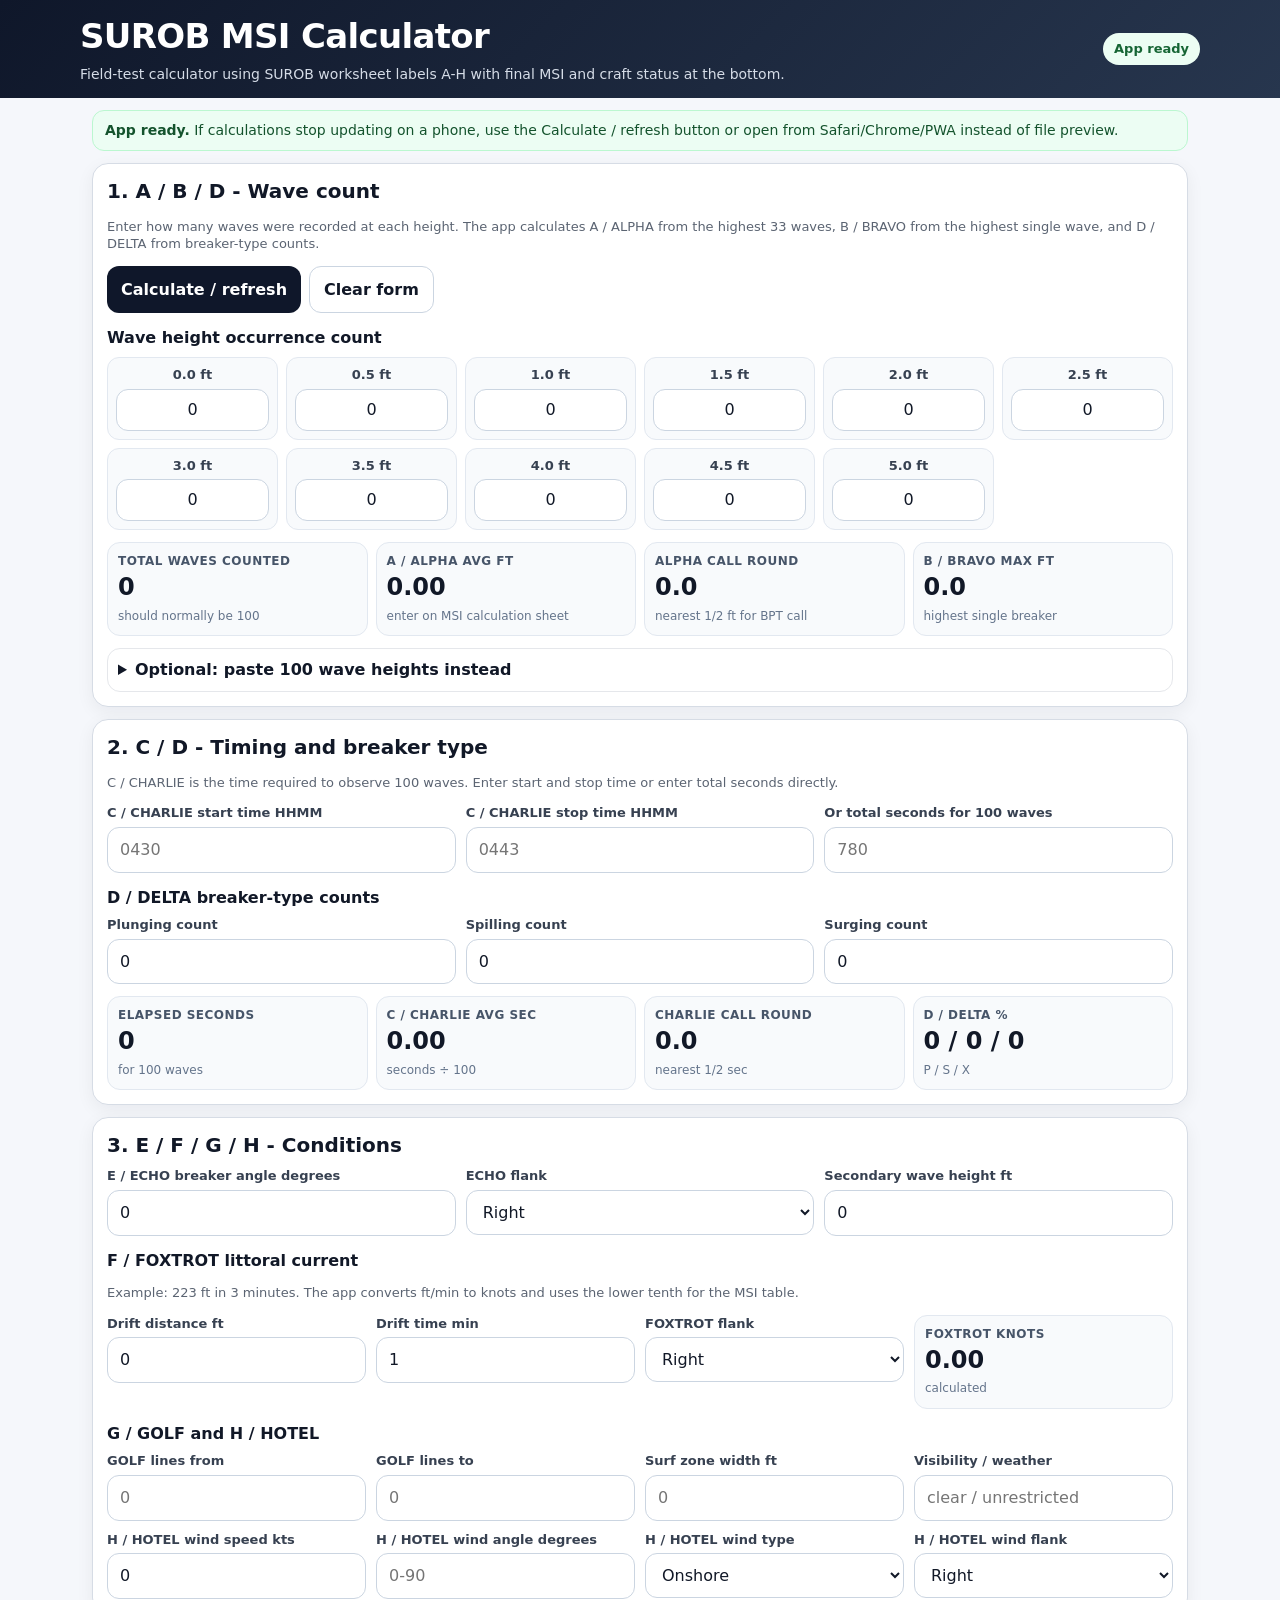
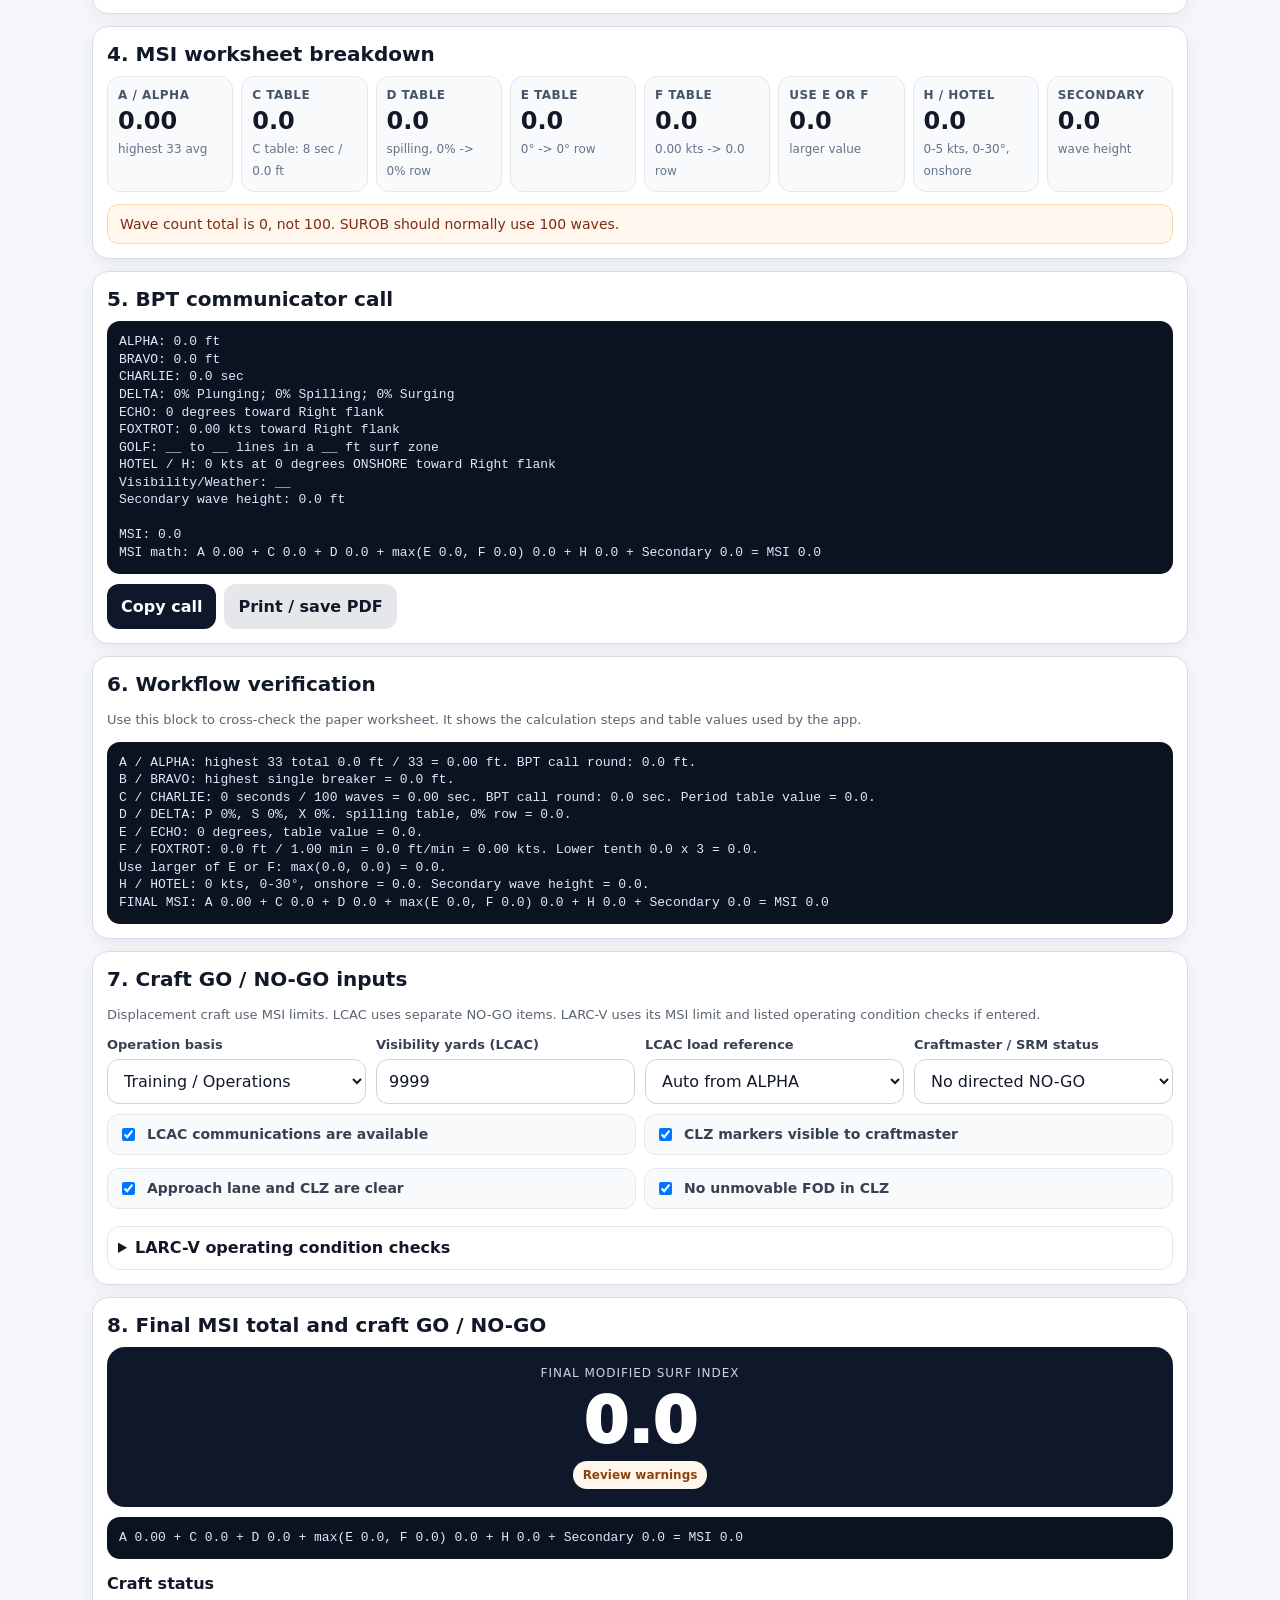
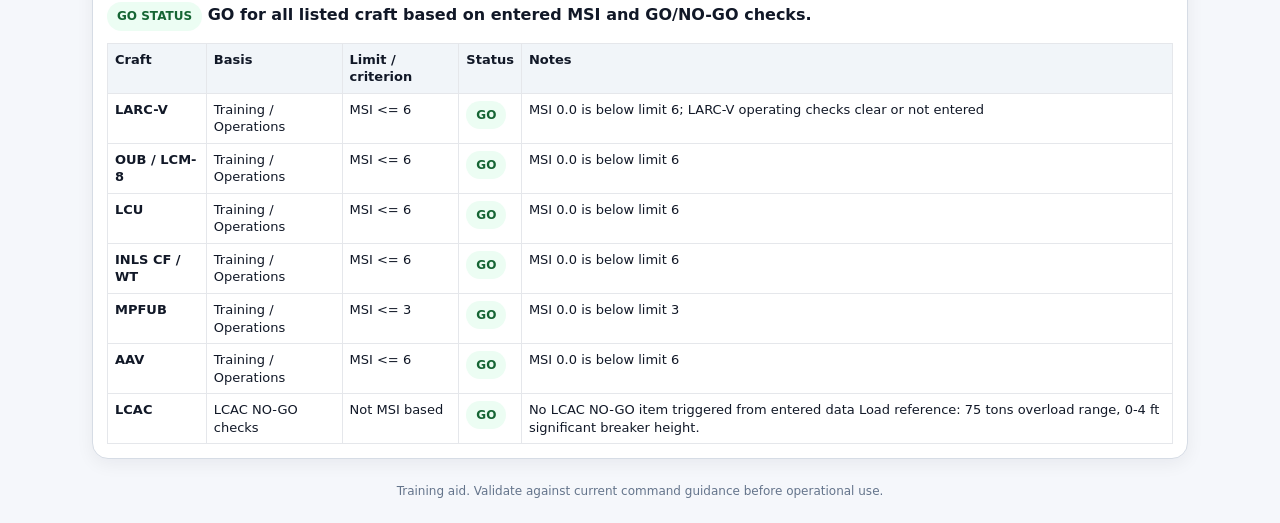
==== index.html @ 55f29d24 "Add SUROB MSI Calculator v8 (field) Co-Authored-By: Claude Opus 5.5 <noreply@anthropic.com> Claude-S" ====
<!doctype html>
<html lang="en">
<head>
<meta charset="utf-8" />
<meta name="viewport" content="width=device-width, initial-scale=1, viewport-fit=cover" />
<meta name="apple-mobile-web-app-capable" content="yes" />
<meta name="apple-mobile-web-app-title" content="SUROB MSI" />
<meta name="mobile-web-app-capable" content="yes" />
<meta name="theme-color" content="#0f172a" />
<title>SUROB MSI Calculator</title>
<style>
:root{--bg:#f5f7fb;--card:#fff;--ink:#111827;--muted:#5b6472;--line:#d6dce5;--navy:#0f172a;--blue:#1d4ed8;--ok:#166534;--okbg:#ecfdf3;--warn:#92400e;--warnbg:#fff7ed;--bad:#991b1b;--badbg:#fef2f2}
*{box-sizing:border-box}html{-webkit-text-size-adjust:100%;scroll-behavior:smooth}body{margin:0;font-family:system-ui,-apple-system,BlinkMacSystemFont,"Segoe UI",Roboto,Arial,sans-serif;background:var(--bg);color:var(--ink);line-height:1.35}header{background:linear-gradient(135deg,#0f172a,#27364e);color:#fff;padding:14px 12px;padding-top:calc(14px + env(safe-area-inset-top))}header .wrap,main{max-width:1120px;margin:0 auto}h1{margin:0;font-size:clamp(22px,5vw,34px);letter-spacing:-.02em}header p{margin:5px 0 0;color:#d5dce7;font-size:14px}.appbar{display:flex;gap:10px;align-items:center;justify-content:space-between;flex-wrap:wrap}.status{display:inline-flex;align-items:center;gap:8px;border-radius:999px;padding:7px 11px;font-size:13px;font-weight:800;background:#334155;color:#e2e8f0}.status.ok{background:var(--okbg);color:var(--ok)}.status.bad{background:var(--badbg);color:var(--bad)}main{padding:12px;display:grid;gap:12px}.card{background:var(--card);border:1px solid var(--line);border-radius:16px;padding:14px;box-shadow:0 5px 18px rgba(15,23,42,.06)}.card h2{margin:0 0 8px;font-size:20px}.card h3{margin:14px 0 8px;font-size:16px}.small{font-size:13px;color:var(--muted)}.note{border-radius:12px;padding:10px 12px;background:#eff6ff;border:1px solid #bfdbfe;color:#1e3a8a;font-size:14px}.note.warn{background:var(--warnbg);border-color:#fed7aa;color:#7c2d12}.note.bad{background:var(--badbg);border-color:#fecaca;color:#7f1d1d}.note.ok{background:var(--okbg);border-color:#bbf7d0;color:#14532d}.grid{display:grid;gap:10px}.two{grid-template-columns:repeat(2,minmax(0,1fr))}.three{grid-template-columns:repeat(3,minmax(0,1fr))}.four{grid-template-columns:repeat(4,minmax(0,1fr))}@media(max-width:780px){.two,.three,.four{grid-template-columns:1fr}main{padding:8px}.card{padding:12px;border-radius:14px}.card h2{font-size:18px}.small{font-size:12.8px}header p{display:none}}
label{font-size:13px;font-weight:800;color:#374151;display:block;margin-bottom:5px}input,select,textarea,button{font:inherit}input,select,textarea{width:100%;border:1px solid #cbd5e1;border-radius:12px;padding:11px 12px;background:#fff;color:#111827;font-size:16px;min-height:44px}textarea{min-height:92px;font-family:ui-monospace,SFMono-Regular,Menlo,Consolas,monospace;font-size:13px}input:focus,select:focus,textarea:focus{outline:3px solid #dbeafe;border-color:#60a5fa}button{border:0;border-radius:12px;padding:12px 14px;background:var(--navy);color:#fff;font-weight:900;min-height:44px;cursor:pointer}button.secondary{background:#e5e7eb;color:#111827}button.ghost{background:#fff;color:#111827;border:1px solid #cbd5e1}.btnrow{display:flex;gap:8px;flex-wrap:wrap}.btnrow button{flex:0 1 auto}@media(max-width:540px){.btnrow button{flex:1 1 100%}}
.wave-grid{display:grid;grid-template-columns:repeat(6,minmax(0,1fr));gap:8px}.wavebox{background:#f8fafc;border:1px solid #e2e8f0;border-radius:12px;padding:8px}.wavebox label{text-align:center}.wavebox input{text-align:center;padding:8px;min-height:42px}@media(max-width:900px){.wave-grid{grid-template-columns:repeat(4,minmax(0,1fr))}}@media(max-width:520px){.wave-grid{grid-template-columns:repeat(2,minmax(0,1fr))}.wavebox{padding:7px}.wavebox input{font-size:18px}}
.summary-grid{display:grid;grid-template-columns:repeat(4,minmax(0,1fr));gap:8px;margin-top:12px}@media(max-width:700px){.summary-grid{grid-template-columns:repeat(2,minmax(0,1fr))}}.sum{background:#f8fafc;border:1px solid #e2e8f0;border-radius:13px;padding:10px}.sum b{font-size:12px;color:#475569;text-transform:uppercase;letter-spacing:.04em;display:block}.sum strong{font-size:24px;display:block;margin-top:2px}.sum span{font-size:12px;color:#64748b}.breakdown{display:grid;grid-template-columns:repeat(8,minmax(0,1fr));gap:8px}@media(max-width:1060px){.breakdown{grid-template-columns:repeat(4,minmax(0,1fr))}}@media(max-width:620px){.breakdown{grid-template-columns:repeat(2,minmax(0,1fr))}}
.call{font-family:ui-monospace,SFMono-Regular,Menlo,Consolas,monospace;background:#0b1220;color:#dbeafe;border-radius:13px;padding:12px;white-space:pre-wrap;overflow:auto;font-size:13px}.result{background:#0f172a;color:#fff;border-radius:18px;padding:18px;text-align:center}.result .label{font-size:12px;text-transform:uppercase;letter-spacing:.08em;color:#cbd5e1}.result .num{font-size:64px;line-height:1;font-weight:950;margin:8px 0}.pill{display:inline-flex;gap:6px;align-items:center;border-radius:999px;padding:6px 10px;font-size:12px;font-weight:900;background:#e5e7eb;color:#111827}.pill.ok{background:var(--okbg);color:var(--ok)}.pill.warn{background:var(--warnbg);color:var(--warn)}.pill.bad{background:var(--badbg);color:var(--bad)}details{border:1px solid #e5e7eb;border-radius:13px;padding:10px;background:#fff}summary{font-weight:900;cursor:pointer}.checkgrid{display:grid;grid-template-columns:repeat(2,minmax(0,1fr));gap:8px}@media(max-width:700px){.checkgrid{grid-template-columns:1fr}}.check{display:flex;gap:9px;align-items:flex-start;background:#f8fafc;border:1px solid #e2e8f0;border-radius:12px;padding:10px;font-size:14px}.check input{width:auto;min-height:auto;margin-top:3px}table{width:100%;border-collapse:collapse;font-size:13px}th,td{border:1px solid #e5e7eb;padding:7px;text-align:left;vertical-align:top}th{background:#f1f5f9}.scroll{overflow:auto}.footer{font-size:12px;color:#64748b;text-align:center;padding:12px}.mobile-only{display:none}@media(max-width:560px){.mobile-only{display:block}.desktop-only{display:none}.result .num{font-size:52px}}@media print{header,.no-print,button,details .no-print{display:none!important}body{background:white}.card,.result{box-shadow:none;break-inside:avoid}.breakdown{grid-template-columns:repeat(8,1fr)}}
</style>
</head>
<body>
<header>
  <div class="wrap appbar">
    <div><h1>SUROB MSI Calculator</h1><p>Field-test calculator using SUROB worksheet labels A-H with final MSI and craft status at the bottom.</p></div>
    <div id="jsStatus" class="status bad">App logic not ready</div>
  </div>
</header>
<main>
  <noscript><div class="note bad"><b>JavaScript is off.</b> The calculator cannot run until JavaScript is enabled or opened in a browser that supports scripts.</div></noscript>
  <div id="blockedNotice" class="note warn"><b>Loading calculator.</b> If this message stays on screen, the phone preview is blocking the app logic. Open the file in Safari/Chrome or use the PWA/home-screen version.</div>
  <section class="card">
    <h2>1. A / B / D - Wave count</h2>
    <p class="small">Enter how many waves were recorded at each height. The app calculates A / ALPHA from the highest 33 waves, B / BRAVO from the highest single wave, and D / DELTA from breaker-type counts.</p>
    <div class="btnrow no-print"><button type="button" onclick="calculate()">Calculate / refresh</button><button type="button" class="ghost" id="clearAll">Clear form</button></div>
    <h3>Wave height occurrence count</h3>
    <div class="wave-grid" id="heightCounts">
      <div class="wavebox"><label>0.0 ft</label><input class="hcount" data-h="0" inputmode="numeric" pattern="[0-9]*" value="0"></div>
      <div class="wavebox"><label>0.5 ft</label><input class="hcount" data-h="0.5" inputmode="numeric" pattern="[0-9]*" value="0"></div>
      <div class="wavebox"><label>1.0 ft</label><input class="hcount" data-h="1" inputmode="numeric" pattern="[0-9]*" value="0"></div>
      <div class="wavebox"><label>1.5 ft</label><input class="hcount" data-h="1.5" inputmode="numeric" pattern="[0-9]*" value="0"></div>
      <div class="wavebox"><label>2.0 ft</label><input class="hcount" data-h="2" inputmode="numeric" pattern="[0-9]*" value="0"></div>
      <div class="wavebox"><label>2.5 ft</label><input class="hcount" data-h="2.5" inputmode="numeric" pattern="[0-9]*" value="0"></div>
      <div class="wavebox"><label>3.0 ft</label><input class="hcount" data-h="3" inputmode="numeric" pattern="[0-9]*" value="0"></div>
      <div class="wavebox"><label>3.5 ft</label><input class="hcount" data-h="3.5" inputmode="numeric" pattern="[0-9]*" value="0"></div>
      <div class="wavebox"><label>4.0 ft</label><input class="hcount" data-h="4" inputmode="numeric" pattern="[0-9]*" value="0"></div>
      <div class="wavebox"><label>4.5 ft</label><input class="hcount" data-h="4.5" inputmode="numeric" pattern="[0-9]*" value="0"></div>
      <div class="wavebox"><label>5.0 ft</label><input class="hcount" data-h="5" inputmode="numeric" pattern="[0-9]*" value="0"></div>
    </div>
    <div class="summary-grid" aria-label="Calculated wave count results">
      <div class="sum"><b>Total waves counted</b><strong id="totalWavesOut">0</strong><span>should normally be 100</span></div>
      <div class="sum"><b>A / ALPHA avg ft</b><strong id="alphaRawOut">0.00</strong><span>enter on MSI calculation sheet</span></div>
      <div class="sum"><b>ALPHA call round</b><strong id="alphaReportOut">0.0</strong><span>nearest 1/2 ft for BPT call</span></div>
      <div class="sum"><b>B / BRAVO max ft</b><strong id="bravoOut">0.0</strong><span>highest single breaker</span></div>
    </div>
    <details style="margin-top:12px"><summary>Optional: paste 100 wave heights instead</summary><p class="small">Paste heights separated by spaces or commas. Example: 1 1.5 2 0.5.</p><textarea id="pasteHeights" placeholder="Paste wave heights here"></textarea><div class="btnrow" style="margin-top:8px"><button type="button" class="secondary" id="applyPaste">Apply pasted heights</button></div></details>
  </section>

  <section class="card">
    <h2>2. C / D - Timing and breaker type</h2>
    <p class="small">C / CHARLIE is the time required to observe 100 waves. Enter start and stop time or enter total seconds directly.</p>
    <div class="grid three">
      <div><label>C / CHARLIE start time HHMM</label><input id="startTime" placeholder="0430" inputmode="numeric" pattern="[0-9]*"></div>
      <div><label>C / CHARLIE stop time HHMM</label><input id="stopTime" placeholder="0443" inputmode="numeric" pattern="[0-9]*"></div>
      <div><label>Or total seconds for 100 waves</label><input id="totalSeconds" placeholder="780" inputmode="decimal"></div>
    </div>
    <h3>D / DELTA breaker-type counts</h3>
    <div class="grid three">
      <div><label>Plunging count</label><input id="pCount" inputmode="numeric" pattern="[0-9]*" value="0"></div>
      <div><label>Spilling count</label><input id="sCount" inputmode="numeric" pattern="[0-9]*" value="0"></div>
      <div><label>Surging count</label><input id="xCount" inputmode="numeric" pattern="[0-9]*" value="0"></div>
    </div>
    <div class="summary-grid">
      <div class="sum"><b>Elapsed seconds</b><strong id="elapsedOut">0</strong><span>for 100 waves</span></div>
      <div class="sum"><b>C / CHARLIE avg sec</b><strong id="charlieRawOut">0.00</strong><span>seconds ÷ 100</span></div>
      <div class="sum"><b>CHARLIE call round</b><strong id="charlieReportOut">0.0</strong><span>nearest 1/2 sec</span></div>
      <div class="sum"><b>D / DELTA %</b><strong id="deltaPctOut">0 / 0 / 0</strong><span>P / S / X</span></div>
    </div>
  </section>

  <section class="card">
    <h2>3. E / F / G / H - Conditions</h2>
    <div class="grid three">
      <div><label>E / ECHO breaker angle degrees</label><input id="echoAngle" inputmode="decimal" value="0"></div>
      <div><label>ECHO flank</label><select id="echoFlank"><option>Right</option><option>Left</option><option>R/L</option></select></div>
      <div><label>Secondary wave height ft</label><input id="secondaryHeight" inputmode="decimal" value="0"></div>
    </div>
    <h3>F / FOXTROT littoral current</h3>
    <p class="small">Example: 223 ft in 3 minutes. The app converts ft/min to knots and uses the lower tenth for the MSI table.</p>
    <div class="grid four">
      <div><label>Drift distance ft</label><input id="driftFeet" inputmode="decimal" value="0"></div>
      <div><label>Drift time min</label><input id="driftMinutes" inputmode="decimal" value="1"></div>
      <div><label>FOXTROT flank</label><select id="foxtrotFlank"><option>Right</option><option>Left</option><option>R/L</option></select></div>
      <div class="sum"><b>FOXTROT knots</b><strong id="foxtrotKnotsOut">0.00</strong><span>calculated</span></div>
    </div>
    <h3>G / GOLF and H / HOTEL</h3>
    <div class="grid four">
      <div><label>GOLF lines from</label><input id="golfFrom" placeholder="0"></div>
      <div><label>GOLF lines to</label><input id="golfTo" placeholder="0"></div>
      <div><label>Surf zone width ft</label><input id="golfWidth" placeholder="0"></div>
      <div><label>Visibility / weather</label><input id="visibility" placeholder="clear / unrestricted"></div>
    </div>
    <div class="grid four" style="margin-top:10px">
      <div><label>H / HOTEL wind speed kts</label><input id="windSpeed" inputmode="decimal" value="0"></div>
      <div><label>H / HOTEL wind angle degrees</label><input id="windAngle" inputmode="decimal" placeholder="0-90"></div>
      <div><label>H / HOTEL wind type</label><select id="windType"><option value="onshore">Onshore</option><option value="offshore">Offshore</option></select></div>
      <div><label>H / HOTEL wind flank</label><select id="windFlank"><option>Right</option><option>Left</option><option>R/L</option></select></div>
    </div>
  </section>

  <section class="card">
    <h2>4. MSI worksheet breakdown</h2>
    <div class="breakdown">
      <div class="sum"><b>A / ALPHA</b><strong id="aVal">0.00</strong><span>highest 33 avg</span></div>
      <div class="sum"><b>C table</b><strong id="cVal">0.0</strong><span id="cNote">period table</span></div>
      <div class="sum"><b>D table</b><strong id="dVal">0.0</strong><span id="dNote">breaker type</span></div>
      <div class="sum"><b>E table</b><strong id="eVal">0.0</strong><span id="eNote">wave angle</span></div>
      <div class="sum"><b>F table</b><strong id="fVal">0.0</strong><span id="fNote">littoral</span></div>
      <div class="sum"><b>Use E or F</b><strong id="efVal">0.0</strong><span>larger value</span></div>
      <div class="sum"><b>H / HOTEL</b><strong id="hVal">0.0</strong><span id="hNote">wind table</span></div>
      <div class="sum"><b>Secondary</b><strong id="secVal">0.0</strong><span>wave height</span></div>
    </div>
    <div id="warnings" style="margin-top:12px;display:grid;gap:8px"></div>
  </section>

  <section class="card">
    <h2>5. BPT communicator call</h2>
    <div class="call" id="callOutput"></div>
    <div class="btnrow no-print" style="margin-top:10px"><button type="button" id="copyCall">Copy call</button><button type="button" class="secondary" onclick="window.print()">Print / save PDF</button></div>
  </section>

  <section class="card">
    <h2>6. Workflow verification</h2>
    <p class="small">Use this block to cross-check the paper worksheet. It shows the calculation steps and table values used by the app.</p>
    <div class="call" id="auditOutput"></div>
  </section>

  <section class="card">
    <h2>7. Craft GO / NO-GO inputs</h2>
    <p class="small">Displacement craft use MSI limits. LCAC uses separate NO-GO items. LARC-V uses its MSI limit and listed operating condition checks if entered.</p>
    <div class="grid four">
      <div><label>Operation basis</label><select id="operationMode"><option value="training">Training / Operations</option><option value="wartime">Wartime</option></select></div>
      <div><label>Visibility yards (LCAC)</label><input id="visibilityYards" inputmode="numeric" value="9999"></div>
      <div><label>LCAC load reference</label><select id="lcacLoad"><option value="auto">Auto from ALPHA</option><option value="75">75 tons overload</option><option value="60">60 tons normal</option><option value="45">45 tons reduced</option></select></div>
      <div><label>Craftmaster / SRM status</label><select id="lcacCraftmaster"><option value="go">No directed NO-GO</option><option value="nogo">Directed NO-GO</option></select></div>
    </div>
    <div class="checkgrid" style="margin-top:10px">
      <label class="check"><input id="lcacCommsOk" type="checkbox" checked><span>LCAC communications are available</span></label>
      <label class="check"><input id="lcacMarkersVisible" type="checkbox" checked><span>CLZ markers visible to craftmaster</span></label>
      <label class="check"><input id="lcacLaneClear" type="checkbox" checked><span>Approach lane and CLZ are clear</span></label>
      <label class="check"><input id="lcacNoUnmovableFod" type="checkbox" checked><span>No unmovable FOD in CLZ</span></label>
    </div>
    <details style="margin-top:12px"><summary>LARC-V operating condition checks</summary><p class="small">Leave blank if not observed. If entered, limits are applied in addition to the MSI limit.</p><div class="grid four" style="margin-top:10px"><div><label>Ocean current kts</label><input id="larcOceanCurrent" inputmode="decimal"></div><div><label>Swell height ft</label><input id="larcSwell" inputmode="decimal"></div><div><label>Chop height ft</label><input id="larcChop" inputmode="decimal"></div></div></details>
  </section>

  <section class="card" id="final">
    <h2>8. Final MSI total and craft GO / NO-GO</h2>
    <div class="result"><div class="label">Final Modified Surf Index</div><div class="num" id="msiBig">0.0</div><div id="statusPill" class="pill ok">Ready</div></div>
    <div class="call" id="msiMathOutput" style="margin-top:10px"></div>
    <h3>Craft status</h3>
    <div id="craftOverall" style="font-weight:900;margin:8px 0 12px">Waiting for inputs</div>
    <div class="scroll"><table><thead><tr><th>Craft</th><th>Basis</th><th>Limit / criterion</th><th>Status</th><th>Notes</th></tr></thead><tbody id="craftStatusBody"></tbody></table></div>
  </section>
  <div class="footer">Training aid. Validate against current command guidance before operational use.</div>
</main>
<script>
const alphaCols=[0,0.5,1,1.5,2,2.5,3,3.5,4,4.5,5];
const heightOptions=[0,0.5,1,1.5,2,2.5,3,3.5,4,4.5,5];
const breakerPeriod={17:[0,0,0,-0.1,-0.2,-0.3,-0.4,-0.5,-0.6,-0.8,-1.0],16:[0,0,0,-0.1,-0.1,-0.2,-0.3,-0.3,-0.4,-0.5,-0.7],15:[0,0,0,0,-0.1,-0.1,-0.2,-0.2,-0.2,-0.3,-0.3],14:[0,0,0,0,0,0,0,0,0,0,0],13:[0,0,0,0,0.1,0.1,0.1,0.2,0.2,0.3,0.3],12:[0,0,0,0.1,0.1,0.2,0.2,0.3,0.4,0.5,0.7],11:[0,0,0,0.1,0.2,0.3,0.4,0.5,0.6,0.8,1.0],10:[0,0,0.1,0.1,0.2,0.3,0.5,0.7,0.9,1.1,1.3],9:[0,0,0.1,0.1,0.3,0.3,0.6,0.8,1.1,1.3,1.7],8:[0,0,0.1,0.2,0.3,0.5,0.7,1.0,1.3,1.5,2.0]};
const spilling={100:[0,-0.1,-0.2,-0.5,-0.8,-1.3,-1.8,-2.5,-3.2,-4.1,-5.0],90:[0,0,-0.2,-0.4,-0.7,-1.1,-1.6,-2.2,-2.9,-3.6,-4.5],80:[0,0,-0.2,-0.4,-0.6,-1.0,-1.4,-2.0,-2.6,-3.2,-4.0],70:[0,0,-0.1,-0.3,-0.6,-0.9,-1.3,-1.7,-2.2,-2.8,-3.5],60:[0,0,-0.1,-0.3,-0.5,-0.8,-1.1,-1.5,-1.9,-2.4,-3.0],50:[0,0,-0.1,-0.2,-0.4,-0.7,-0.9,-1.2,-1.6,-2.0,-2.5],40:[0,0,-0.1,-0.2,-0.3,-0.6,-0.7,-1.0,-1.3,-1.6,-2.0],30:[0,0,-0.1,-0.1,-0.2,-0.4,-0.5,-0.7,-1.0,-1.2,-1.5],20:[0,0,0,-0.1,-0.2,-0.3,-0.4,-0.5,-0.6,-0.8,-1.0],10:[0,0,0,0,-0.1,-0.1,-0.2,-0.2,-0.3,-0.4,-0.5],0:[0,0,0,0,0,0,0,0,0,0,0]};
const surging={100:[0,0.1,0.2,0.5,0.8,1.3,1.8,2.5,3.2,4.1,5.0],90:[0,0,0.2,0.4,0.8,1.2,1.7,2.3,3.0,3.8,4.7],80:[0,0,0.2,0.4,0.7,1.1,1.6,2.2,2.9,3.6,4.5],70:[0,0,0.2,0.4,0.6,1.0,1.5,2.0,2.7,3.4,4.2],60:[0,0,0.2,0.3,0.6,1.0,1.4,1.9,2.5,3.1,3.9],50:[0,0,0.1,0.3,0.6,0.9,1.3,1.7,2.3,2.9,3.5],40:[0,0,0.1,0.3,0.5,0.8,1.1,1.5,2.0,2.6,3.2],30:[0,0,0.1,0.2,0.4,0.7,1.0,1.3,1.8,2.2,2.7],20:[0,0,0.1,0.2,0.4,0.6,0.8,1.1,1.4,1.8,2.2],10:[0,0,0.1,0.1,0.3,0.4,0.6,0.7,1.0,1.3,1.6],0:[0,0,0,0,0,0,0,0,0,0,0]};
const waveAngle={40:[0,0.1,0.3,0.7,1.3,2.0,2.9,3.9,5.1,6.5,8.0],35:[0,0.1,0.3,0.6,1.1,1.8,2.5,3.4,4.5,5.7,7.0],30:[0,0.1,0.2,0.5,1.0,1.5,2.2,2.9,3.8,4.9,6.0],25:[0,0.1,0.2,0.5,0.8,1.3,1.8,2.5,3.2,4.1,5.0],20:[0,0,0.2,0.4,0.6,1.0,1.4,2.0,2.6,3.2,4.0],15:[0,0,0.1,0.3,0.5,0.8,1.1,1.5,1.9,2.4,3.0],10:[0,0,0.1,0.2,0.3,0.5,0.7,1.0,1.3,1.6,2.0],5:[0,0,0,0.1,0.2,0.3,0.4,0.5,0.6,0.8,1.0],0:[0,0,0,0,0,0,0,0,0,0,0]};
const windRows=[{label:'36-40',min:36,max:40,onshore:[2,3,4],offshore:[1.5,2,4]},{label:'31-35',min:31,max:35,onshore:[1.5,2,3],offshore:[1,1.5,3]},{label:'26-30',min:26,max:30,onshore:[1,1.5,2],offshore:[0.5,1,2]},{label:'21-25',min:21,max:25,onshore:[0.5,1,1.5],offshore:[0,0.5,1.5]},{label:'16-20',min:16,max:20,onshore:[0,0.5,1],offshore:[0,0.5,1]},{label:'11-15',min:11,max:15,onshore:[0,0.5,1],offshore:[0,0.5,1]},{label:'5-10',min:5,max:10,onshore:[0,0,0.5],offshore:[0,0,0.5]},{label:'0-5',min:0,max:5,onshore:[0,0,0],offshore:[0,0,0]}];
const craftLimits=[{name:'LARC-V',training:6,wartime:9,notes:'MSI limit and operating condition checks'},{name:'OUB / LCM-8',training:6,wartime:9,notes:'MSI limit table'},{name:'LCU',training:6,wartime:12,notes:'MSI limit table'},{name:'INLS CF / WT',training:6,wartime:8,notes:'MSI limit table'},{name:'MPFUB',training:3,wartime:3,notes:'MSI limit table'},{name:'AAV',training:6,wartime:6,notes:'MSI limit table'}];
const $=id=>document.getElementById(id);const num=v=>{const n=parseFloat(String(v??'').replace(/[^0-9.\-]/g,''));return Number.isFinite(n)?n:0};const fmt=(n,d=1)=>Number.isFinite(n)?Number(n).toFixed(d):(0).toFixed(d);function setText(id,v){const el=$(id);if(el)el.textContent=v}function roundHalf(n){return Math.round(num(n)*2)/2}function ceilWhole(n){return Math.ceil(num(n))}function floorTenth(n){return Math.floor((num(n)+1e-9)*10)/10}function roundUpPct(n){n=num(n);if(n<=0)return 0;return Math.min(100,Math.ceil(n/10)*10)}function nearestAngleRow(n){n=Math.max(0,Math.min(40,num(n)));return Math.round(n/5)*5}function colIndex(alpha){let a=Math.max(0,Math.min(5,roundHalf(alpha)));return alphaCols.indexOf(a)}function lookup(table,row,alpha){const ci=colIndex(alpha);return table[row]&&table[row][ci]!=null?table[row][ci]:0}function timeToMinutes(t){t=String(t||'').replace(/\D/g,'');if(t.length<3)return null;t=t.padStart(4,'0');const h=+t.slice(0,2),m=+t.slice(2);if(h>23||m>59)return null;return h*60+m}function calcElapsedSeconds(start,stop){const a=timeToMinutes(start),b=timeToMinutes(stop);if(a==null||b==null)return null;let mins=b-a;if(mins<0)mins+=1440;return mins*60}function windLookup(speed,angle,type){let s=num(speed);let row=windRows.find(r=>s>=r.min&&s<=r.max)||windRows[windRows.length-1];if(s===0)row=windRows[7];let a=Math.abs(num(angle));let idx=a<=30?0:a<=60?1:2;return{value:row[type][idx],row:row.label,angleBand:idx===0?'0-30°':idx===1?'30-60°':'60-90°'}}
function getHeightList(){let list=[];document.querySelectorAll('.hcount').forEach(inp=>{const h=num(inp.dataset.h),c=Math.max(0,Math.floor(num(inp.value)));inp.value=c;for(let i=0;i<c;i++)list.push(h)});return list}function setCountsFromList(list){const counts={};heightOptions.forEach(h=>counts[h]=0);list.forEach(v=>{let h=roundHalf(v);h=Math.max(0,Math.min(5,h));counts[h]=(counts[h]||0)+1});document.querySelectorAll('.hcount').forEach(inp=>{inp.value=counts[num(inp.dataset.h)]||0})}function addWarning(arr,type,text){arr.push({type,text})}
function craftStateFromLimit(msi,limit){if(msi>limit+1e-9)return{state:'NO-GO',cls:'bad',note:`MSI ${fmt(msi,1)} exceeds limit ${limit}`};if(Math.abs(msi-limit)<0.05)return{state:'AT LIMIT',cls:'warn',note:`MSI equals listed limit ${limit}`};return{state:'GO',cls:'ok',note:`MSI ${fmt(msi,1)} is below limit ${limit}`}}function lcacLoadNote(alpha){if(alpha<=4)return'Load reference: 75 tons overload range, 0-4 ft significant breaker height.';if(alpha<=8)return'Load reference: 60 tons normal range, 4-8 ft significant breaker height.';if(alpha<=12)return'Load reference: 45 tons reduced range, 8-12 ft significant breaker height.';return'Load reference: significant breaker height exceeds 12 ft table range.'}function addCraftRow(rows,name,basis,limit,status,cls,notes){rows.push(`<tr><td><b>${name}</b></td><td>${basis}</td><td>${limit}</td><td><span class="pill ${cls}">${status}</span></td><td>${notes}</td></tr>`)}function larcReasons(windSpeed){const reasons=[];const oc=num($('larcOceanCurrent')?.value),swell=num($('larcSwell')?.value),chop=num($('larcChop')?.value);if(windSpeed>25)reasons.push('wind speed over 25 kts');if(oc>4)reasons.push('ocean current over 4 kts');if(swell>6)reasons.push('swell over 6 ft');if(chop>4)reasons.push('chop over 4 ft');return reasons}
function renderCraft(msi,alphaRaw,bravo){const rows=[],mode=$('operationMode').value,modeLabel=mode==='wartime'?'Wartime':'Training / Operations',noGo=[],atLimit=[];const windSpeed=num($('windSpeed').value);const lr=larcReasons(windSpeed);craftLimits.forEach(c=>{const limit=c[mode],res=craftStateFromLimit(msi,limit);let state=res.state,cls=res.cls,note=res.note;if(c.name==='LARC-V'){if(lr.length){state='NO-GO';cls='bad';note += '; LARC-V operating check: '+lr.join('; ')}else note += '; LARC-V operating checks clear or not entered'}addCraftRow(rows,c.name,modeLabel,`MSI <= ${limit}`,state,cls,note);if(state==='NO-GO')noGo.push(c.name);else if(state==='AT LIMIT')atLimit.push(c.name)});const lcacReasons=[];const vis=num($('visibilityYards').value);if(!$('lcacCommsOk').checked)lcacReasons.push('loss of LCAC communications');if(vis<2000)lcacReasons.push('visibility less than 2000 yd');if(!$('lcacMarkersVisible').checked)lcacReasons.push('CLZ markers not visible');if(!$('lcacLaneClear').checked)lcacReasons.push('fouled approach lane or CLZ');if(windSpeed>30)lcacReasons.push('winds greater than 30 kts');if(!$('lcacNoUnmovableFod').checked)lcacReasons.push('unmovable FOD');if(alphaRaw>6.9)lcacReasons.push('significant breaker height greater than 6.9 ft');if(bravo>8)lcacReasons.push('maximum breaker height greater than 8 ft');const load=$('lcacLoad').value;if(load==='75'&&alphaRaw>4)lcacReasons.push('selected 75-ton LCAC load exceeds 0-4 ft reference range');if(load==='60'&&alphaRaw>8)lcacReasons.push('selected 60-ton LCAC load exceeds 4-8 ft reference range');if(load==='45'&&alphaRaw>12)lcacReasons.push('selected 45-ton LCAC load exceeds 8-12 ft reference range');if($('lcacCraftmaster').value==='nogo')lcacReasons.push('craftmaster/SRM directed NO-GO');const lcacStatus=lcacReasons.length?'NO-GO':'GO';addCraftRow(rows,'LCAC','LCAC NO-GO checks','Not MSI based',lcacStatus,lcacReasons.length?'bad':'ok',(lcacReasons.length?lcacReasons.join('; '):'No LCAC NO-GO item triggered from entered data')+' '+lcacLoadNote(alphaRaw));if(lcacReasons.length)noGo.push('LCAC');$('craftStatusBody').innerHTML=rows.join('');let overall,cls;if(noGo.length===0&&atLimit.length===0){overall='GO for all listed craft based on entered MSI and GO/NO-GO checks.';cls='ok'}else if(noGo.length===0){overall=`GO, but at listed limit for: ${atLimit.join(', ')}.`;cls='warn'}else{overall=`NO-GO for: ${noGo.join(', ')}. Other listed craft may still be GO.`;cls='bad'}$('craftOverall').innerHTML=`<span class="pill ${cls}">${cls==='bad'?'NO-GO ITEMS':'GO STATUS'}</span> ${overall}`}
function calculate(){const warnings=[];const heights=getHeightList().sort((a,b)=>b-a);const total=heights.length;const top33=heights.slice(0,33);const top33Sum=top33.reduce((a,b)=>a+b,0);const alphaRaw=top33.length?top33Sum/33:0;const alphaReport=roundHalf(alphaRaw);const tableAlpha=Math.max(0,Math.min(5,alphaReport));const bravo=heights[0]||0;if(total!==100)addWarning(warnings,'warn',`Wave count total is ${total}, not 100. SUROB should normally use 100 waves.`);if(total>0&&total<33)addWarning(warnings,'bad','Fewer than 33 waves entered. ALPHA cannot be fully built.');if(alphaReport>5)addWarning(warnings,'warn','ALPHA table value exceeds 5 ft; table lookups are capped at 5 ft.');let elapsed=calcElapsedSeconds($('startTime').value,$('stopTime').value);const manualSec=num($('totalSeconds').value);if(manualSec>0)elapsed=manualSec;const charlieRaw=elapsed?elapsed/100:0;const charlieReport=roundHalf(charlieRaw);let cRow=Math.max(8,Math.min(17,ceilWhole(charlieRaw)));if(charlieRaw>0&&charlieRaw<8)addWarning(warnings,'warn','CHARLIE is below table minimum. Using row 8 for period table.');if(charlieRaw>17)addWarning(warnings,'warn','CHARLIE is above table maximum. Using row 17 for period table.');const cVal=lookup(breakerPeriod,cRow,tableAlpha);const p=num($('pCount').value),s=num($('sCount').value),x=num($('xCount').value);const typeTotal=p+s+x||100;const pPct=p/typeTotal*100,sPct=s/typeTotal*100,xPct=x/typeTotal*100;let dType='spilling',dPct=sPct;if(xPct>sPct){dType='surging';dPct=xPct}if(pPct>sPct&&pPct>xPct)addWarning(warnings,'warn','Plunging is dominant, but the worksheet has no plunging table. Review D / DELTA manually.');const dPctRow=roundUpPct(dPct);const dVal=lookup(dType==='spilling'?spilling:surging,dPctRow,tableAlpha);const echoAngle=num($('echoAngle').value);const eRow=nearestAngleRow(echoAngle);if(echoAngle>40)addWarning(warnings,'warn','ECHO is above 40°. Table lookup uses 40° row.');const eVal=lookup(waveAngle,eRow,tableAlpha);const driftFeet=num($('driftFeet').value),driftMinutes=Math.max(0.01,num($('driftMinutes').value)||1);const fKnots=(driftFeet/driftMinutes)/100;let fRow=Math.max(0,Math.min(3,floorTenth(fKnots)));if(fKnots>3)addWarning(warnings,'warn','FOXTROT exceeds 3.0 kts. Littoral table is capped at 3.0 kts.');const fVal=+(fRow*3).toFixed(1);const efVal=Math.max(eVal,fVal);const wind=windLookup($('windSpeed').value,$('windAngle').value,$('windType').value);if(num($('windSpeed').value)>0&&String($('windAngle').value||'').trim()==='')addWarning(warnings,'warn','H / HOTEL wind speed is entered, but wind angle is blank. Blank angle is treated as 0°.');const sec=roundHalf(num($('secondaryHeight').value));const msi=alphaRaw+cVal+dVal+efVal+wind.value+sec;setText('totalWavesOut',String(total));setText('alphaRawOut',fmt(alphaRaw,2));setText('alphaReportOut',fmt(alphaReport,1));setText('bravoOut',fmt(bravo,1));setText('elapsedOut',elapsed?fmt(elapsed,0):'0');setText('charlieRawOut',fmt(charlieRaw,2));setText('charlieReportOut',fmt(charlieReport,1));setText('deltaPctOut',`${fmt(pPct,0)} / ${fmt(sPct,0)} / ${fmt(xPct,0)}`);setText('foxtrotKnotsOut',fmt(fKnots,2));setText('aVal',fmt(alphaRaw,2));setText('cVal',fmt(cVal,1));setText('dVal',fmt(dVal,1));setText('eVal',fmt(eVal,1));setText('fVal',fmt(fVal,1));setText('efVal',fmt(efVal,1));setText('hVal',fmt(wind.value,1));setText('secVal',fmt(sec,1));setText('msiBig',fmt(msi,1));setText('cNote',`C table: ${cRow} sec / ${fmt(tableAlpha,1)} ft`);setText('dNote',`${dType}, ${fmt(dPct,0)}% -> ${dPctRow}% row`);setText('eNote',`${echoAngle}° -> ${eRow}° row`);setText('fNote',`${fmt(fKnots,2)} kts -> ${fmt(fRow,1)} row`);setText('hNote',`${wind.row} kts, ${wind.angleBand}, ${$('windType').value}`);const warnBox=$('warnings');warnBox.innerHTML='';if(warnings.length===0){const d=document.createElement('div');d.className='note ok';d.textContent='No input warnings.';warnBox.appendChild(d)}warnings.forEach(w=>{const d=document.createElement('div');d.className='note '+(w.type==='bad'?'bad':'warn');d.textContent=w.text;warnBox.appendChild(d)});const pill=$('statusPill');pill.className='pill '+(warnings.some(w=>w.type==='bad')?'bad':warnings.length?'warn':'ok');pill.textContent=warnings.some(w=>w.type==='bad')?'Check inputs':warnings.length?'Review warnings':'Looks clean';const formula=`A ${fmt(alphaRaw,2)} + C ${fmt(cVal,1)} + D ${fmt(dVal,1)} + max(E ${fmt(eVal,1)}, F ${fmt(fVal,1)}) ${fmt(efVal,1)} + H ${fmt(wind.value,1)} + Secondary ${fmt(sec,1)} = MSI ${fmt(msi,1)}`;setText('msiMathOutput',formula);const audit=`A / ALPHA: highest 33 total ${fmt(top33Sum,1)} ft / 33 = ${fmt(alphaRaw,2)} ft. BPT call round: ${fmt(alphaReport,1)} ft.
B / BRAVO: highest single breaker = ${fmt(bravo,1)} ft.
C / CHARLIE: ${elapsed?fmt(elapsed,0):'0'} seconds / 100 waves = ${fmt(charlieRaw,2)} sec. BPT call round: ${fmt(charlieReport,1)} sec. Period table value = ${fmt(cVal,1)}.
D / DELTA: P ${fmt(pPct,0)}%, S ${fmt(sPct,0)}%, X ${fmt(xPct,0)}%. ${dType} table, ${dPctRow}% row = ${fmt(dVal,1)}.
E / ECHO: ${echoAngle} degrees, table value = ${fmt(eVal,1)}.
F / FOXTROT: ${fmt(driftFeet,1)} ft / ${fmt(driftMinutes,2)} min = ${fmt(driftFeet/driftMinutes,1)} ft/min = ${fmt(fKnots,2)} kts. Lower tenth ${fmt(fRow,1)} x 3 = ${fmt(fVal,1)}.
Use larger of E or F: max(${fmt(eVal,1)}, ${fmt(fVal,1)}) = ${fmt(efVal,1)}.
H / HOTEL: ${$('windSpeed').value || 0} kts, ${wind.angleBand}, ${$('windType').value} = ${fmt(wind.value,1)}. Secondary wave height = ${fmt(sec,1)}.
FINAL MSI: ${formula}`;setText('auditOutput',audit);const call=`ALPHA: ${fmt(alphaReport,1)} ft
BRAVO: ${fmt(bravo,1)} ft
CHARLIE: ${fmt(charlieReport,1)} sec
DELTA: ${fmt(pPct,0)}% Plunging; ${fmt(sPct,0)}% Spilling; ${fmt(xPct,0)}% Surging
ECHO: ${echoAngle} degrees toward ${$('echoFlank').value} flank
FOXTROT: ${fmt(fKnots,2)} kts toward ${$('foxtrotFlank').value} flank
GOLF: ${$('golfFrom').value || '__'} to ${$('golfTo').value || '__'} lines in a ${$('golfWidth').value || '__'} ft surf zone
HOTEL / H: ${$('windSpeed').value || 0} kts at ${$('windAngle').value || 0} degrees ${$('windType').value.toUpperCase()} toward ${$('windFlank').value} flank
Visibility/Weather: ${$('visibility').value || '__'}
Secondary wave height: ${fmt(sec,1)} ft

MSI: ${fmt(msi,1)}
MSI math: ${formula}`;setText('callOutput',call);renderCraft(msi,alphaRaw,bravo)}
function clearForm(){document.querySelectorAll('.hcount').forEach(i=>i.value='0');document.querySelectorAll('input').forEach(i=>{if(!i.classList.contains('hcount')&&!['checkbox'].includes(i.type))i.value=''});$('driftMinutes').value='1';$('pCount').value='0';$('sCount').value='0';$('xCount').value='0';$('echoAngle').value='0';$('secondaryHeight').value='0';$('windSpeed').value='0';$('visibilityYards').value='9999';$('windType').value='onshore';$('operationMode').value='training';$('lcacLoad').value='auto';$('lcacCraftmaster').value='go';['lcacCommsOk','lcacMarkersVisible','lcacLaneClear','lcacNoUnmovableFod'].forEach(id=>$(id).checked=true);calculate()}
function init(){try{document.querySelectorAll('input,select,textarea').forEach(el=>{el.addEventListener('input',calculate);el.addEventListener('change',calculate)});$('applyPaste').addEventListener('click',()=>{const vals=$('pasteHeights').value.split(/[\s,]+/).map(Number).filter(Number.isFinite);setCountsFromList(vals);calculate()});$('clearAll').addEventListener('click',clearForm);$('copyCall').addEventListener('click',async()=>{try{await navigator.clipboard.writeText($('callOutput').textContent);$('copyCall').textContent='Copied';setTimeout(()=>$('copyCall').textContent='Copy call',1000)}catch(e){alert('Copy failed. Select and copy the call text manually.')}});$('jsStatus').className='status ok';$('jsStatus').textContent='App ready';$('blockedNotice').className='note ok';$('blockedNotice').innerHTML='<b>App ready.</b> If calculations stop updating on a phone, use the Calculate / refresh button or open from Safari/Chrome/PWA instead of file preview.';calculate()}catch(err){$('jsStatus').className='status bad';$('jsStatus').textContent='App error';$('blockedNotice').className='note bad';$('blockedNotice').innerHTML='<b>App error.</b> '+err.message}}
if(document.readyState==='loading')document.addEventListener('DOMContentLoaded',init);else init();
</script>
</body>
</html>
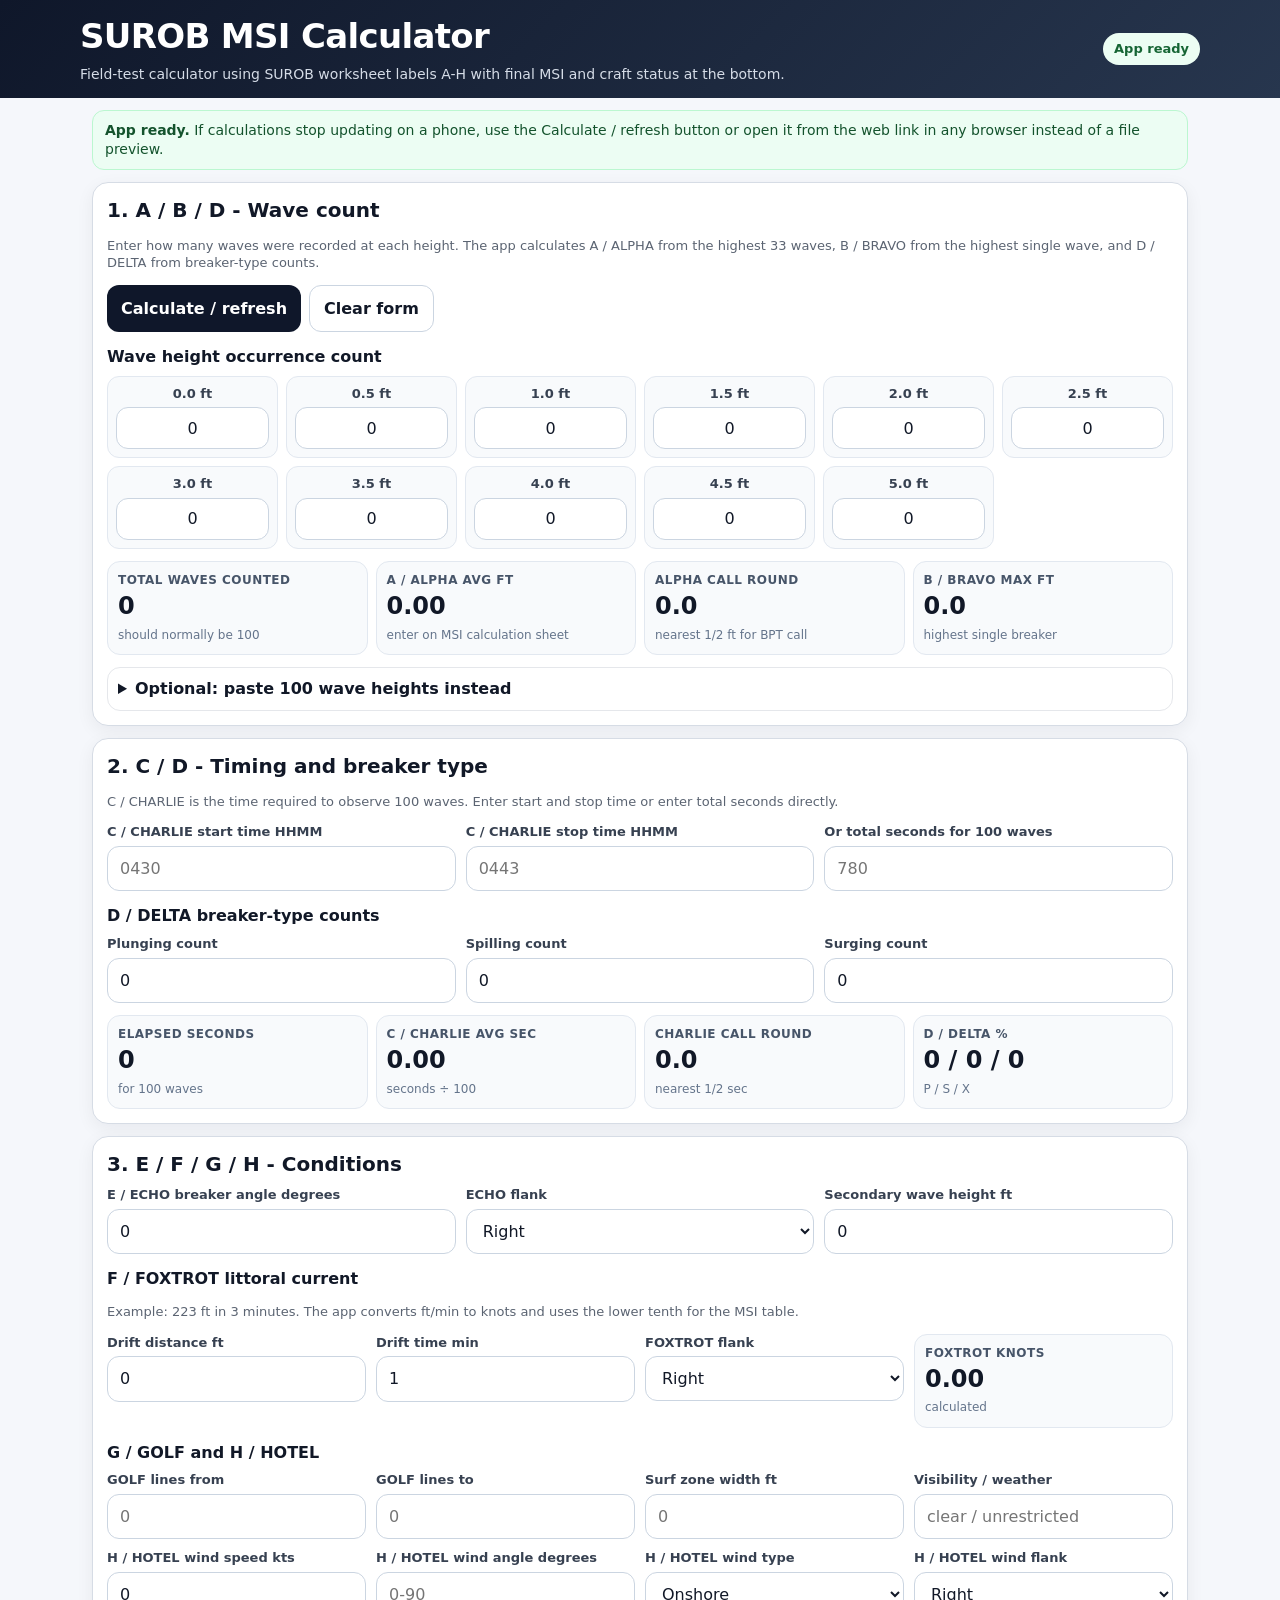
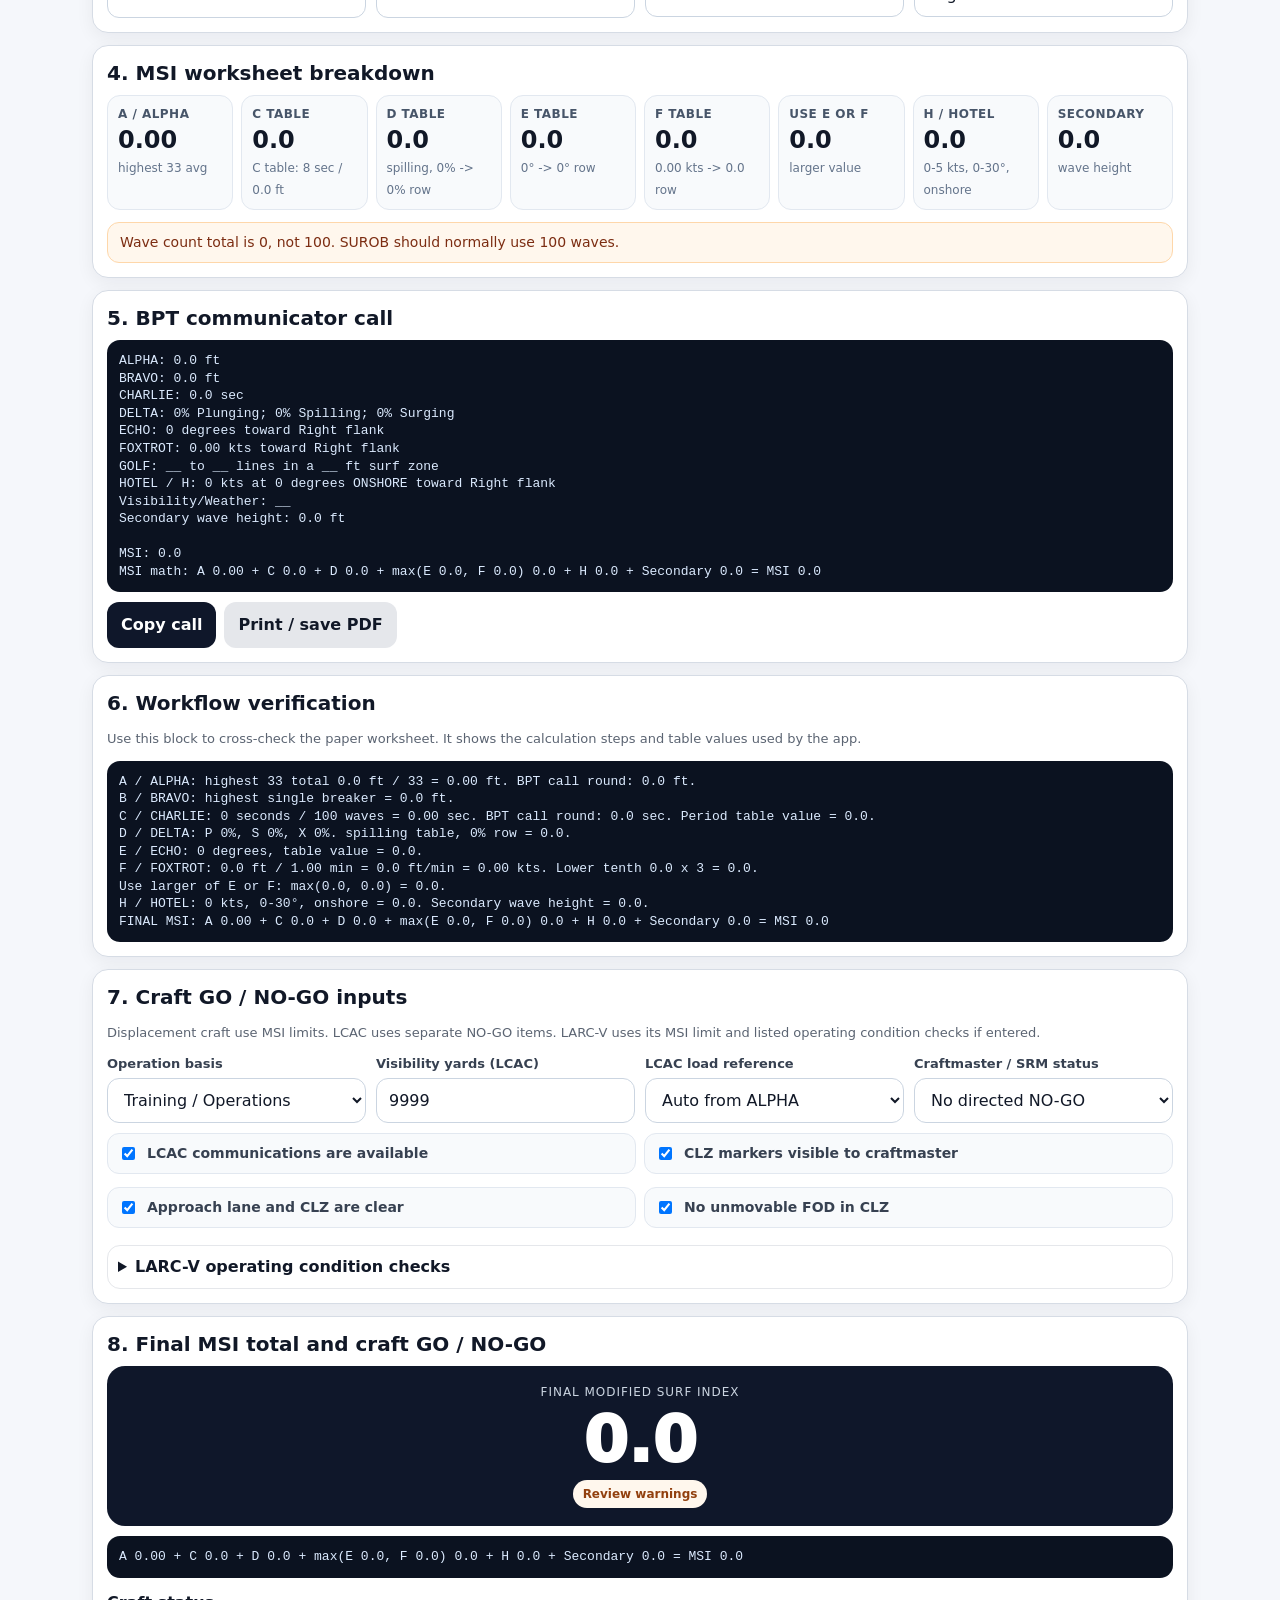
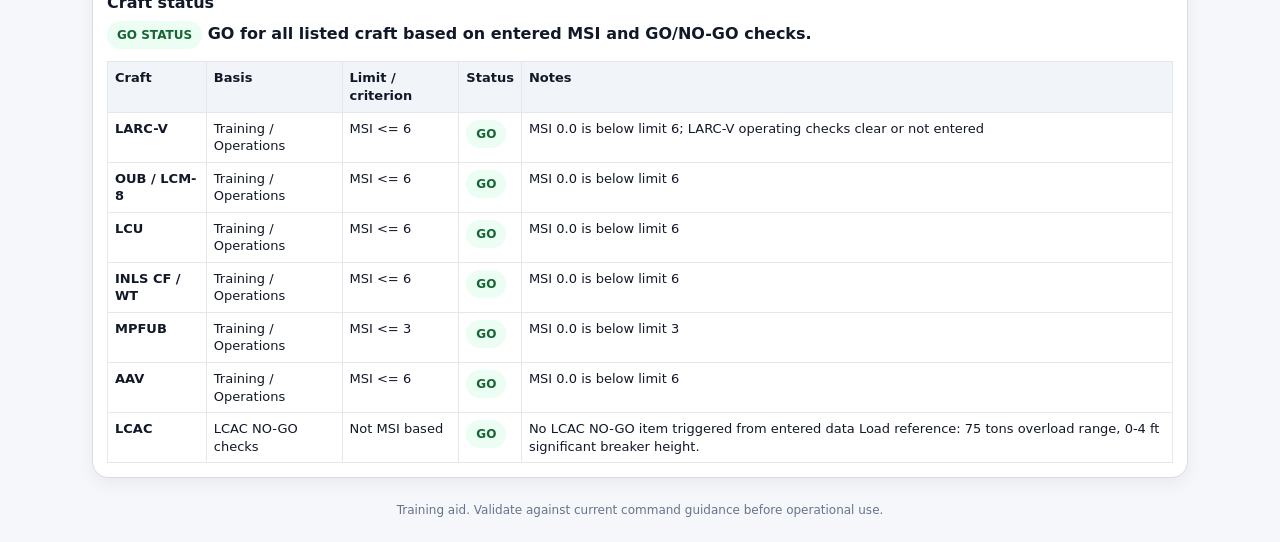
==== commit af49742d: "Make calculator installable on all browsers Add web app manifest and icons so Chrome, Edge, Android " ====
--- a/index.html
+++ b/index.html
@@ -7,6 +7,9 @@
 <meta name="apple-mobile-web-app-title" content="SUROB MSI" />
 <meta name="mobile-web-app-capable" content="yes" />
 <meta name="theme-color" content="#0f172a" />
+<link rel="manifest" href="manifest.webmanifest" />
+<link rel="icon" type="image/svg+xml" href="icon.svg" />
+<link rel="apple-touch-icon" href="icon-192.png" />
 <title>SUROB MSI Calculator</title>
 <style>
 :root{--bg:#f5f7fb;--card:#fff;--ink:#111827;--muted:#5b6472;--line:#d6dce5;--navy:#0f172a;--blue:#1d4ed8;--ok:#166534;--okbg:#ecfdf3;--warn:#92400e;--warnbg:#fff7ed;--bad:#991b1b;--badbg:#fef2f2}
@@ -26,7 +29,7 @@
 </header>
 <main>
   <noscript><div class="note bad"><b>JavaScript is off.</b> The calculator cannot run until JavaScript is enabled or opened in a browser that supports scripts.</div></noscript>
-  <div id="blockedNotice" class="note warn"><b>Loading calculator.</b> If this message stays on screen, the phone preview is blocking the app logic. Open the file in Safari/Chrome or use the PWA/home-screen version.</div>
+  <div id="blockedNotice" class="note warn"><b>Loading calculator.</b> If this message stays on screen, the phone preview is blocking the app logic. Open it in any current browser (Chrome, Edge, Firefox, Safari, Samsung Internet) from the web link, not a file preview.</div>
   <section class="card">
     <h2>1. A / B / D - Wave count</h2>
     <p class="small">Enter how many waves were recorded at each height. The app calculates A / ALPHA from the highest 33 waves, B / BRAVO from the highest single wave, and D / DELTA from breaker-type counts.</p>
@@ -196,7 +199,7 @@
 MSI: ${fmt(msi,1)}
 MSI math: ${formula}`;setText('callOutput',call);renderCraft(msi,alphaRaw,bravo)}
 function clearForm(){document.querySelectorAll('.hcount').forEach(i=>i.value='0');document.querySelectorAll('input').forEach(i=>{if(!i.classList.contains('hcount')&&!['checkbox'].includes(i.type))i.value=''});$('driftMinutes').value='1';$('pCount').value='0';$('sCount').value='0';$('xCount').value='0';$('echoAngle').value='0';$('secondaryHeight').value='0';$('windSpeed').value='0';$('visibilityYards').value='9999';$('windType').value='onshore';$('operationMode').value='training';$('lcacLoad').value='auto';$('lcacCraftmaster').value='go';['lcacCommsOk','lcacMarkersVisible','lcacLaneClear','lcacNoUnmovableFod'].forEach(id=>$(id).checked=true);calculate()}
-function init(){try{document.querySelectorAll('input,select,textarea').forEach(el=>{el.addEventListener('input',calculate);el.addEventListener('change',calculate)});$('applyPaste').addEventListener('click',()=>{const vals=$('pasteHeights').value.split(/[\s,]+/).map(Number).filter(Number.isFinite);setCountsFromList(vals);calculate()});$('clearAll').addEventListener('click',clearForm);$('copyCall').addEventListener('click',async()=>{try{await navigator.clipboard.writeText($('callOutput').textContent);$('copyCall').textContent='Copied';setTimeout(()=>$('copyCall').textContent='Copy call',1000)}catch(e){alert('Copy failed. Select and copy the call text manually.')}});$('jsStatus').className='status ok';$('jsStatus').textContent='App ready';$('blockedNotice').className='note ok';$('blockedNotice').innerHTML='<b>App ready.</b> If calculations stop updating on a phone, use the Calculate / refresh button or open from Safari/Chrome/PWA instead of file preview.';calculate()}catch(err){$('jsStatus').className='status bad';$('jsStatus').textContent='App error';$('blockedNotice').className='note bad';$('blockedNotice').innerHTML='<b>App error.</b> '+err.message}}
+function init(){try{document.querySelectorAll('input,select,textarea').forEach(el=>{el.addEventListener('input',calculate);el.addEventListener('change',calculate)});$('applyPaste').addEventListener('click',()=>{const vals=$('pasteHeights').value.split(/[\s,]+/).map(Number).filter(Number.isFinite);setCountsFromList(vals);calculate()});$('clearAll').addEventListener('click',clearForm);$('copyCall').addEventListener('click',async()=>{try{await navigator.clipboard.writeText($('callOutput').textContent);$('copyCall').textContent='Copied';setTimeout(()=>$('copyCall').textContent='Copy call',1000)}catch(e){alert('Copy failed. Select and copy the call text manually.')}});$('jsStatus').className='status ok';$('jsStatus').textContent='App ready';$('blockedNotice').className='note ok';$('blockedNotice').innerHTML='<b>App ready.</b> If calculations stop updating on a phone, use the Calculate / refresh button or open it from the web link in any browser instead of a file preview.';calculate()}catch(err){$('jsStatus').className='status bad';$('jsStatus').textContent='App error';$('blockedNotice').className='note bad';$('blockedNotice').innerHTML='<b>App error.</b> '+err.message}}
 if(document.readyState==='loading')document.addEventListener('DOMContentLoaded',init);else init();
 </script>
 </body>
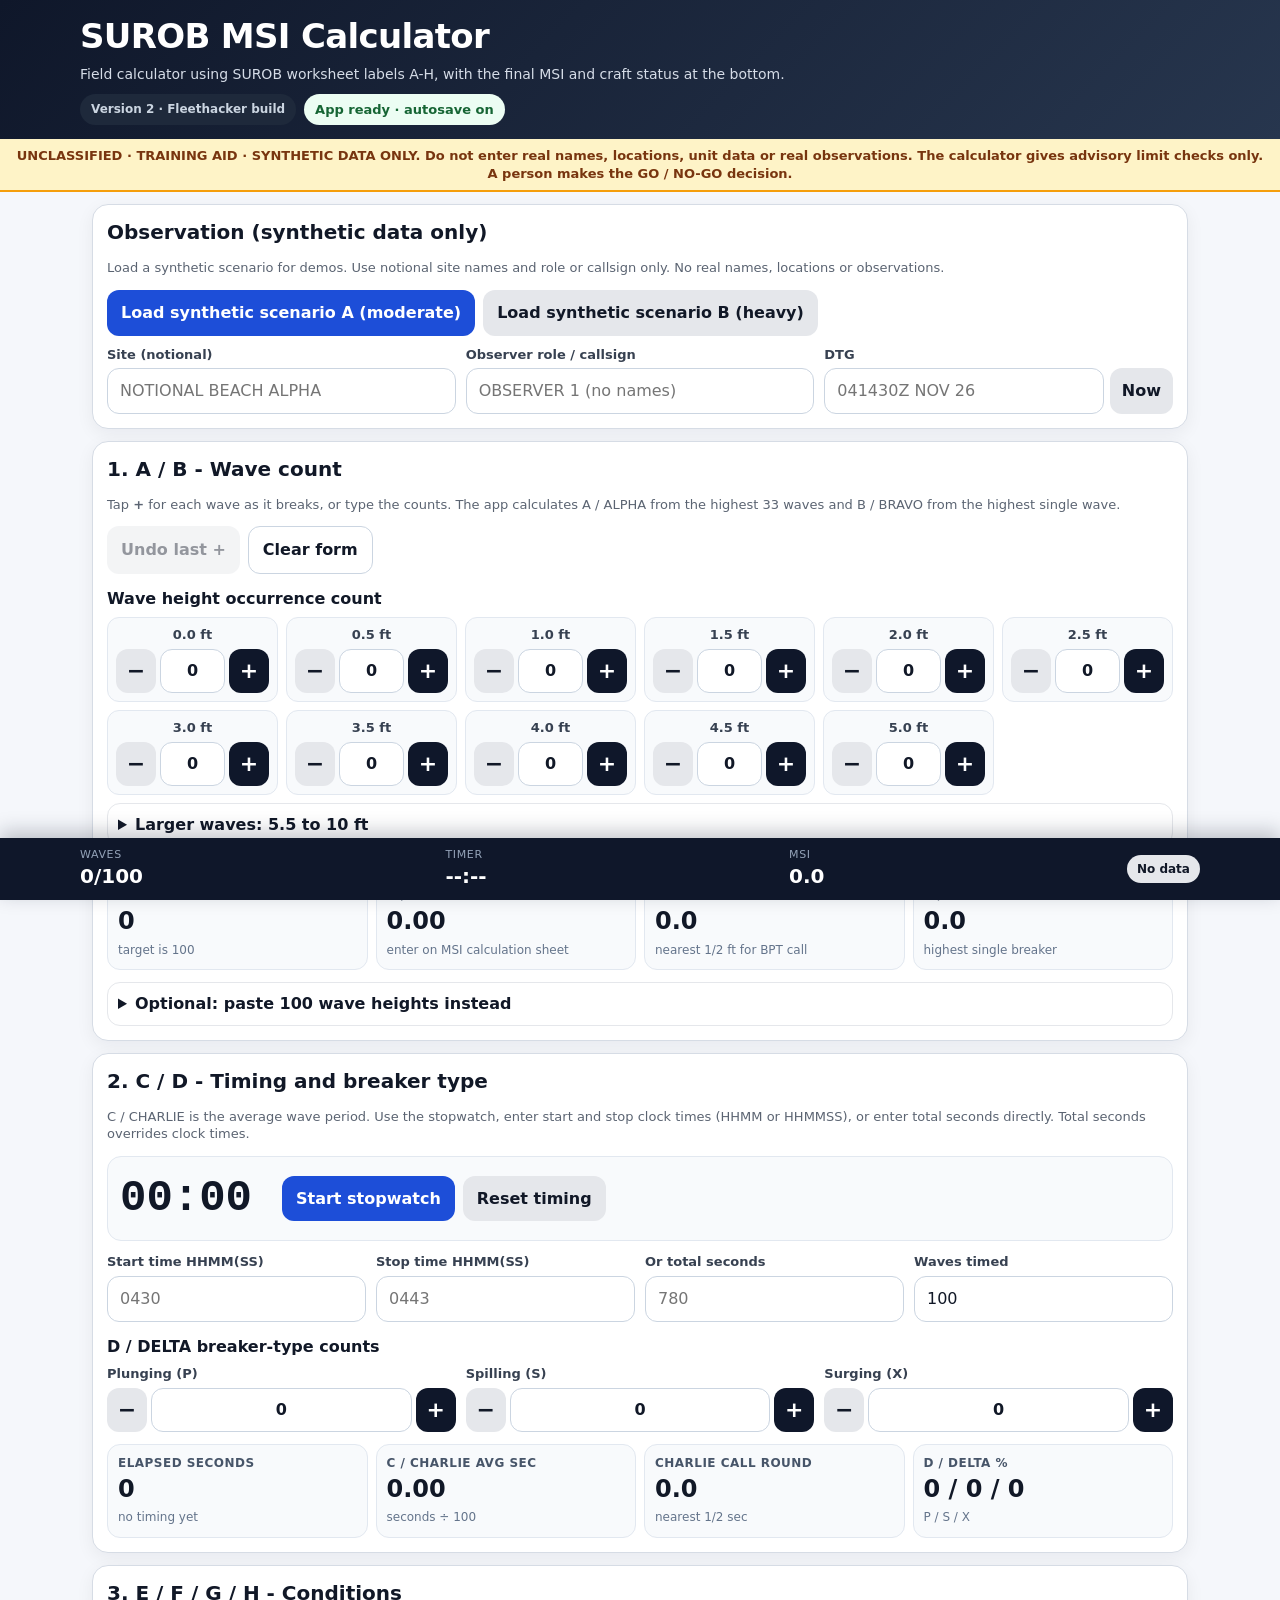
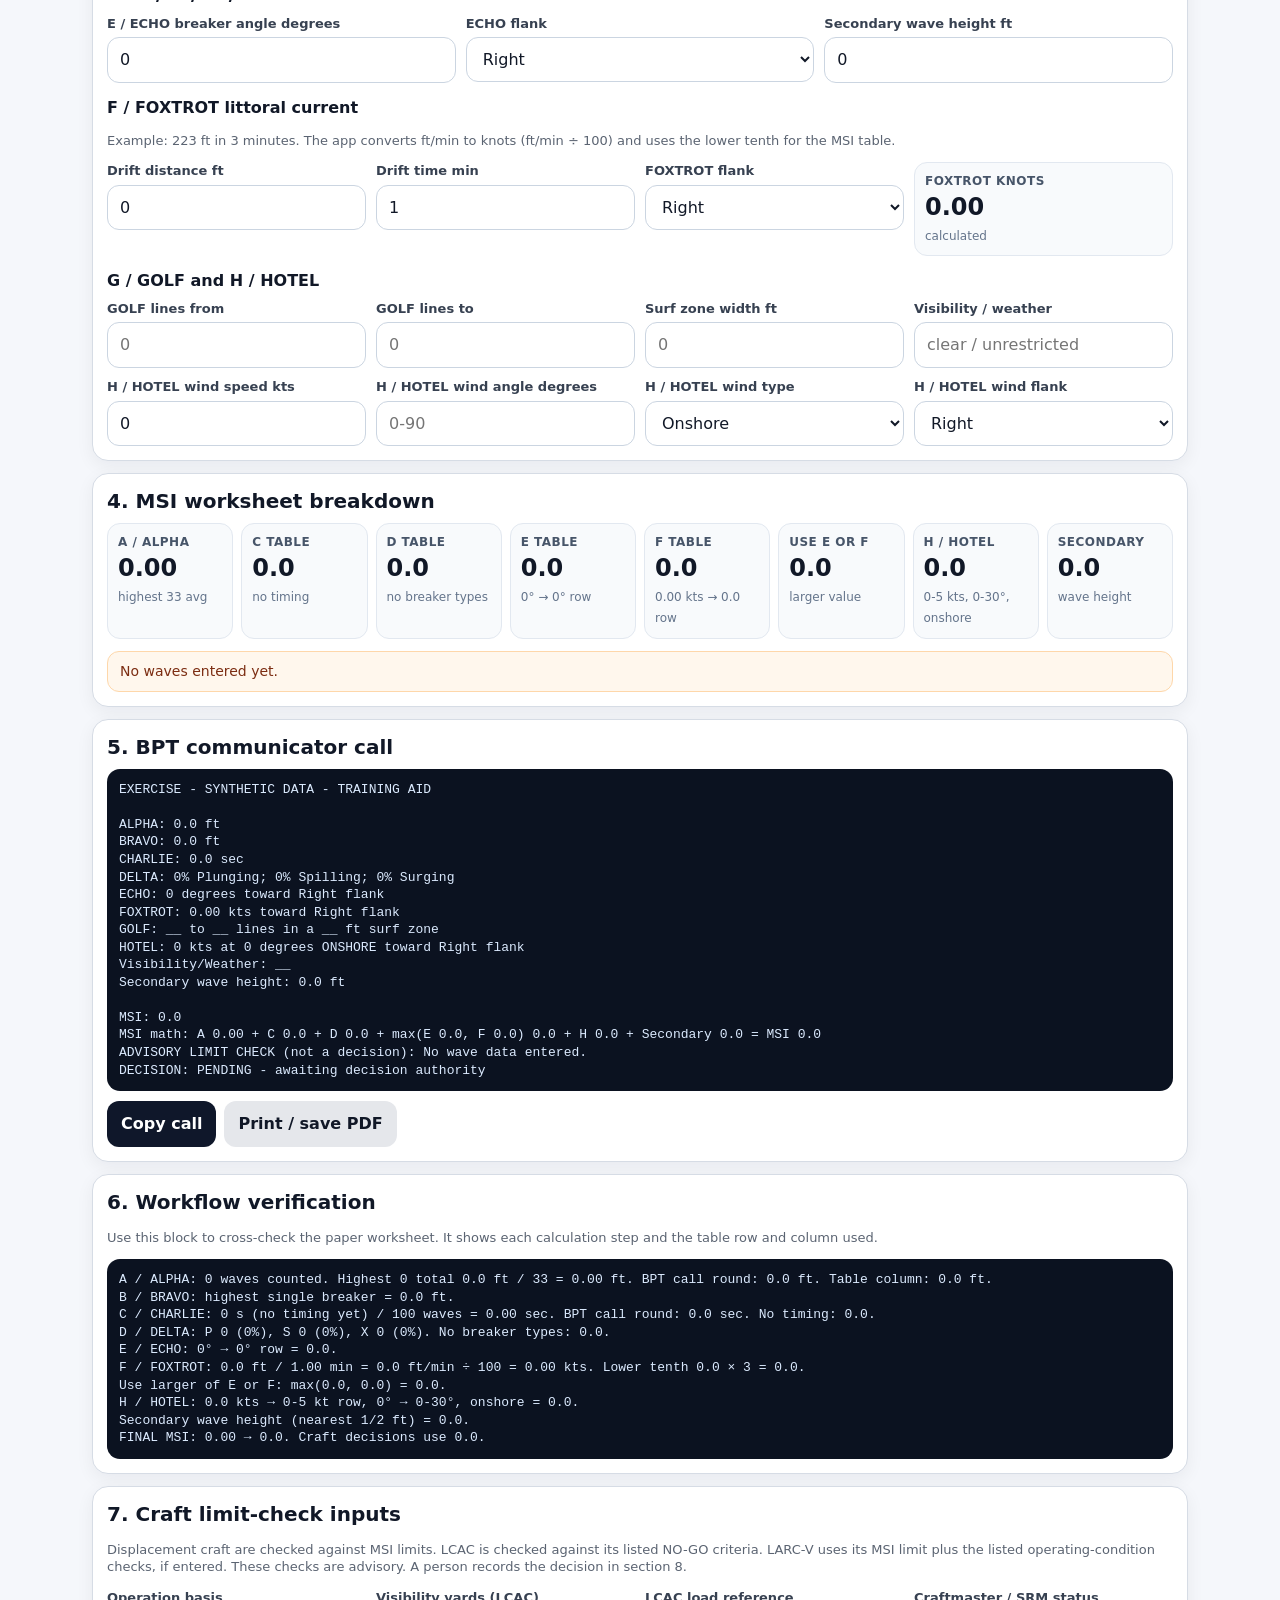
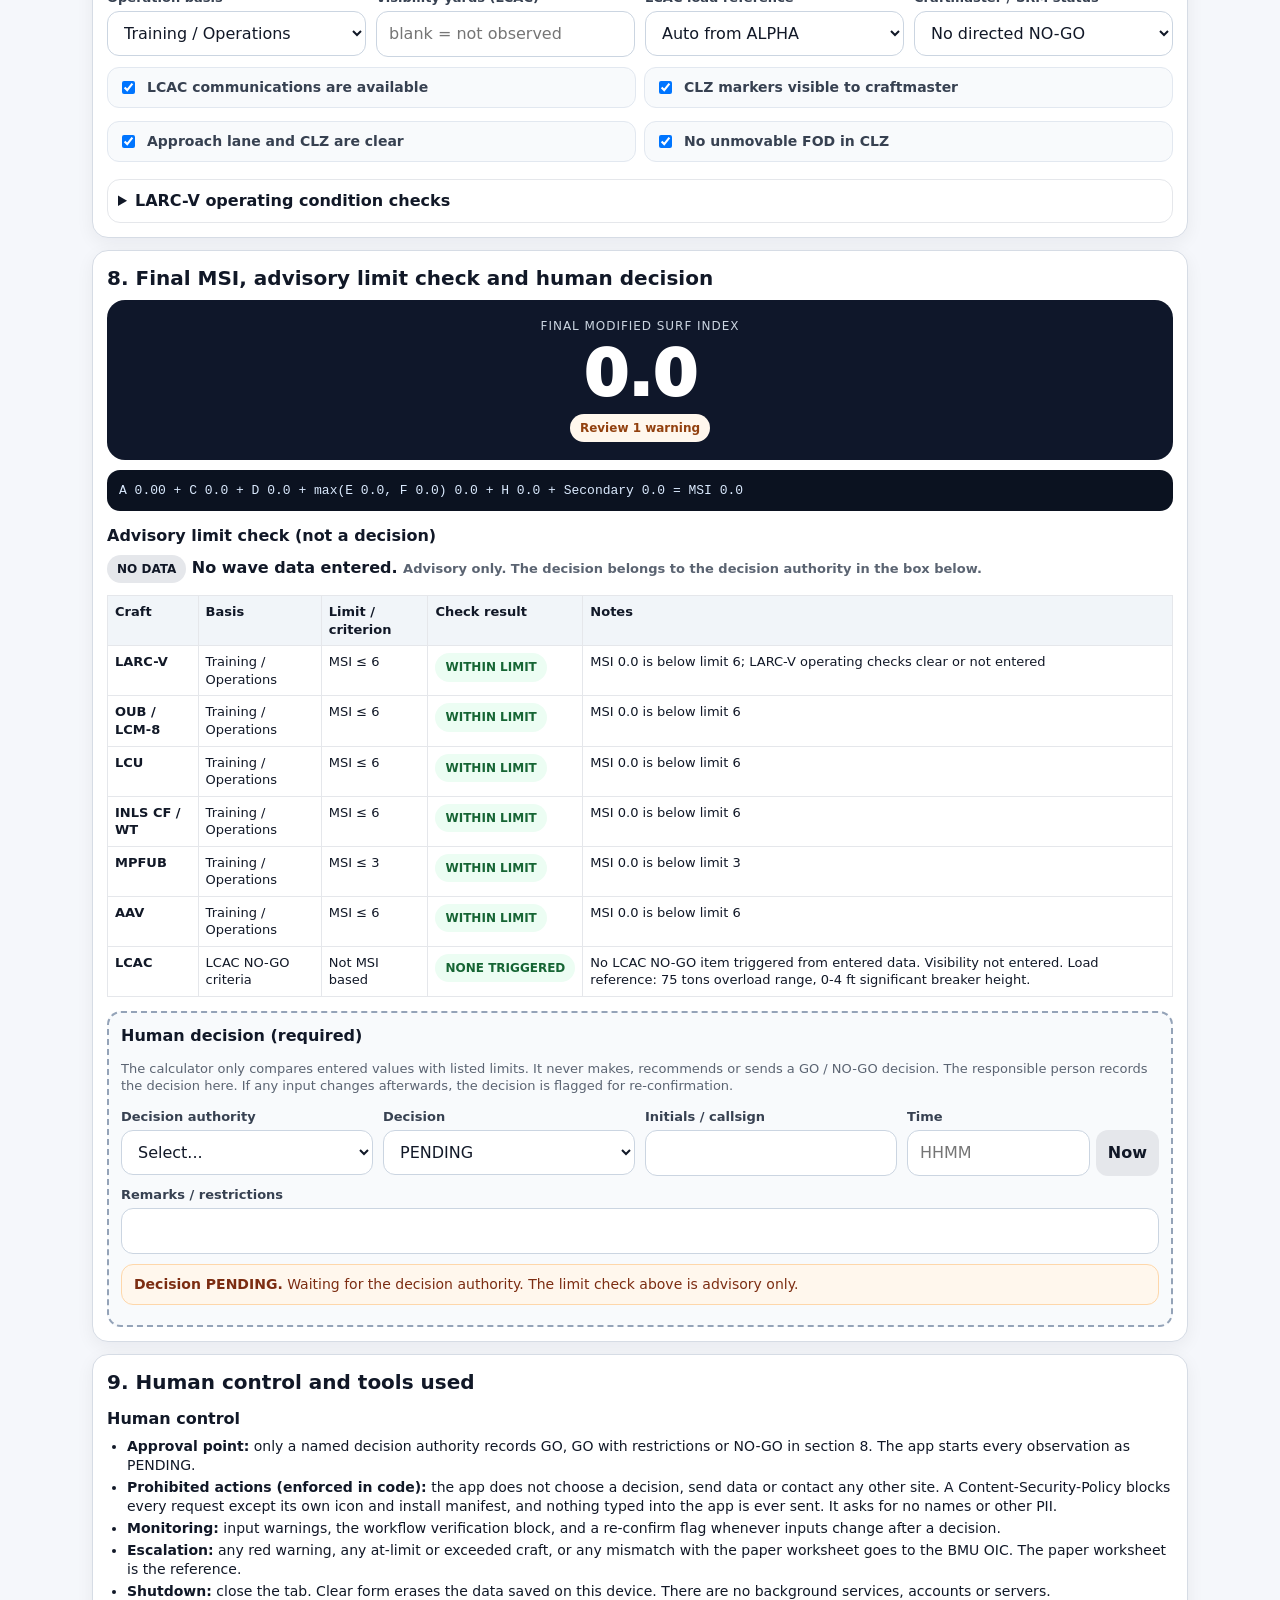
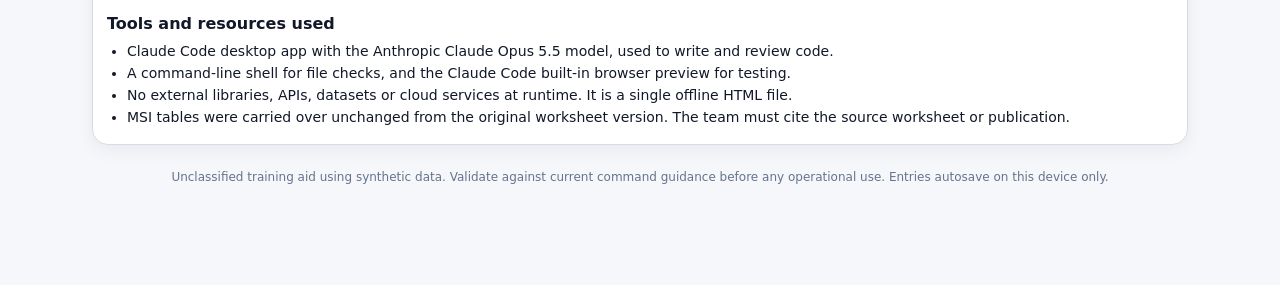
==== commit 5b84922d: "Version 2: synthetic-data banner, advisory limit check, human decision record" ====
--- a/index.html
+++ b/index.html
@@ -7,73 +7,157 @@
 <meta name="apple-mobile-web-app-title" content="SUROB MSI" />
 <meta name="mobile-web-app-capable" content="yes" />
 <meta name="theme-color" content="#0f172a" />
+<meta http-equiv="Content-Security-Policy" content="default-src 'none'; script-src 'unsafe-inline'; style-src 'unsafe-inline'; img-src 'self' data:; manifest-src 'self'; base-uri 'none'; form-action 'none'" />
 <link rel="manifest" href="manifest.webmanifest" />
 <link rel="icon" type="image/svg+xml" href="icon.svg" />
 <link rel="apple-touch-icon" href="icon-192.png" />
-<title>SUROB MSI Calculator</title>
+<title>SUROB MSI Calculator v2</title>
 <style>
 :root{--bg:#f5f7fb;--card:#fff;--ink:#111827;--muted:#5b6472;--line:#d6dce5;--navy:#0f172a;--blue:#1d4ed8;--ok:#166534;--okbg:#ecfdf3;--warn:#92400e;--warnbg:#fff7ed;--bad:#991b1b;--badbg:#fef2f2}
-*{box-sizing:border-box}html{-webkit-text-size-adjust:100%;scroll-behavior:smooth}body{margin:0;font-family:system-ui,-apple-system,BlinkMacSystemFont,"Segoe UI",Roboto,Arial,sans-serif;background:var(--bg);color:var(--ink);line-height:1.35}header{background:linear-gradient(135deg,#0f172a,#27364e);color:#fff;padding:14px 12px;padding-top:calc(14px + env(safe-area-inset-top))}header .wrap,main{max-width:1120px;margin:0 auto}h1{margin:0;font-size:clamp(22px,5vw,34px);letter-spacing:-.02em}header p{margin:5px 0 0;color:#d5dce7;font-size:14px}.appbar{display:flex;gap:10px;align-items:center;justify-content:space-between;flex-wrap:wrap}.status{display:inline-flex;align-items:center;gap:8px;border-radius:999px;padding:7px 11px;font-size:13px;font-weight:800;background:#334155;color:#e2e8f0}.status.ok{background:var(--okbg);color:var(--ok)}.status.bad{background:var(--badbg);color:var(--bad)}main{padding:12px;display:grid;gap:12px}.card{background:var(--card);border:1px solid var(--line);border-radius:16px;padding:14px;box-shadow:0 5px 18px rgba(15,23,42,.06)}.card h2{margin:0 0 8px;font-size:20px}.card h3{margin:14px 0 8px;font-size:16px}.small{font-size:13px;color:var(--muted)}.note{border-radius:12px;padding:10px 12px;background:#eff6ff;border:1px solid #bfdbfe;color:#1e3a8a;font-size:14px}.note.warn{background:var(--warnbg);border-color:#fed7aa;color:#7c2d12}.note.bad{background:var(--badbg);border-color:#fecaca;color:#7f1d1d}.note.ok{background:var(--okbg);border-color:#bbf7d0;color:#14532d}.grid{display:grid;gap:10px}.two{grid-template-columns:repeat(2,minmax(0,1fr))}.three{grid-template-columns:repeat(3,minmax(0,1fr))}.four{grid-template-columns:repeat(4,minmax(0,1fr))}@media(max-width:780px){.two,.three,.four{grid-template-columns:1fr}main{padding:8px}.card{padding:12px;border-radius:14px}.card h2{font-size:18px}.small{font-size:12.8px}header p{display:none}}
-label{font-size:13px;font-weight:800;color:#374151;display:block;margin-bottom:5px}input,select,textarea,button{font:inherit}input,select,textarea{width:100%;border:1px solid #cbd5e1;border-radius:12px;padding:11px 12px;background:#fff;color:#111827;font-size:16px;min-height:44px}textarea{min-height:92px;font-family:ui-monospace,SFMono-Regular,Menlo,Consolas,monospace;font-size:13px}input:focus,select:focus,textarea:focus{outline:3px solid #dbeafe;border-color:#60a5fa}button{border:0;border-radius:12px;padding:12px 14px;background:var(--navy);color:#fff;font-weight:900;min-height:44px;cursor:pointer}button.secondary{background:#e5e7eb;color:#111827}button.ghost{background:#fff;color:#111827;border:1px solid #cbd5e1}.btnrow{display:flex;gap:8px;flex-wrap:wrap}.btnrow button{flex:0 1 auto}@media(max-width:540px){.btnrow button{flex:1 1 100%}}
-.wave-grid{display:grid;grid-template-columns:repeat(6,minmax(0,1fr));gap:8px}.wavebox{background:#f8fafc;border:1px solid #e2e8f0;border-radius:12px;padding:8px}.wavebox label{text-align:center}.wavebox input{text-align:center;padding:8px;min-height:42px}@media(max-width:900px){.wave-grid{grid-template-columns:repeat(4,minmax(0,1fr))}}@media(max-width:520px){.wave-grid{grid-template-columns:repeat(2,minmax(0,1fr))}.wavebox{padding:7px}.wavebox input{font-size:18px}}
-.summary-grid{display:grid;grid-template-columns:repeat(4,minmax(0,1fr));gap:8px;margin-top:12px}@media(max-width:700px){.summary-grid{grid-template-columns:repeat(2,minmax(0,1fr))}}.sum{background:#f8fafc;border:1px solid #e2e8f0;border-radius:13px;padding:10px}.sum b{font-size:12px;color:#475569;text-transform:uppercase;letter-spacing:.04em;display:block}.sum strong{font-size:24px;display:block;margin-top:2px}.sum span{font-size:12px;color:#64748b}.breakdown{display:grid;grid-template-columns:repeat(8,minmax(0,1fr));gap:8px}@media(max-width:1060px){.breakdown{grid-template-columns:repeat(4,minmax(0,1fr))}}@media(max-width:620px){.breakdown{grid-template-columns:repeat(2,minmax(0,1fr))}}
-.call{font-family:ui-monospace,SFMono-Regular,Menlo,Consolas,monospace;background:#0b1220;color:#dbeafe;border-radius:13px;padding:12px;white-space:pre-wrap;overflow:auto;font-size:13px}.result{background:#0f172a;color:#fff;border-radius:18px;padding:18px;text-align:center}.result .label{font-size:12px;text-transform:uppercase;letter-spacing:.08em;color:#cbd5e1}.result .num{font-size:64px;line-height:1;font-weight:950;margin:8px 0}.pill{display:inline-flex;gap:6px;align-items:center;border-radius:999px;padding:6px 10px;font-size:12px;font-weight:900;background:#e5e7eb;color:#111827}.pill.ok{background:var(--okbg);color:var(--ok)}.pill.warn{background:var(--warnbg);color:var(--warn)}.pill.bad{background:var(--badbg);color:var(--bad)}details{border:1px solid #e5e7eb;border-radius:13px;padding:10px;background:#fff}summary{font-weight:900;cursor:pointer}.checkgrid{display:grid;grid-template-columns:repeat(2,minmax(0,1fr));gap:8px}@media(max-width:700px){.checkgrid{grid-template-columns:1fr}}.check{display:flex;gap:9px;align-items:flex-start;background:#f8fafc;border:1px solid #e2e8f0;border-radius:12px;padding:10px;font-size:14px}.check input{width:auto;min-height:auto;margin-top:3px}table{width:100%;border-collapse:collapse;font-size:13px}th,td{border:1px solid #e5e7eb;padding:7px;text-align:left;vertical-align:top}th{background:#f1f5f9}.scroll{overflow:auto}.footer{font-size:12px;color:#64748b;text-align:center;padding:12px}.mobile-only{display:none}@media(max-width:560px){.mobile-only{display:block}.desktop-only{display:none}.result .num{font-size:52px}}@media print{header,.no-print,button,details .no-print{display:none!important}body{background:white}.card,.result{box-shadow:none;break-inside:avoid}.breakdown{grid-template-columns:repeat(8,1fr)}}
+*{box-sizing:border-box}
+html{-webkit-text-size-adjust:100%;scroll-behavior:smooth}
+body{margin:0;font-family:system-ui,-apple-system,BlinkMacSystemFont,"Segoe UI",Roboto,Arial,sans-serif;background:var(--bg);color:var(--ink);line-height:1.35;padding-bottom:calc(76px + env(safe-area-inset-bottom))}
+header{background:linear-gradient(135deg,#0f172a,#27364e);color:#fff;padding:14px 12px;padding-top:calc(14px + env(safe-area-inset-top))}
+header .wrap,main{max-width:1120px;margin:0 auto}
+h1{margin:0;font-size:clamp(22px,5vw,34px);letter-spacing:-.02em}
+header p{margin:5px 0 0;color:#d5dce7;font-size:14px}
+.appbar{display:flex;gap:10px;align-items:center;justify-content:space-between;flex-wrap:wrap}
+.status{display:inline-flex;align-items:center;gap:8px;border-radius:999px;padding:7px 11px;font-size:13px;font-weight:800;background:#334155;color:#e2e8f0}
+.status.ok{background:var(--okbg);color:var(--ok)}.status.bad{background:var(--badbg);color:var(--bad)}
+main{padding:12px;display:grid;gap:12px}
+.card{background:var(--card);border:1px solid var(--line);border-radius:16px;padding:14px;box-shadow:0 5px 18px rgba(15,23,42,.06);scroll-margin-top:10px}
+.card h2{margin:0 0 8px;font-size:20px}.card h3{margin:14px 0 8px;font-size:16px}
+.small{font-size:13px;color:var(--muted)}
+.note{border-radius:12px;padding:10px 12px;background:#eff6ff;border:1px solid #bfdbfe;color:#1e3a8a;font-size:14px}
+.note.warn{background:var(--warnbg);border-color:#fed7aa;color:#7c2d12}.note.bad{background:var(--badbg);border-color:#fecaca;color:#7f1d1d}.note.ok{background:var(--okbg);border-color:#bbf7d0;color:#14532d}
+.grid{display:grid;gap:10px}.two{grid-template-columns:repeat(2,minmax(0,1fr))}.three{grid-template-columns:repeat(3,minmax(0,1fr))}.four{grid-template-columns:repeat(4,minmax(0,1fr))}
+@media(max-width:780px){.two,.three,.four{grid-template-columns:1fr}main{padding:8px}.card{padding:12px;border-radius:14px}.card h2{font-size:18px}.small{font-size:12.8px}header p{display:none}}
+label{font-size:13px;font-weight:800;color:#374151;display:block;margin-bottom:5px}
+input,select,textarea,button{font:inherit}
+input,select,textarea{width:100%;border:1px solid #cbd5e1;border-radius:12px;padding:11px 12px;background:#fff;color:#111827;font-size:16px;min-height:44px}
+textarea{min-height:92px;font-family:ui-monospace,SFMono-Regular,Menlo,Consolas,monospace;font-size:13px}
+input:focus,select:focus,textarea:focus{outline:3px solid #dbeafe;border-color:#60a5fa}
+button{border:0;border-radius:12px;padding:12px 14px;background:var(--navy);color:#fff;font-weight:900;min-height:44px;cursor:pointer;touch-action:manipulation;-webkit-tap-highlight-color:transparent}
+button:active{transform:scale(.97)}
+button.secondary{background:#e5e7eb;color:#111827}button.ghost{background:#fff;color:#111827;border:1px solid #cbd5e1}button.blue{background:var(--blue)}button.danger{background:#b91c1c}
+button:disabled{opacity:.45;cursor:not-allowed}
+.btnrow{display:flex;gap:8px;flex-wrap:wrap}.btnrow button{flex:0 1 auto}
+@media(max-width:540px){.btnrow button{flex:1 1 calc(50% - 8px)}}
+.stepper{display:grid;grid-template-columns:40px minmax(0,1fr) 40px;gap:4px}
+.stepper button{padding:0;min-height:44px;font-size:22px;line-height:1}
+.stepper input{text-align:center;padding:6px 2px;font-weight:800}
+.wave-grid{display:grid;grid-template-columns:repeat(6,minmax(0,1fr));gap:8px}
+.wavebox{background:#f8fafc;border:1px solid #e2e8f0;border-radius:12px;padding:8px}
+.wavebox.has{background:#eff6ff;border-color:#93c5fd}
+.wavebox label{text-align:center}
+@media(max-width:1000px){.wave-grid{grid-template-columns:repeat(4,minmax(0,1fr))}}
+@media(max-width:600px){.wave-grid{grid-template-columns:repeat(2,minmax(0,1fr))}}
+.progress{height:8px;border-radius:999px;background:#e2e8f0;overflow:hidden;margin-top:10px}.progress div{height:100%;width:0;background:var(--blue);transition:width .2s}.progress.full div{background:#16a34a}.progress.over div{background:#d97706}
+.summary-grid{display:grid;grid-template-columns:repeat(4,minmax(0,1fr));gap:8px;margin-top:12px}
+@media(max-width:700px){.summary-grid{grid-template-columns:repeat(2,minmax(0,1fr))}}
+.sum{background:#f8fafc;border:1px solid #e2e8f0;border-radius:13px;padding:10px;min-width:0}
+.sum b{font-size:12px;color:#475569;text-transform:uppercase;letter-spacing:.04em;display:block}
+.sum strong{font-size:24px;display:block;margin-top:2px}.sum span{font-size:12px;color:#64748b;overflow-wrap:anywhere}
+.breakdown{display:grid;grid-template-columns:repeat(8,minmax(0,1fr));gap:8px}
+@media(max-width:1060px){.breakdown{grid-template-columns:repeat(4,minmax(0,1fr))}}
+@media(max-width:620px){.breakdown{grid-template-columns:repeat(2,minmax(0,1fr))}}
+.timerbox{display:flex;gap:12px;align-items:center;flex-wrap:wrap;background:#f8fafc;border:1px solid #e2e8f0;border-radius:14px;padding:12px;margin-bottom:12px}
+.timer{font-family:ui-monospace,SFMono-Regular,Menlo,Consolas,monospace;font-size:44px;font-weight:900;min-width:150px;font-variant-numeric:tabular-nums}
+.timer.running{color:var(--blue)}
+.timerbox .btnrow{flex:1 1 240px}
+.call{font-family:ui-monospace,SFMono-Regular,Menlo,Consolas,monospace;background:#0b1220;color:#dbeafe;border-radius:13px;padding:12px;white-space:pre-wrap;overflow:auto;font-size:13px}
+.result{background:#0f172a;color:#fff;border-radius:18px;padding:18px;text-align:center}
+.result .label{font-size:12px;text-transform:uppercase;letter-spacing:.08em;color:#cbd5e1}
+.result .num{font-size:64px;line-height:1;font-weight:950;margin:8px 0}
+.pill{display:inline-flex;gap:6px;align-items:center;border-radius:999px;padding:6px 10px;font-size:12px;font-weight:900;background:#e5e7eb;color:#111827;text-decoration:none;white-space:nowrap}
+.pill.ok{background:var(--okbg);color:var(--ok)}.pill.warn{background:var(--warnbg);color:var(--warn)}.pill.bad{background:var(--badbg);color:var(--bad)}
+details{border:1px solid #e5e7eb;border-radius:13px;padding:10px;background:#fff}summary{font-weight:900;cursor:pointer}
+.checkgrid{display:grid;grid-template-columns:repeat(2,minmax(0,1fr));gap:8px}
+@media(max-width:700px){.checkgrid{grid-template-columns:1fr}}
+.check{display:flex;gap:9px;align-items:flex-start;background:#f8fafc;border:1px solid #e2e8f0;border-radius:12px;padding:10px;font-size:14px}
+.check input{width:auto;min-height:auto;margin-top:3px}
+.inline{display:flex;gap:6px}.inline input{flex:1}.inline button{flex:0 0 auto;padding:0 12px}
+table{width:100%;border-collapse:collapse;font-size:13px}th,td{border:1px solid #e5e7eb;padding:7px;text-align:left;vertical-align:top}th{background:#f1f5f9}
+.scroll{overflow:auto}
+.footer{font-size:12px;color:#64748b;text-align:center;padding:12px}
+.livebar{position:fixed;left:0;right:0;bottom:0;z-index:20;background:#0f172a;color:#fff;display:flex;align-items:center;justify-content:space-between;gap:10px;padding:10px 14px;padding-bottom:calc(10px + env(safe-area-inset-bottom));box-shadow:0 -6px 20px rgba(15,23,42,.25)}
+.livebar .k{font-size:11px;text-transform:uppercase;letter-spacing:.06em;color:#94a3b8;display:block}
+.livebar b{font-size:20px;font-variant-numeric:tabular-nums}
+.livebar .lbinner{max-width:1120px;margin:0 auto;width:100%;display:flex;align-items:center;justify-content:space-between;gap:10px}
+@media(max-width:560px){.result .num{font-size:52px}.timer{font-size:38px}}
+.banner{background:#fef3c7;border-bottom:2px solid #f59e0b;color:#78350f;font-size:13px;font-weight:800;text-align:center;padding:8px 12px}
+.ver{font-size:12px;font-weight:800;background:#1e293b;color:#cbd5e1;border-radius:999px;padding:7px 11px}
+.decision{border:2px dashed #94a3b8;border-radius:14px;padding:12px;margin-top:14px;background:#f8fafc}
+.disclose h3{margin-top:12px}.disclose ul{margin:4px 0 0;padding-left:20px;font-size:14px}.disclose li{margin:3px 0}.disclose code{font-size:12px;overflow-wrap:anywhere}
+/* Zero page margin stops the browser printing its header/footer (file path, URL, date) on PDFs. */
+@page{margin:0}
+@media print{header,.no-print,button,.livebar{display:none!important}body{background:white;padding:12mm}.card,.result{box-shadow:none;break-inside:avoid}.breakdown{grid-template-columns:repeat(8,1fr)}details{display:block}details>*{display:block}}
 </style>
 </head>
 <body>
 <header>
   <div class="wrap appbar">
-    <div><h1>SUROB MSI Calculator</h1><p>Field-test calculator using SUROB worksheet labels A-H with final MSI and craft status at the bottom.</p></div>
-    <div id="jsStatus" class="status bad">App logic not ready</div>
+    <div><h1>SUROB MSI Calculator</h1><p>Field calculator using SUROB worksheet labels A-H, with the final MSI and craft status at the bottom.</p></div>
+    <div style="display:flex;gap:8px;flex-wrap:wrap;align-items:center"><span class="ver">Version 2 · Fleethacker build</span><div id="jsStatus" class="status bad">App logic not ready</div></div>
   </div>
 </header>
+<div class="banner">UNCLASSIFIED · TRAINING AID · SYNTHETIC DATA ONLY. Do not enter real names, locations, unit data or real observations. The calculator gives advisory limit checks only. A person makes the GO / NO-GO decision.</div>
 <main>
-  <noscript><div class="note bad"><b>JavaScript is off.</b> The calculator cannot run until JavaScript is enabled or opened in a browser that supports scripts.</div></noscript>
-  <div id="blockedNotice" class="note warn"><b>Loading calculator.</b> If this message stays on screen, the phone preview is blocking the app logic. Open it in any current browser (Chrome, Edge, Firefox, Safari, Samsung Internet) from the web link, not a file preview.</div>
+  <noscript><div class="note bad"><b>JavaScript is off.</b> The calculator cannot run until JavaScript is enabled or the file is opened in a browser that supports scripts.</div></noscript>
+  <div id="blockedNotice" class="note warn"><b>Loading calculator.</b> If this message stays on screen, the phone preview is blocking the app logic. Open the file in Safari/Chrome or use the home-screen version.</div>
+  <div id="restoreNotice" class="note" style="display:none"></div>
+
   <section class="card">
-    <h2>1. A / B / D - Wave count</h2>
-    <p class="small">Enter how many waves were recorded at each height. The app calculates A / ALPHA from the highest 33 waves, B / BRAVO from the highest single wave, and D / DELTA from breaker-type counts.</p>
-    <div class="btnrow no-print"><button type="button" onclick="calculate()">Calculate / refresh</button><button type="button" class="ghost" id="clearAll">Clear form</button></div>
+    <h2>Observation (synthetic data only)</h2>
+    <p class="small">Load a synthetic scenario for demos. Use notional site names and role or callsign only. No real names, locations or observations.</p>
+    <div class="btnrow no-print" style="margin-bottom:10px"><button type="button" class="blue" data-scenario="A">Load synthetic scenario A (moderate)</button><button type="button" class="secondary" data-scenario="B">Load synthetic scenario B (heavy)</button></div>
+    <input type="hidden" id="scenarioId">
+    <div class="grid three">
+      <div><label for="siteName">Site (notional)</label><input id="siteName" placeholder="NOTIONAL BEACH ALPHA" autocomplete="off"></div>
+      <div><label for="observer">Observer role / callsign</label><input id="observer" placeholder="OBSERVER 1 (no names)" autocomplete="off"></div>
+      <div><label for="dtg">DTG</label><div class="inline"><input id="dtg" placeholder="041430Z NOV 26" autocomplete="off"><button type="button" class="secondary" id="dtgNow">Now</button></div></div>
+    </div>
+  </section>
+
+  <section class="card">
+    <h2>1. A / B - Wave count</h2>
+    <p class="small">Tap <b>+</b> for each wave as it breaks, or type the counts. The app calculates A / ALPHA from the highest 33 waves and B / BRAVO from the highest single wave.</p>
+    <div class="btnrow no-print"><button type="button" class="secondary" id="undoTap" disabled>Undo last +</button><button type="button" class="ghost" id="clearAll">Clear form</button></div>
     <h3>Wave height occurrence count</h3>
-    <div class="wave-grid" id="heightCounts">
-      <div class="wavebox"><label>0.0 ft</label><input class="hcount" data-h="0" inputmode="numeric" pattern="[0-9]*" value="0"></div>
-      <div class="wavebox"><label>0.5 ft</label><input class="hcount" data-h="0.5" inputmode="numeric" pattern="[0-9]*" value="0"></div>
-      <div class="wavebox"><label>1.0 ft</label><input class="hcount" data-h="1" inputmode="numeric" pattern="[0-9]*" value="0"></div>
-      <div class="wavebox"><label>1.5 ft</label><input class="hcount" data-h="1.5" inputmode="numeric" pattern="[0-9]*" value="0"></div>
-      <div class="wavebox"><label>2.0 ft</label><input class="hcount" data-h="2" inputmode="numeric" pattern="[0-9]*" value="0"></div>
-      <div class="wavebox"><label>2.5 ft</label><input class="hcount" data-h="2.5" inputmode="numeric" pattern="[0-9]*" value="0"></div>
-      <div class="wavebox"><label>3.0 ft</label><input class="hcount" data-h="3" inputmode="numeric" pattern="[0-9]*" value="0"></div>
-      <div class="wavebox"><label>3.5 ft</label><input class="hcount" data-h="3.5" inputmode="numeric" pattern="[0-9]*" value="0"></div>
-      <div class="wavebox"><label>4.0 ft</label><input class="hcount" data-h="4" inputmode="numeric" pattern="[0-9]*" value="0"></div>
-      <div class="wavebox"><label>4.5 ft</label><input class="hcount" data-h="4.5" inputmode="numeric" pattern="[0-9]*" value="0"></div>
-      <div class="wavebox"><label>5.0 ft</label><input class="hcount" data-h="5" inputmode="numeric" pattern="[0-9]*" value="0"></div>
-    </div>
+    <div class="wave-grid" id="heightCounts"></div>
+    <details id="bigWaves" style="margin-top:8px"><summary>Larger waves: 5.5 to 10 ft</summary><div class="wave-grid" id="heightCountsBig" style="margin-top:10px"></div></details>
+    <div class="progress" id="waveProgress"><div></div></div>
     <div class="summary-grid" aria-label="Calculated wave count results">
-      <div class="sum"><b>Total waves counted</b><strong id="totalWavesOut">0</strong><span>should normally be 100</span></div>
+      <div class="sum"><b>Total waves counted</b><strong id="totalWavesOut">0</strong><span>target is 100</span></div>
       <div class="sum"><b>A / ALPHA avg ft</b><strong id="alphaRawOut">0.00</strong><span>enter on MSI calculation sheet</span></div>
       <div class="sum"><b>ALPHA call round</b><strong id="alphaReportOut">0.0</strong><span>nearest 1/2 ft for BPT call</span></div>
       <div class="sum"><b>B / BRAVO max ft</b><strong id="bravoOut">0.0</strong><span>highest single breaker</span></div>
     </div>
-    <details style="margin-top:12px"><summary>Optional: paste 100 wave heights instead</summary><p class="small">Paste heights separated by spaces or commas. Example: 1 1.5 2 0.5.</p><textarea id="pasteHeights" placeholder="Paste wave heights here"></textarea><div class="btnrow" style="margin-top:8px"><button type="button" class="secondary" id="applyPaste">Apply pasted heights</button></div></details>
+    <details style="margin-top:12px"><summary>Optional: paste 100 wave heights instead</summary><p class="small">Paste heights separated by spaces, commas or new lines. Example: 1 1.5 2 0.5. Values are rounded to the nearest 1/2 ft. This replaces the current counts.</p><textarea id="pasteHeights" placeholder="Paste wave heights here"></textarea><div class="btnrow" style="margin-top:8px"><button type="button" class="secondary" id="applyPaste">Apply pasted heights</button></div><div id="pasteMsg" class="small" style="margin-top:6px"></div></details>
   </section>
 
   <section class="card">
     <h2>2. C / D - Timing and breaker type</h2>
-    <p class="small">C / CHARLIE is the time required to observe 100 waves. Enter start and stop time or enter total seconds directly.</p>
-    <div class="grid three">
-      <div><label>C / CHARLIE start time HHMM</label><input id="startTime" placeholder="0430" inputmode="numeric" pattern="[0-9]*"></div>
-      <div><label>C / CHARLIE stop time HHMM</label><input id="stopTime" placeholder="0443" inputmode="numeric" pattern="[0-9]*"></div>
-      <div><label>Or total seconds for 100 waves</label><input id="totalSeconds" placeholder="780" inputmode="decimal"></div>
+    <p class="small">C / CHARLIE is the average wave period. Use the stopwatch, enter start and stop clock times (HHMM or HHMMSS), or enter total seconds directly. Total seconds overrides clock times.</p>
+    <div class="timerbox no-print">
+      <div class="timer" id="timerDisplay">00:00</div>
+      <div class="btnrow"><button type="button" class="blue" id="timerToggle">Start stopwatch</button><button type="button" class="secondary" id="timerReset">Reset timing</button></div>
+    </div>
+    <div class="grid four">
+      <div><label for="startTime">Start time HHMM(SS)</label><input id="startTime" placeholder="0430" inputmode="numeric" autocomplete="off"></div>
+      <div><label for="stopTime">Stop time HHMM(SS)</label><input id="stopTime" placeholder="0443" inputmode="numeric" autocomplete="off"></div>
+      <div><label for="totalSeconds">Or total seconds</label><input id="totalSeconds" placeholder="780" inputmode="decimal" autocomplete="off"></div>
+      <div><label for="wavesTimed">Waves timed</label><input id="wavesTimed" class="count" inputmode="numeric" pattern="[0-9]*" value="100" autocomplete="off"></div>
     </div>
     <h3>D / DELTA breaker-type counts</h3>
     <div class="grid three">
-      <div><label>Plunging count</label><input id="pCount" inputmode="numeric" pattern="[0-9]*" value="0"></div>
-      <div><label>Spilling count</label><input id="sCount" inputmode="numeric" pattern="[0-9]*" value="0"></div>
-      <div><label>Surging count</label><input id="xCount" inputmode="numeric" pattern="[0-9]*" value="0"></div>
+      <div><label for="pCount">Plunging (P)</label><div class="stepper"><button type="button" class="secondary" data-step="pCount" data-d="-1" aria-label="Remove one plunging">−</button><input id="pCount" class="count" inputmode="numeric" pattern="[0-9]*" value="0" autocomplete="off"><button type="button" data-step="pCount" data-d="1" aria-label="Add one plunging">+</button></div></div>
+      <div><label for="sCount">Spilling (S)</label><div class="stepper"><button type="button" class="secondary" data-step="sCount" data-d="-1" aria-label="Remove one spilling">−</button><input id="sCount" class="count" inputmode="numeric" pattern="[0-9]*" value="0" autocomplete="off"><button type="button" data-step="sCount" data-d="1" aria-label="Add one spilling">+</button></div></div>
+      <div><label for="xCount">Surging (X)</label><div class="stepper"><button type="button" class="secondary" data-step="xCount" data-d="-1" aria-label="Remove one surging">−</button><input id="xCount" class="count" inputmode="numeric" pattern="[0-9]*" value="0" autocomplete="off"><button type="button" data-step="xCount" data-d="1" aria-label="Add one surging">+</button></div></div>
     </div>
     <div class="summary-grid">
-      <div class="sum"><b>Elapsed seconds</b><strong id="elapsedOut">0</strong><span>for 100 waves</span></div>
-      <div class="sum"><b>C / CHARLIE avg sec</b><strong id="charlieRawOut">0.00</strong><span>seconds ÷ 100</span></div>
+      <div class="sum"><b>Elapsed seconds</b><strong id="elapsedOut">0</strong><span id="elapsedSrc">no timing yet</span></div>
+      <div class="sum"><b>C / CHARLIE avg sec</b><strong id="charlieRawOut">0.00</strong><span id="charlieDiv">seconds ÷ 100</span></div>
       <div class="sum"><b>CHARLIE call round</b><strong id="charlieReportOut">0.0</strong><span>nearest 1/2 sec</span></div>
       <div class="sum"><b>D / DELTA %</b><strong id="deltaPctOut">0 / 0 / 0</strong><span>P / S / X</span></div>
     </div>
@@ -82,30 +166,30 @@
   <section class="card">
     <h2>3. E / F / G / H - Conditions</h2>
     <div class="grid three">
-      <div><label>E / ECHO breaker angle degrees</label><input id="echoAngle" inputmode="decimal" value="0"></div>
-      <div><label>ECHO flank</label><select id="echoFlank"><option>Right</option><option>Left</option><option>R/L</option></select></div>
-      <div><label>Secondary wave height ft</label><input id="secondaryHeight" inputmode="decimal" value="0"></div>
+      <div><label for="echoAngle">E / ECHO breaker angle degrees</label><input id="echoAngle" inputmode="decimal" value="0" autocomplete="off"></div>
+      <div><label for="echoFlank">ECHO flank</label><select id="echoFlank"><option>Right</option><option>Left</option><option>R/L</option></select></div>
+      <div><label for="secondaryHeight">Secondary wave height ft</label><input id="secondaryHeight" inputmode="decimal" value="0" autocomplete="off"></div>
     </div>
     <h3>F / FOXTROT littoral current</h3>
-    <p class="small">Example: 223 ft in 3 minutes. The app converts ft/min to knots and uses the lower tenth for the MSI table.</p>
+    <p class="small">Example: 223 ft in 3 minutes. The app converts ft/min to knots (ft/min ÷ 100) and uses the lower tenth for the MSI table.</p>
     <div class="grid four">
-      <div><label>Drift distance ft</label><input id="driftFeet" inputmode="decimal" value="0"></div>
-      <div><label>Drift time min</label><input id="driftMinutes" inputmode="decimal" value="1"></div>
-      <div><label>FOXTROT flank</label><select id="foxtrotFlank"><option>Right</option><option>Left</option><option>R/L</option></select></div>
+      <div><label for="driftFeet">Drift distance ft</label><input id="driftFeet" inputmode="decimal" value="0" autocomplete="off"></div>
+      <div><label for="driftMinutes">Drift time min</label><input id="driftMinutes" inputmode="decimal" value="1" autocomplete="off"></div>
+      <div><label for="foxtrotFlank">FOXTROT flank</label><select id="foxtrotFlank"><option>Right</option><option>Left</option><option>R/L</option></select></div>
       <div class="sum"><b>FOXTROT knots</b><strong id="foxtrotKnotsOut">0.00</strong><span>calculated</span></div>
     </div>
     <h3>G / GOLF and H / HOTEL</h3>
     <div class="grid four">
-      <div><label>GOLF lines from</label><input id="golfFrom" placeholder="0"></div>
-      <div><label>GOLF lines to</label><input id="golfTo" placeholder="0"></div>
-      <div><label>Surf zone width ft</label><input id="golfWidth" placeholder="0"></div>
-      <div><label>Visibility / weather</label><input id="visibility" placeholder="clear / unrestricted"></div>
+      <div><label for="golfFrom">GOLF lines from</label><input id="golfFrom" placeholder="0" inputmode="numeric" autocomplete="off"></div>
+      <div><label for="golfTo">GOLF lines to</label><input id="golfTo" placeholder="0" inputmode="numeric" autocomplete="off"></div>
+      <div><label for="golfWidth">Surf zone width ft</label><input id="golfWidth" placeholder="0" inputmode="decimal" autocomplete="off"></div>
+      <div><label for="visibility">Visibility / weather</label><input id="visibility" placeholder="clear / unrestricted" autocomplete="off"></div>
     </div>
     <div class="grid four" style="margin-top:10px">
-      <div><label>H / HOTEL wind speed kts</label><input id="windSpeed" inputmode="decimal" value="0"></div>
-      <div><label>H / HOTEL wind angle degrees</label><input id="windAngle" inputmode="decimal" placeholder="0-90"></div>
-      <div><label>H / HOTEL wind type</label><select id="windType"><option value="onshore">Onshore</option><option value="offshore">Offshore</option></select></div>
-      <div><label>H / HOTEL wind flank</label><select id="windFlank"><option>Right</option><option>Left</option><option>R/L</option></select></div>
+      <div><label for="windSpeed">H / HOTEL wind speed kts</label><input id="windSpeed" inputmode="decimal" value="0" autocomplete="off"></div>
+      <div><label for="windAngle">H / HOTEL wind angle degrees</label><input id="windAngle" inputmode="decimal" placeholder="0-90" autocomplete="off"></div>
+      <div><label for="windType">H / HOTEL wind type</label><select id="windType"><option value="onshore">Onshore</option><option value="offshore">Offshore</option></select></div>
+      <div><label for="windFlank">H / HOTEL wind flank</label><select id="windFlank"><option>Right</option><option>Left</option><option>R/L</option></select></div>
     </div>
   </section>
 
@@ -127,23 +211,23 @@
   <section class="card">
     <h2>5. BPT communicator call</h2>
     <div class="call" id="callOutput"></div>
-    <div class="btnrow no-print" style="margin-top:10px"><button type="button" id="copyCall">Copy call</button><button type="button" class="secondary" onclick="window.print()">Print / save PDF</button></div>
+    <div class="btnrow no-print" style="margin-top:10px"><button type="button" id="copyCall">Copy call</button><button type="button" class="secondary" id="shareCall" style="display:none">Share</button><button type="button" class="secondary" onclick="window.print()">Print / save PDF</button></div>
   </section>
 
   <section class="card">
     <h2>6. Workflow verification</h2>
-    <p class="small">Use this block to cross-check the paper worksheet. It shows the calculation steps and table values used by the app.</p>
+    <p class="small">Use this block to cross-check the paper worksheet. It shows each calculation step and the table row and column used.</p>
     <div class="call" id="auditOutput"></div>
   </section>
 
   <section class="card">
-    <h2>7. Craft GO / NO-GO inputs</h2>
-    <p class="small">Displacement craft use MSI limits. LCAC uses separate NO-GO items. LARC-V uses its MSI limit and listed operating condition checks if entered.</p>
+    <h2>7. Craft limit-check inputs</h2>
+    <p class="small">Displacement craft are checked against MSI limits. LCAC is checked against its listed NO-GO criteria. LARC-V uses its MSI limit plus the listed operating-condition checks, if entered. These checks are advisory. A person records the decision in section 8.</p>
     <div class="grid four">
-      <div><label>Operation basis</label><select id="operationMode"><option value="training">Training / Operations</option><option value="wartime">Wartime</option></select></div>
-      <div><label>Visibility yards (LCAC)</label><input id="visibilityYards" inputmode="numeric" value="9999"></div>
-      <div><label>LCAC load reference</label><select id="lcacLoad"><option value="auto">Auto from ALPHA</option><option value="75">75 tons overload</option><option value="60">60 tons normal</option><option value="45">45 tons reduced</option></select></div>
-      <div><label>Craftmaster / SRM status</label><select id="lcacCraftmaster"><option value="go">No directed NO-GO</option><option value="nogo">Directed NO-GO</option></select></div>
+      <div><label for="operationMode">Operation basis</label><select id="operationMode"><option value="training">Training / Operations</option><option value="wartime">Wartime</option></select></div>
+      <div><label for="visibilityYards">Visibility yards (LCAC)</label><input id="visibilityYards" inputmode="numeric" placeholder="blank = not observed" autocomplete="off"></div>
+      <div><label for="lcacLoad">LCAC load reference</label><select id="lcacLoad"><option value="auto">Auto from ALPHA</option><option value="75">75 tons overload</option><option value="60">60 tons normal</option><option value="45">45 tons reduced</option></select></div>
+      <div><label for="lcacCraftmaster">Craftmaster / SRM status</label><select id="lcacCraftmaster"><option value="go">No directed NO-GO</option><option value="nogo">Directed NO-GO</option></select></div>
     </div>
     <div class="checkgrid" style="margin-top:10px">
       <label class="check"><input id="lcacCommsOk" type="checkbox" checked><span>LCAC communications are available</span></label>
@@ -151,55 +235,482 @@
       <label class="check"><input id="lcacLaneClear" type="checkbox" checked><span>Approach lane and CLZ are clear</span></label>
       <label class="check"><input id="lcacNoUnmovableFod" type="checkbox" checked><span>No unmovable FOD in CLZ</span></label>
     </div>
-    <details style="margin-top:12px"><summary>LARC-V operating condition checks</summary><p class="small">Leave blank if not observed. If entered, limits are applied in addition to the MSI limit.</p><div class="grid four" style="margin-top:10px"><div><label>Ocean current kts</label><input id="larcOceanCurrent" inputmode="decimal"></div><div><label>Swell height ft</label><input id="larcSwell" inputmode="decimal"></div><div><label>Chop height ft</label><input id="larcChop" inputmode="decimal"></div></div></details>
+    <details style="margin-top:12px"><summary>LARC-V operating condition checks</summary><p class="small">Leave blank if not observed. If entered, these limits are applied in addition to the MSI limit.</p><div class="grid three" style="margin-top:10px"><div><label for="larcOceanCurrent">Ocean current kts</label><input id="larcOceanCurrent" inputmode="decimal" autocomplete="off"></div><div><label for="larcSwell">Swell height ft</label><input id="larcSwell" inputmode="decimal" autocomplete="off"></div><div><label for="larcChop">Chop height ft</label><input id="larcChop" inputmode="decimal" autocomplete="off"></div></div></details>
   </section>
 
   <section class="card" id="final">
-    <h2>8. Final MSI total and craft GO / NO-GO</h2>
-    <div class="result"><div class="label">Final Modified Surf Index</div><div class="num" id="msiBig">0.0</div><div id="statusPill" class="pill ok">Ready</div></div>
+    <h2>8. Final MSI, advisory limit check and human decision</h2>
+    <div class="result"><div class="label">Final Modified Surf Index</div><div class="num" id="msiBig">0.0</div><div id="statusPill" class="pill">Ready</div></div>
     <div class="call" id="msiMathOutput" style="margin-top:10px"></div>
-    <h3>Craft status</h3>
+    <h3>Advisory limit check (not a decision)</h3>
     <div id="craftOverall" style="font-weight:900;margin:8px 0 12px">Waiting for inputs</div>
-    <div class="scroll"><table><thead><tr><th>Craft</th><th>Basis</th><th>Limit / criterion</th><th>Status</th><th>Notes</th></tr></thead><tbody id="craftStatusBody"></tbody></table></div>
-  </section>
-  <div class="footer">Training aid. Validate against current command guidance before operational use.</div>
+    <div class="scroll"><table><thead><tr><th>Craft</th><th>Basis</th><th>Limit / criterion</th><th>Check result</th><th>Notes</th></tr></thead><tbody id="craftStatusBody"></tbody></table></div>
+    <div class="decision" id="decisionBox">
+      <h3 style="margin-top:0">Human decision (required)</h3>
+      <p class="small">The calculator only compares entered values with listed limits. It never makes, recommends or sends a GO / NO-GO decision. The responsible person records the decision here. If any input changes afterwards, the decision is flagged for re-confirmation.</p>
+      <div class="grid four">
+        <div><label for="decRole">Decision authority</label><select id="decRole"><option value="">Select...</option><option>Craftmaster</option><option>Surf zone / SRM</option><option>BMU OIC</option><option>Other designated authority</option></select></div>
+        <div><label for="decValue">Decision</label><select id="decValue"><option value="">PENDING</option><option>GO</option><option>GO with restrictions</option><option>NO-GO</option></select></div>
+        <div><label for="decInitials">Initials / callsign</label><input id="decInitials" maxlength="10" autocomplete="off"></div>
+        <div><label for="decTime">Time</label><div class="inline"><input id="decTime" inputmode="numeric" autocomplete="off" placeholder="HHMM"><button type="button" class="secondary" id="decNow">Now</button></div></div>
+      </div>
+      <div style="margin-top:10px"><label for="decRemarks">Remarks / restrictions</label><input id="decRemarks" autocomplete="off"></div>
+      <input type="hidden" id="decMsi">
+      <div id="decStatus" class="note" style="margin-top:10px"></div>
+      <div class="btnrow no-print" style="margin-top:8px"><button type="button" class="secondary" id="decConfirm">Re-confirm decision for current inputs</button></div>
+    </div>
+  </section>
+
+  <section class="card disclose" id="about">
+    <h2>9. Human control and tools used</h2>
+    <h3>Human control</h3>
+    <ul>
+      <li><b>Approval point:</b> only a named decision authority records GO, GO with restrictions or NO-GO in section 8. The app starts every observation as PENDING.</li>
+      <li><b>Prohibited actions (enforced in code):</b> the app does not choose a decision, send data or contact any other site. A Content-Security-Policy blocks every request except its own icon and install manifest, and nothing typed into the app is ever sent. It asks for no names or other PII.</li>
+      <li><b>Monitoring:</b> input warnings, the workflow verification block, and a re-confirm flag whenever inputs change after a decision.</li>
+      <li><b>Escalation:</b> any red warning, any at-limit or exceeded craft, or any mismatch with the paper worksheet goes to the BMU OIC. The paper worksheet is the reference.</li>
+      <li><b>Shutdown:</b> close the tab. Clear form erases the data saved on this device. There are no background services, accounts or servers.</li>
+    </ul>
+    <h3>Tools and resources used</h3>
+    <ul>
+      <li>Claude Code desktop app with the Anthropic Claude Opus 5.5 model, used to write and review code.</li>
+      <li>A command-line shell for file checks, and the Claude Code built-in browser preview for testing.</li>
+      <li>No external libraries, APIs, datasets or cloud services at runtime. It is a single offline HTML file.</li>
+      <li>MSI tables were carried over unchanged from the original worksheet version. The team must cite the source worksheet or publication.</li>
+    </ul>
+  </section>
+  <div class="footer">Unclassified training aid using synthetic data. Validate against current command guidance before any operational use. Entries autosave on this device only.</div>
 </main>
+
+<div class="livebar no-print"><div class="lbinner">
+  <div><span class="k">Waves</span><b id="lbWaves">0/100</b></div>
+  <div><span class="k">Timer</span><b id="lbTimer">--:--</b></div>
+  <div><span class="k">MSI</span><b id="lbMsi">0.0</b></div>
+  <a href="#final" id="lbStatus" class="pill">No data</a>
+</div></div>
+
 <script>
-const alphaCols=[0,0.5,1,1.5,2,2.5,3,3.5,4,4.5,5];
-const heightOptions=[0,0.5,1,1.5,2,2.5,3,3.5,4,4.5,5];
+'use strict';
+/* ---------- Worksheet tables (unchanged from original worksheet) ---------- */
+const TABLE_COLS=[0,0.5,1,1.5,2,2.5,3,3.5,4,4.5,5];
+const MAX_TABLE_ALPHA=5;
+const MAX_HEIGHT=10;
+const HEIGHTS=[];for(let i=0;i<=MAX_HEIGHT*2;i++)HEIGHTS.push(i/2);
 const breakerPeriod={17:[0,0,0,-0.1,-0.2,-0.3,-0.4,-0.5,-0.6,-0.8,-1.0],16:[0,0,0,-0.1,-0.1,-0.2,-0.3,-0.3,-0.4,-0.5,-0.7],15:[0,0,0,0,-0.1,-0.1,-0.2,-0.2,-0.2,-0.3,-0.3],14:[0,0,0,0,0,0,0,0,0,0,0],13:[0,0,0,0,0.1,0.1,0.1,0.2,0.2,0.3,0.3],12:[0,0,0,0.1,0.1,0.2,0.2,0.3,0.4,0.5,0.7],11:[0,0,0,0.1,0.2,0.3,0.4,0.5,0.6,0.8,1.0],10:[0,0,0.1,0.1,0.2,0.3,0.5,0.7,0.9,1.1,1.3],9:[0,0,0.1,0.1,0.3,0.3,0.6,0.8,1.1,1.3,1.7],8:[0,0,0.1,0.2,0.3,0.5,0.7,1.0,1.3,1.5,2.0]};
 const spilling={100:[0,-0.1,-0.2,-0.5,-0.8,-1.3,-1.8,-2.5,-3.2,-4.1,-5.0],90:[0,0,-0.2,-0.4,-0.7,-1.1,-1.6,-2.2,-2.9,-3.6,-4.5],80:[0,0,-0.2,-0.4,-0.6,-1.0,-1.4,-2.0,-2.6,-3.2,-4.0],70:[0,0,-0.1,-0.3,-0.6,-0.9,-1.3,-1.7,-2.2,-2.8,-3.5],60:[0,0,-0.1,-0.3,-0.5,-0.8,-1.1,-1.5,-1.9,-2.4,-3.0],50:[0,0,-0.1,-0.2,-0.4,-0.7,-0.9,-1.2,-1.6,-2.0,-2.5],40:[0,0,-0.1,-0.2,-0.3,-0.6,-0.7,-1.0,-1.3,-1.6,-2.0],30:[0,0,-0.1,-0.1,-0.2,-0.4,-0.5,-0.7,-1.0,-1.2,-1.5],20:[0,0,0,-0.1,-0.2,-0.3,-0.4,-0.5,-0.6,-0.8,-1.0],10:[0,0,0,0,-0.1,-0.1,-0.2,-0.2,-0.3,-0.4,-0.5],0:[0,0,0,0,0,0,0,0,0,0,0]};
 const surging={100:[0,0.1,0.2,0.5,0.8,1.3,1.8,2.5,3.2,4.1,5.0],90:[0,0,0.2,0.4,0.8,1.2,1.7,2.3,3.0,3.8,4.7],80:[0,0,0.2,0.4,0.7,1.1,1.6,2.2,2.9,3.6,4.5],70:[0,0,0.2,0.4,0.6,1.0,1.5,2.0,2.7,3.4,4.2],60:[0,0,0.2,0.3,0.6,1.0,1.4,1.9,2.5,3.1,3.9],50:[0,0,0.1,0.3,0.6,0.9,1.3,1.7,2.3,2.9,3.5],40:[0,0,0.1,0.3,0.5,0.8,1.1,1.5,2.0,2.6,3.2],30:[0,0,0.1,0.2,0.4,0.7,1.0,1.3,1.8,2.2,2.7],20:[0,0,0.1,0.2,0.4,0.6,0.8,1.1,1.4,1.8,2.2],10:[0,0,0.1,0.1,0.3,0.4,0.6,0.7,1.0,1.3,1.6],0:[0,0,0,0,0,0,0,0,0,0,0]};
 const waveAngle={40:[0,0.1,0.3,0.7,1.3,2.0,2.9,3.9,5.1,6.5,8.0],35:[0,0.1,0.3,0.6,1.1,1.8,2.5,3.4,4.5,5.7,7.0],30:[0,0.1,0.2,0.5,1.0,1.5,2.2,2.9,3.8,4.9,6.0],25:[0,0.1,0.2,0.5,0.8,1.3,1.8,2.5,3.2,4.1,5.0],20:[0,0,0.2,0.4,0.6,1.0,1.4,2.0,2.6,3.2,4.0],15:[0,0,0.1,0.3,0.5,0.8,1.1,1.5,1.9,2.4,3.0],10:[0,0,0.1,0.2,0.3,0.5,0.7,1.0,1.3,1.6,2.0],5:[0,0,0,0.1,0.2,0.3,0.4,0.5,0.6,0.8,1.0],0:[0,0,0,0,0,0,0,0,0,0,0]};
 const windRows=[{label:'36-40',min:36,max:40,onshore:[2,3,4],offshore:[1.5,2,4]},{label:'31-35',min:31,max:35,onshore:[1.5,2,3],offshore:[1,1.5,3]},{label:'26-30',min:26,max:30,onshore:[1,1.5,2],offshore:[0.5,1,2]},{label:'21-25',min:21,max:25,onshore:[0.5,1,1.5],offshore:[0,0.5,1.5]},{label:'16-20',min:16,max:20,onshore:[0,0.5,1],offshore:[0,0.5,1]},{label:'11-15',min:11,max:15,onshore:[0,0.5,1],offshore:[0,0.5,1]},{label:'5-10',min:5,max:10,onshore:[0,0,0.5],offshore:[0,0,0.5]},{label:'0-5',min:0,max:5,onshore:[0,0,0],offshore:[0,0,0]}];
-const craftLimits=[{name:'LARC-V',training:6,wartime:9,notes:'MSI limit and operating condition checks'},{name:'OUB / LCM-8',training:6,wartime:9,notes:'MSI limit table'},{name:'LCU',training:6,wartime:12,notes:'MSI limit table'},{name:'INLS CF / WT',training:6,wartime:8,notes:'MSI limit table'},{name:'MPFUB',training:3,wartime:3,notes:'MSI limit table'},{name:'AAV',training:6,wartime:6,notes:'MSI limit table'}];
-const $=id=>document.getElementById(id);const num=v=>{const n=parseFloat(String(v??'').replace(/[^0-9.\-]/g,''));return Number.isFinite(n)?n:0};const fmt=(n,d=1)=>Number.isFinite(n)?Number(n).toFixed(d):(0).toFixed(d);function setText(id,v){const el=$(id);if(el)el.textContent=v}function roundHalf(n){return Math.round(num(n)*2)/2}function ceilWhole(n){return Math.ceil(num(n))}function floorTenth(n){return Math.floor((num(n)+1e-9)*10)/10}function roundUpPct(n){n=num(n);if(n<=0)return 0;return Math.min(100,Math.ceil(n/10)*10)}function nearestAngleRow(n){n=Math.max(0,Math.min(40,num(n)));return Math.round(n/5)*5}function colIndex(alpha){let a=Math.max(0,Math.min(5,roundHalf(alpha)));return alphaCols.indexOf(a)}function lookup(table,row,alpha){const ci=colIndex(alpha);return table[row]&&table[row][ci]!=null?table[row][ci]:0}function timeToMinutes(t){t=String(t||'').replace(/\D/g,'');if(t.length<3)return null;t=t.padStart(4,'0');const h=+t.slice(0,2),m=+t.slice(2);if(h>23||m>59)return null;return h*60+m}function calcElapsedSeconds(start,stop){const a=timeToMinutes(start),b=timeToMinutes(stop);if(a==null||b==null)return null;let mins=b-a;if(mins<0)mins+=1440;return mins*60}function windLookup(speed,angle,type){let s=num(speed);let row=windRows.find(r=>s>=r.min&&s<=r.max)||windRows[windRows.length-1];if(s===0)row=windRows[7];let a=Math.abs(num(angle));let idx=a<=30?0:a<=60?1:2;return{value:row[type][idx],row:row.label,angleBand:idx===0?'0-30°':idx===1?'30-60°':'60-90°'}}
-function getHeightList(){let list=[];document.querySelectorAll('.hcount').forEach(inp=>{const h=num(inp.dataset.h),c=Math.max(0,Math.floor(num(inp.value)));inp.value=c;for(let i=0;i<c;i++)list.push(h)});return list}function setCountsFromList(list){const counts={};heightOptions.forEach(h=>counts[h]=0);list.forEach(v=>{let h=roundHalf(v);h=Math.max(0,Math.min(5,h));counts[h]=(counts[h]||0)+1});document.querySelectorAll('.hcount').forEach(inp=>{inp.value=counts[num(inp.dataset.h)]||0})}function addWarning(arr,type,text){arr.push({type,text})}
-function craftStateFromLimit(msi,limit){if(msi>limit+1e-9)return{state:'NO-GO',cls:'bad',note:`MSI ${fmt(msi,1)} exceeds limit ${limit}`};if(Math.abs(msi-limit)<0.05)return{state:'AT LIMIT',cls:'warn',note:`MSI equals listed limit ${limit}`};return{state:'GO',cls:'ok',note:`MSI ${fmt(msi,1)} is below limit ${limit}`}}function lcacLoadNote(alpha){if(alpha<=4)return'Load reference: 75 tons overload range, 0-4 ft significant breaker height.';if(alpha<=8)return'Load reference: 60 tons normal range, 4-8 ft significant breaker height.';if(alpha<=12)return'Load reference: 45 tons reduced range, 8-12 ft significant breaker height.';return'Load reference: significant breaker height exceeds 12 ft table range.'}function addCraftRow(rows,name,basis,limit,status,cls,notes){rows.push(`<tr><td><b>${name}</b></td><td>${basis}</td><td>${limit}</td><td><span class="pill ${cls}">${status}</span></td><td>${notes}</td></tr>`)}function larcReasons(windSpeed){const reasons=[];const oc=num($('larcOceanCurrent')?.value),swell=num($('larcSwell')?.value),chop=num($('larcChop')?.value);if(windSpeed>25)reasons.push('wind speed over 25 kts');if(oc>4)reasons.push('ocean current over 4 kts');if(swell>6)reasons.push('swell over 6 ft');if(chop>4)reasons.push('chop over 4 ft');return reasons}
-function renderCraft(msi,alphaRaw,bravo){const rows=[],mode=$('operationMode').value,modeLabel=mode==='wartime'?'Wartime':'Training / Operations',noGo=[],atLimit=[];const windSpeed=num($('windSpeed').value);const lr=larcReasons(windSpeed);craftLimits.forEach(c=>{const limit=c[mode],res=craftStateFromLimit(msi,limit);let state=res.state,cls=res.cls,note=res.note;if(c.name==='LARC-V'){if(lr.length){state='NO-GO';cls='bad';note += '; LARC-V operating check: '+lr.join('; ')}else note += '; LARC-V operating checks clear or not entered'}addCraftRow(rows,c.name,modeLabel,`MSI <= ${limit}`,state,cls,note);if(state==='NO-GO')noGo.push(c.name);else if(state==='AT LIMIT')atLimit.push(c.name)});const lcacReasons=[];const vis=num($('visibilityYards').value);if(!$('lcacCommsOk').checked)lcacReasons.push('loss of LCAC communications');if(vis<2000)lcacReasons.push('visibility less than 2000 yd');if(!$('lcacMarkersVisible').checked)lcacReasons.push('CLZ markers not visible');if(!$('lcacLaneClear').checked)lcacReasons.push('fouled approach lane or CLZ');if(windSpeed>30)lcacReasons.push('winds greater than 30 kts');if(!$('lcacNoUnmovableFod').checked)lcacReasons.push('unmovable FOD');if(alphaRaw>6.9)lcacReasons.push('significant breaker height greater than 6.9 ft');if(bravo>8)lcacReasons.push('maximum breaker height greater than 8 ft');const load=$('lcacLoad').value;if(load==='75'&&alphaRaw>4)lcacReasons.push('selected 75-ton LCAC load exceeds 0-4 ft reference range');if(load==='60'&&alphaRaw>8)lcacReasons.push('selected 60-ton LCAC load exceeds 4-8 ft reference range');if(load==='45'&&alphaRaw>12)lcacReasons.push('selected 45-ton LCAC load exceeds 8-12 ft reference range');if($('lcacCraftmaster').value==='nogo')lcacReasons.push('craftmaster/SRM directed NO-GO');const lcacStatus=lcacReasons.length?'NO-GO':'GO';addCraftRow(rows,'LCAC','LCAC NO-GO checks','Not MSI based',lcacStatus,lcacReasons.length?'bad':'ok',(lcacReasons.length?lcacReasons.join('; '):'No LCAC NO-GO item triggered from entered data')+' '+lcacLoadNote(alphaRaw));if(lcacReasons.length)noGo.push('LCAC');$('craftStatusBody').innerHTML=rows.join('');let overall,cls;if(noGo.length===0&&atLimit.length===0){overall='GO for all listed craft based on entered MSI and GO/NO-GO checks.';cls='ok'}else if(noGo.length===0){overall=`GO, but at listed limit for: ${atLimit.join(', ')}.`;cls='warn'}else{overall=`NO-GO for: ${noGo.join(', ')}. Other listed craft may still be GO.`;cls='bad'}$('craftOverall').innerHTML=`<span class="pill ${cls}">${cls==='bad'?'NO-GO ITEMS':'GO STATUS'}</span> ${overall}`}
-function calculate(){const warnings=[];const heights=getHeightList().sort((a,b)=>b-a);const total=heights.length;const top33=heights.slice(0,33);const top33Sum=top33.reduce((a,b)=>a+b,0);const alphaRaw=top33.length?top33Sum/33:0;const alphaReport=roundHalf(alphaRaw);const tableAlpha=Math.max(0,Math.min(5,alphaReport));const bravo=heights[0]||0;if(total!==100)addWarning(warnings,'warn',`Wave count total is ${total}, not 100. SUROB should normally use 100 waves.`);if(total>0&&total<33)addWarning(warnings,'bad','Fewer than 33 waves entered. ALPHA cannot be fully built.');if(alphaReport>5)addWarning(warnings,'warn','ALPHA table value exceeds 5 ft; table lookups are capped at 5 ft.');let elapsed=calcElapsedSeconds($('startTime').value,$('stopTime').value);const manualSec=num($('totalSeconds').value);if(manualSec>0)elapsed=manualSec;const charlieRaw=elapsed?elapsed/100:0;const charlieReport=roundHalf(charlieRaw);let cRow=Math.max(8,Math.min(17,ceilWhole(charlieRaw)));if(charlieRaw>0&&charlieRaw<8)addWarning(warnings,'warn','CHARLIE is below table minimum. Using row 8 for period table.');if(charlieRaw>17)addWarning(warnings,'warn','CHARLIE is above table maximum. Using row 17 for period table.');const cVal=lookup(breakerPeriod,cRow,tableAlpha);const p=num($('pCount').value),s=num($('sCount').value),x=num($('xCount').value);const typeTotal=p+s+x||100;const pPct=p/typeTotal*100,sPct=s/typeTotal*100,xPct=x/typeTotal*100;let dType='spilling',dPct=sPct;if(xPct>sPct){dType='surging';dPct=xPct}if(pPct>sPct&&pPct>xPct)addWarning(warnings,'warn','Plunging is dominant, but the worksheet has no plunging table. Review D / DELTA manually.');const dPctRow=roundUpPct(dPct);const dVal=lookup(dType==='spilling'?spilling:surging,dPctRow,tableAlpha);const echoAngle=num($('echoAngle').value);const eRow=nearestAngleRow(echoAngle);if(echoAngle>40)addWarning(warnings,'warn','ECHO is above 40°. Table lookup uses 40° row.');const eVal=lookup(waveAngle,eRow,tableAlpha);const driftFeet=num($('driftFeet').value),driftMinutes=Math.max(0.01,num($('driftMinutes').value)||1);const fKnots=(driftFeet/driftMinutes)/100;let fRow=Math.max(0,Math.min(3,floorTenth(fKnots)));if(fKnots>3)addWarning(warnings,'warn','FOXTROT exceeds 3.0 kts. Littoral table is capped at 3.0 kts.');const fVal=+(fRow*3).toFixed(1);const efVal=Math.max(eVal,fVal);const wind=windLookup($('windSpeed').value,$('windAngle').value,$('windType').value);if(num($('windSpeed').value)>0&&String($('windAngle').value||'').trim()==='')addWarning(warnings,'warn','H / HOTEL wind speed is entered, but wind angle is blank. Blank angle is treated as 0°.');const sec=roundHalf(num($('secondaryHeight').value));const msi=alphaRaw+cVal+dVal+efVal+wind.value+sec;setText('totalWavesOut',String(total));setText('alphaRawOut',fmt(alphaRaw,2));setText('alphaReportOut',fmt(alphaReport,1));setText('bravoOut',fmt(bravo,1));setText('elapsedOut',elapsed?fmt(elapsed,0):'0');setText('charlieRawOut',fmt(charlieRaw,2));setText('charlieReportOut',fmt(charlieReport,1));setText('deltaPctOut',`${fmt(pPct,0)} / ${fmt(sPct,0)} / ${fmt(xPct,0)}`);setText('foxtrotKnotsOut',fmt(fKnots,2));setText('aVal',fmt(alphaRaw,2));setText('cVal',fmt(cVal,1));setText('dVal',fmt(dVal,1));setText('eVal',fmt(eVal,1));setText('fVal',fmt(fVal,1));setText('efVal',fmt(efVal,1));setText('hVal',fmt(wind.value,1));setText('secVal',fmt(sec,1));setText('msiBig',fmt(msi,1));setText('cNote',`C table: ${cRow} sec / ${fmt(tableAlpha,1)} ft`);setText('dNote',`${dType}, ${fmt(dPct,0)}% -> ${dPctRow}% row`);setText('eNote',`${echoAngle}° -> ${eRow}° row`);setText('fNote',`${fmt(fKnots,2)} kts -> ${fmt(fRow,1)} row`);setText('hNote',`${wind.row} kts, ${wind.angleBand}, ${$('windType').value}`);const warnBox=$('warnings');warnBox.innerHTML='';if(warnings.length===0){const d=document.createElement('div');d.className='note ok';d.textContent='No input warnings.';warnBox.appendChild(d)}warnings.forEach(w=>{const d=document.createElement('div');d.className='note '+(w.type==='bad'?'bad':'warn');d.textContent=w.text;warnBox.appendChild(d)});const pill=$('statusPill');pill.className='pill '+(warnings.some(w=>w.type==='bad')?'bad':warnings.length?'warn':'ok');pill.textContent=warnings.some(w=>w.type==='bad')?'Check inputs':warnings.length?'Review warnings':'Looks clean';const formula=`A ${fmt(alphaRaw,2)} + C ${fmt(cVal,1)} + D ${fmt(dVal,1)} + max(E ${fmt(eVal,1)}, F ${fmt(fVal,1)}) ${fmt(efVal,1)} + H ${fmt(wind.value,1)} + Secondary ${fmt(sec,1)} = MSI ${fmt(msi,1)}`;setText('msiMathOutput',formula);const audit=`A / ALPHA: highest 33 total ${fmt(top33Sum,1)} ft / 33 = ${fmt(alphaRaw,2)} ft. BPT call round: ${fmt(alphaReport,1)} ft.
-B / BRAVO: highest single breaker = ${fmt(bravo,1)} ft.
-C / CHARLIE: ${elapsed?fmt(elapsed,0):'0'} seconds / 100 waves = ${fmt(charlieRaw,2)} sec. BPT call round: ${fmt(charlieReport,1)} sec. Period table value = ${fmt(cVal,1)}.
-D / DELTA: P ${fmt(pPct,0)}%, S ${fmt(sPct,0)}%, X ${fmt(xPct,0)}%. ${dType} table, ${dPctRow}% row = ${fmt(dVal,1)}.
-E / ECHO: ${echoAngle} degrees, table value = ${fmt(eVal,1)}.
-F / FOXTROT: ${fmt(driftFeet,1)} ft / ${fmt(driftMinutes,2)} min = ${fmt(driftFeet/driftMinutes,1)} ft/min = ${fmt(fKnots,2)} kts. Lower tenth ${fmt(fRow,1)} x 3 = ${fmt(fVal,1)}.
-Use larger of E or F: max(${fmt(eVal,1)}, ${fmt(fVal,1)}) = ${fmt(efVal,1)}.
-H / HOTEL: ${$('windSpeed').value || 0} kts, ${wind.angleBand}, ${$('windType').value} = ${fmt(wind.value,1)}. Secondary wave height = ${fmt(sec,1)}.
-FINAL MSI: ${formula}`;setText('auditOutput',audit);const call=`ALPHA: ${fmt(alphaReport,1)} ft
-BRAVO: ${fmt(bravo,1)} ft
-CHARLIE: ${fmt(charlieReport,1)} sec
-DELTA: ${fmt(pPct,0)}% Plunging; ${fmt(sPct,0)}% Spilling; ${fmt(xPct,0)}% Surging
-ECHO: ${echoAngle} degrees toward ${$('echoFlank').value} flank
-FOXTROT: ${fmt(fKnots,2)} kts toward ${$('foxtrotFlank').value} flank
-GOLF: ${$('golfFrom').value || '__'} to ${$('golfTo').value || '__'} lines in a ${$('golfWidth').value || '__'} ft surf zone
-HOTEL / H: ${$('windSpeed').value || 0} kts at ${$('windAngle').value || 0} degrees ${$('windType').value.toUpperCase()} toward ${$('windFlank').value} flank
-Visibility/Weather: ${$('visibility').value || '__'}
-Secondary wave height: ${fmt(sec,1)} ft
-
-MSI: ${fmt(msi,1)}
-MSI math: ${formula}`;setText('callOutput',call);renderCraft(msi,alphaRaw,bravo)}
-function clearForm(){document.querySelectorAll('.hcount').forEach(i=>i.value='0');document.querySelectorAll('input').forEach(i=>{if(!i.classList.contains('hcount')&&!['checkbox'].includes(i.type))i.value=''});$('driftMinutes').value='1';$('pCount').value='0';$('sCount').value='0';$('xCount').value='0';$('echoAngle').value='0';$('secondaryHeight').value='0';$('windSpeed').value='0';$('visibilityYards').value='9999';$('windType').value='onshore';$('operationMode').value='training';$('lcacLoad').value='auto';$('lcacCraftmaster').value='go';['lcacCommsOk','lcacMarkersVisible','lcacLaneClear','lcacNoUnmovableFod'].forEach(id=>$(id).checked=true);calculate()}
-function init(){try{document.querySelectorAll('input,select,textarea').forEach(el=>{el.addEventListener('input',calculate);el.addEventListener('change',calculate)});$('applyPaste').addEventListener('click',()=>{const vals=$('pasteHeights').value.split(/[\s,]+/).map(Number).filter(Number.isFinite);setCountsFromList(vals);calculate()});$('clearAll').addEventListener('click',clearForm);$('copyCall').addEventListener('click',async()=>{try{await navigator.clipboard.writeText($('callOutput').textContent);$('copyCall').textContent='Copied';setTimeout(()=>$('copyCall').textContent='Copy call',1000)}catch(e){alert('Copy failed. Select and copy the call text manually.')}});$('jsStatus').className='status ok';$('jsStatus').textContent='App ready';$('blockedNotice').className='note ok';$('blockedNotice').innerHTML='<b>App ready.</b> If calculations stop updating on a phone, use the Calculate / refresh button or open it from the web link in any browser instead of a file preview.';calculate()}catch(err){$('jsStatus').className='status bad';$('jsStatus').textContent='App error';$('blockedNotice').className='note bad';$('blockedNotice').innerHTML='<b>App error.</b> '+err.message}}
+const craftLimits=[{name:'LARC-V',training:6,wartime:9},{name:'OUB / LCM-8',training:6,wartime:9},{name:'LCU',training:6,wartime:12},{name:'INLS CF / WT',training:6,wartime:8},{name:'MPFUB',training:3,wartime:3},{name:'AAV',training:6,wartime:6}];
+const STORE_KEY='surob-msi-v10';
+const SCENARIOS={
+  A:{label:'A - moderate surf (synthetic)',f:{siteName:'NOTIONAL BEACH ALPHA',observer:'OBSERVER 1',h10:15,h15:25,h20:30,h25:20,h30:10,totalSeconds:1100,pCount:20,sCount:70,xCount:10,echoAngle:10,echoFlank:'Right',driftFeet:150,driftMinutes:3,foxtrotFlank:'Left',golfFrom:2,golfTo:4,golfWidth:150,visibility:'Clear / unrestricted',windSpeed:12,windAngle:40,windType:'onshore',windFlank:'Right',visibilityYards:5000}},
+  B:{label:'B - heavy surf (synthetic)',f:{siteName:'NOTIONAL BEACH BRAVO',observer:'OBSERVER 2',h30:10,h35:20,h40:30,h45:25,h50:10,h60:5,totalSeconds:900,pCount:50,sCount:20,xCount:30,echoAngle:20,echoFlank:'Left',driftFeet:300,driftMinutes:2,foxtrotFlank:'Left',golfFrom:4,golfTo:6,golfWidth:300,visibility:'Haze',windSpeed:28,windAngle:70,windType:'onshore',windFlank:'Left',visibilityYards:1500,secondaryHeight:1}}
+};
+const esc=s=>String(s).replace(/[&<>"]/g,c=>({'&':'&amp;','<':'&lt;','>':'&gt;','"':'&quot;'}[c]));
+
+/* ---------- Helpers ---------- */
+const $=id=>document.getElementById(id);
+const num=v=>{const n=parseFloat(String(v??'').replace(/[^0-9.\-]/g,''));return Number.isFinite(n)?n:0};
+const int=v=>Math.max(0,Math.floor(num(v)));
+const isBlank=v=>String(v??'').trim()==='';
+const fmt=(n,d=1)=>(Number.isFinite(n)?n:0).toFixed(d);
+const clamp=(n,lo,hi)=>Math.min(hi,Math.max(lo,n));
+const EPS=1e-9;
+function setText(id,v){const el=$(id);if(el)el.textContent=v}
+function roundHalf(n){return Math.round(num(n)*2)/2}
+function roundTenth(n){return Math.round((n+EPS)*10)/10}
+function floorTenth(n){return Math.floor((num(n)+EPS)*10)/10}
+// Round percent UP to next 10% row; epsilon stops 30.0000000004 jumping to 40.
+function roundUpPct(n){if(n<=EPS)return 0;return Math.min(100,Math.ceil(n/10-EPS)*10)}
+function nearestAngleRow(n){return Math.round(clamp(Math.abs(num(n)),0,40)/5)*5}
+function colIndex(alpha){return TABLE_COLS.indexOf(clamp(roundHalf(alpha),0,MAX_TABLE_ALPHA))}
+function lookup(table,row,alpha){const r=table[row],ci=colIndex(alpha);return r&&r[ci]!=null?r[ci]:0}
+function hId(h){return 'h'+Math.round(h*10)}
+function pad2(n){return String(n).padStart(2,'0')}
+// Accepts HHMM, HHMMSS, HH:MM, HH:MM:SS. Returns seconds since midnight or null.
+function clockToSeconds(t){let d=String(t||'').replace(/\D/g,'');if(d.length<3||d.length>6)return null;d=d.length<=4?d.padStart(4,'0')+'00':d.padStart(6,'0');const h=+d.slice(0,2),m=+d.slice(2,4),s=+d.slice(4,6);if(h>23||m>59||s>59)return null;return h*3600+m*60+s}
+function elapsedFromClock(a,b){const x=clockToSeconds(a),y=clockToSeconds(b);if(x==null||y==null)return null;let d=y-x;if(d<0)d+=86400;return d}
+function nowClock(){const d=new Date();return pad2(d.getHours())+pad2(d.getMinutes())+pad2(d.getSeconds())}
+function nowDTG(){const d=new Date(),M=['JAN','FEB','MAR','APR','MAY','JUN','JUL','AUG','SEP','OCT','NOV','DEC'];return `${pad2(d.getUTCDate())}${pad2(d.getUTCHours())}${pad2(d.getUTCMinutes())}Z ${M[d.getUTCMonth()]} ${String(d.getUTCFullYear()).slice(2)}`}
+function fmtDur(s){s=Math.max(0,Math.floor(s));return `${pad2(Math.floor(s/60))}:${pad2(s%60)}`}
+
+// Wind: fractional speeds round UP into the next band (10.5 -> 11-15). Above 40 kts uses the top row.
+function windLookup(speed,angle,type){
+  const s=Math.max(0,num(speed)),sr=Math.ceil(s-EPS);
+  const row=s>40?windRows[0]:(windRows.find(r=>sr>=r.min&&sr<=r.max)||windRows[windRows.length-1]);
+  const a=clamp(Math.abs(num(angle)),0,90);
+  const idx=a<=30?0:a<=60?1:2;
+  return{value:row[type][idx],row:row.label,angleBand:['0-30°','30-60°','60-90°'][idx],speed:s,angle:a};
+}
+
+/* ---------- Wave grid ---------- */
+function buildWaveGrid(){
+  const small=$('heightCounts'),big=$('heightCountsBig');
+  HEIGHTS.forEach(h=>{
+    const id=hId(h),lbl=h.toFixed(1)+' ft';
+    const box=document.createElement('div');
+    box.className='wavebox';box.id='box_'+id;
+    box.innerHTML=`<label for="${id}">${lbl}</label><div class="stepper"><button type="button" class="secondary" data-step="${id}" data-d="-1" aria-label="Remove one ${lbl} wave">−</button><input id="${id}" class="hcount count" data-h="${h}" inputmode="numeric" pattern="[0-9]*" value="0" autocomplete="off"><button type="button" data-step="${id}" data-d="1" aria-label="Add one ${lbl} wave">+</button></div>`;
+    (h<=5?small:big).appendChild(box);
+  });
+}
+function getHeightList(){
+  const list=[];
+  document.querySelectorAll('.hcount').forEach(inp=>{
+    const h=num(inp.dataset.h),c=int(inp.value);
+    $('box_'+inp.id).classList.toggle('has',c>0);
+    for(let i=0;i<c;i++)list.push(h);
+  });
+  return list;
+}
+function setCountsFromList(list){
+  const counts={};
+  list.forEach(v=>{const h=clamp(roundHalf(v),0,MAX_HEIGHT);counts[h]=(counts[h]||0)+1});
+  document.querySelectorAll('.hcount').forEach(inp=>{inp.value=counts[num(inp.dataset.h)]||0});
+  openBigIfUsed();
+}
+function openBigIfUsed(){if([...document.querySelectorAll('#heightCountsBig .hcount')].some(i=>int(i.value)>0))$('bigWaves').open=true}
+
+/* ---------- Craft ---------- */
+function craftStateFromLimit(msi,limit){
+  if(msi>limit+EPS)return{state:'EXCEEDS LIMIT',cls:'bad',note:`MSI ${fmt(msi,1)} exceeds limit ${limit}`};
+  if(Math.abs(msi-limit)<EPS)return{state:'AT LIMIT',cls:'warn',note:`MSI equals listed limit ${limit}`};
+  return{state:'WITHIN LIMIT',cls:'ok',note:`MSI ${fmt(msi,1)} is below limit ${limit}`};
+}
+function lcacLoadNote(alpha){
+  if(alpha<=4)return'Load reference: 75 tons overload range, 0-4 ft significant breaker height.';
+  if(alpha<=8)return'Load reference: 60 tons normal range, 4-8 ft significant breaker height.';
+  if(alpha<=12)return'Load reference: 45 tons reduced range, 8-12 ft significant breaker height.';
+  return'Load reference: significant breaker height exceeds 12 ft table range.';
+}
+function addCraftRow(rows,name,basis,limit,status,cls,notes){rows.push(`<tr><td><b>${name}</b></td><td>${basis}</td><td>${limit}</td><td><span class="pill ${cls}">${status}</span></td><td>${notes}</td></tr>`)}
+function larcReasons(windSpeed){
+  const r=[],oc=$('larcOceanCurrent').value,sw=$('larcSwell').value,ch=$('larcChop').value;
+  if(windSpeed>25)r.push('wind speed over 25 kts');
+  if(!isBlank(oc)&&num(oc)>4)r.push('ocean current over 4 kts');
+  if(!isBlank(sw)&&num(sw)>6)r.push('swell over 6 ft');
+  if(!isBlank(ch)&&num(ch)>4)r.push('chop over 4 ft');
+  return r;
+}
+function renderCraft(msi,alphaRaw,bravo,hasData){
+  const rows=[],mode=$('operationMode').value,modeLabel=mode==='wartime'?'Wartime':'Training / Operations',noGo=[],atLimit=[];
+  const windSpeed=num($('windSpeed').value),lr=larcReasons(windSpeed);
+  craftLimits.forEach(c=>{
+    const limit=c[mode];let{state,cls,note}=craftStateFromLimit(msi,limit);
+    if(c.name==='LARC-V'){if(lr.length){state='EXCEEDS LIMIT';cls='bad';note+='; LARC-V operating check: '+lr.join('; ')}else note+='; LARC-V operating checks clear or not entered'}
+    addCraftRow(rows,c.name,modeLabel,`MSI ≤ ${limit}`,state,cls,note);
+    if(state==='EXCEEDS LIMIT')noGo.push(c.name);else if(state==='AT LIMIT')atLimit.push(c.name);
+  });
+  const lc=[];let visNote='';
+  if(!$('lcacCommsOk').checked)lc.push('loss of LCAC communications');
+  const vis=$('visibilityYards').value;
+  if(isBlank(vis))visNote=' Visibility not entered.';else if(num(vis)<2000)lc.push('visibility less than 2000 yd');
+  if(!$('lcacMarkersVisible').checked)lc.push('CLZ markers not visible');
+  if(!$('lcacLaneClear').checked)lc.push('fouled approach lane or CLZ');
+  if(windSpeed>30)lc.push('winds greater than 30 kts');
+  if(!$('lcacNoUnmovableFod').checked)lc.push('unmovable FOD');
+  if(alphaRaw>6.9)lc.push('significant breaker height greater than 6.9 ft');
+  if(bravo>8)lc.push('maximum breaker height greater than 8 ft');
+  const load=$('lcacLoad').value;
+  if(load==='75'&&alphaRaw>4)lc.push('selected 75-ton load exceeds 0-4 ft reference range');
+  if(load==='60'&&alphaRaw>8)lc.push('selected 60-ton load exceeds 4-8 ft reference range');
+  if(load==='45'&&alphaRaw>12)lc.push('selected 45-ton load exceeds 8-12 ft reference range');
+  if($('lcacCraftmaster').value==='nogo')lc.push('craftmaster/SRM directed NO-GO');
+  addCraftRow(rows,'LCAC','LCAC NO-GO criteria','Not MSI based',lc.length?'CRITERION TRIGGERED':'NONE TRIGGERED',lc.length?'bad':'ok',(lc.length?lc.join('; '):'No LCAC NO-GO item triggered from entered data.')+visNote+' '+lcacLoadNote(alphaRaw));
+  if(lc.length)noGo.push('LCAC');
+  $('craftStatusBody').innerHTML=rows.join('');
+  let summary,cls,short,tag;
+  if(!hasData){summary='No wave data entered.';cls='';short='No data';tag='NO DATA'}
+  else if(!noGo.length&&!atLimit.length){summary='All listed craft within entered limits and criteria.';cls='ok';short='Within limits';tag='WITHIN LIMITS'}
+  else if(!noGo.length){summary=`At listed limit: ${atLimit.join(', ')}.`;cls='warn';short='At limit';tag='AT LIMIT'}
+  else{summary=`Limit exceeded or criterion triggered: ${noGo.join(', ')}.`+(atLimit.length?` At limit: ${atLimit.join(', ')}.`:'');cls='bad';short=`Exceeds ×${noGo.length}`;tag='LIMIT EXCEEDED'}
+  $('craftOverall').innerHTML=`<span class="pill ${cls}">${tag}</span> ${esc(summary)} <span class="small">Advisory only. The decision belongs to the decision authority in the box below.</span>`;
+  return{cls,short,summary};
+}
+function renderDecision(msi,overall){
+  const val=$('decValue').value,role=$('decRole').value,ini=$('decInitials').value.trim(),time=$('decTime').value.trim(),rem=$('decRemarks').value.trim(),st=$('decStatus');
+  // Fingerprint of every observation input (not the decision fields), so any change flags the decision.
+  let h=5381;document.querySelectorAll('input[id],select[id]').forEach(el=>{if(/^dec/.test(el.id))return;const s=el.id+'='+(el.type==='checkbox'?el.checked:el.value)+';';for(let i=0;i<s.length;i++)h=((h<<5)+h+s.charCodeAt(i))|0});
+  const sig=`MSI ${fmt(msi,1)} / ${overall.short} #${(h>>>0).toString(16)}`;
+  $('decConfirm').style.display=val?'':'none';
+  if(!val){$('decMsi').value='';st.className='note warn';st.innerHTML='<b>Decision PENDING.</b> Waiting for the decision authority. The limit check above is advisory only.';return'PENDING - awaiting decision authority'}
+  if(!$('decMsi').value)$('decMsi').value=sig;
+  const rec=$('decMsi').value;
+  if(rec!==sig){st.className='note bad';st.innerHTML=`<b>Re-confirm required.</b> Inputs changed after the decision was recorded (recorded at ${esc(rec)}, now ${esc(sig)}). The decision authority must review it and re-confirm.`;return`RE-CONFIRM REQUIRED (${val} recorded at ${rec}; now ${sig})`}
+  if(!role||!ini){st.className='note warn';st.innerHTML='<b>Incomplete.</b> Record the decision authority and initials or callsign.';return`${val} - INCOMPLETE (authority/initials missing)`}
+  const line=`${val} by ${role} (${ini})${time?' at '+time:''}${rem?' - '+rem:''}`;
+  st.className='note ok';st.textContent='Decision recorded by a person: '+line+'.';
+  return line;
+}
+
+/* ---------- Main calculation ---------- */
+function calculate(){
+  const W=[],warn=(type,text)=>W.push({type,text});
+
+  // A / B
+  const heights=getHeightList().sort((a,b)=>b-a),total=heights.length;
+  const top33=heights.slice(0,33),top33Sum=top33.reduce((a,b)=>a+b,0);
+  const alphaRaw=top33.length?top33Sum/33:0,alphaReport=roundHalf(alphaRaw);
+  const tableAlpha=clamp(alphaReport,0,MAX_TABLE_ALPHA),bravo=heights[0]||0;
+  if(total===0)warn('warn','No waves entered yet.');
+  else if(total<33)warn('bad',`Only ${total} waves entered. ALPHA needs at least 33 (normally 100).`);
+  else if(total!==100)warn('warn',`Wave count total is ${total}, not 100. SUROB should normally use 100 waves.`);
+  if(alphaReport>MAX_TABLE_ALPHA)warn('warn',`ALPHA ${fmt(alphaReport,1)} ft is above the 5 ft table range. C, D and E lookups use the 5 ft column.`);
+
+  // C
+  const clockSec=elapsedFromClock($('startTime').value,$('stopTime').value);
+  const manualSec=num($('totalSeconds').value);
+  if((!isBlank($('startTime').value)||!isBlank($('stopTime').value))&&clockSec==null&&!(manualSec>0)&&!timerStart)warn('warn','Start/stop time not readable. Use HHMM or HHMMSS (e.g. 0430 or 043015).');
+  const elapsed=manualSec>0?manualSec:(clockSec||0);
+  const elapsedSrc=manualSec>0?'from total seconds':(clockSec?'from start/stop times':(timerStart?'stopwatch running':'no timing yet'));
+  if(manualSec>0&&clockSec&&Math.abs(manualSec-clockSec)>60)warn('warn',`Total seconds (${fmt(manualSec,0)}) and start/stop times (${clockSec} s) disagree by more than a minute. Using total seconds.`);
+  const wavesTimed=int($('wavesTimed').value)||100;
+  const charlieRaw=elapsed>0?elapsed/wavesTimed:0,charlieReport=roundHalf(charlieRaw);
+  let cRow=null,cVal=0;
+  if(charlieRaw>0){
+    const rawRow=Math.ceil(charlieRaw-EPS);
+    cRow=clamp(rawRow,8,17);
+    if(rawRow<8)warn('warn','CHARLIE is below table minimum. Using 8 sec row for period table.');
+    if(rawRow>17)warn('warn','CHARLIE is above table maximum. Using 17 sec row for period table.');
+    cVal=lookup(breakerPeriod,cRow,tableAlpha);
+  }else if(total>0)warn('warn',timerStart?'Stopwatch running. C / CHARLIE correction is 0 until timing is stopped.':'C / CHARLIE timing not entered. Period correction is 0 until timing is entered.');
+
+  // D
+  const p=int($('pCount').value),s=int($('sCount').value),x=int($('xCount').value),typeTotal=p+s+x;
+  const pPct=typeTotal?p/typeTotal*100:0,sPct=typeTotal?s/typeTotal*100:0,xPct=typeTotal?x/typeTotal*100:0;
+  let dType='spilling',dPct=sPct;if(xPct>sPct){dType='surging';dPct=xPct}
+  const dPctRow=roundUpPct(dPct),dVal=typeTotal?lookup(dType==='spilling'?spilling:surging,dPctRow,tableAlpha):0;
+  if(typeTotal===0&&total>0)warn('warn','D / DELTA breaker types not entered. Breaker-type correction is 0.');
+  else if(typeTotal>0&&total>0&&typeTotal!==total)warn('warn',`Breaker-type counts total ${typeTotal}, but ${total} waves were counted.`);
+  if(typeTotal&&pPct>sPct&&pPct>xPct)warn('warn','Plunging is dominant. The worksheet has no plunging table (no correction), so the larger of spilling/surging % is applied. Confirm against the paper sheet.');
+
+  // E
+  const echoAngle=num($('echoAngle').value),eRow=nearestAngleRow(echoAngle);
+  if(Math.abs(echoAngle)>40)warn('warn','ECHO is above 40°. Table lookup uses the 40° row.');
+  const eVal=lookup(waveAngle,eRow,tableAlpha);
+
+  // F
+  const driftFeet=num($('driftFeet').value),driftMinRaw=num($('driftMinutes').value);
+  if(driftFeet>0&&driftMinRaw<=0)warn('warn','FOXTROT drift time is blank or 0. Using 1 minute.');
+  const driftMinutes=driftMinRaw>0?driftMinRaw:1,ftPerMin=driftFeet/driftMinutes,fKnots=ftPerMin/100;
+  const fRow=clamp(floorTenth(fKnots),0,3);
+  if(fKnots>3)warn('warn','FOXTROT exceeds 3.0 kts. Littoral table is capped at 3.0 kts.');
+  const fVal=roundTenth(fRow*3),efVal=Math.max(eVal,fVal);
+
+  // H
+  const wind=windLookup($('windSpeed').value,$('windAngle').value,$('windType').value);
+  if(wind.speed>40)warn('warn',`Wind ${fmt(wind.speed,0)} kts is above the 40 kt table. Using the 36-40 kt row.`);
+  if(wind.speed>0&&isBlank($('windAngle').value))warn('warn','H / HOTEL wind speed is entered, but wind angle is blank. Blank angle is treated as 0°.');
+  if(num($('windAngle').value)>90)warn('warn','Wind angle above 90° is treated as 90°.');
+
+  // Secondary
+  const sec=Math.max(0,roundHalf($('secondaryHeight').value));
+
+  const msiRaw=alphaRaw+cVal+dVal+efVal+wind.value+sec;
+  const msi=roundTenth(msiRaw);
+
+  // Outputs
+  setText('totalWavesOut',String(total));setText('alphaRawOut',fmt(alphaRaw,2));setText('alphaReportOut',fmt(alphaReport,1));setText('bravoOut',fmt(bravo,1));
+  const prog=$('waveProgress');prog.firstElementChild.style.width=Math.min(100,total)+'%';prog.classList.toggle('full',total===100);prog.classList.toggle('over',total>100);
+  setText('elapsedOut',elapsed?fmt(elapsed,0):'0');setText('elapsedSrc',elapsedSrc);setText('charlieRawOut',fmt(charlieRaw,2));setText('charlieDiv',`seconds ÷ ${wavesTimed}`);setText('charlieReportOut',fmt(charlieReport,1));
+  setText('deltaPctOut',`${fmt(pPct,0)} / ${fmt(sPct,0)} / ${fmt(xPct,0)}`);setText('foxtrotKnotsOut',fmt(fKnots,2));
+  setText('aVal',fmt(alphaRaw,2));setText('cVal',fmt(cVal,1));setText('dVal',fmt(dVal,1));setText('eVal',fmt(eVal,1));setText('fVal',fmt(fVal,1));setText('efVal',fmt(efVal,1));setText('hVal',fmt(wind.value,1));setText('secVal',fmt(sec,1));
+  setText('msiBig',fmt(msi,1));
+  setText('cNote',cRow?`${cRow} sec row / ${fmt(tableAlpha,1)} ft col`:'no timing');
+  setText('dNote',typeTotal?`${dType}, ${fmt(dPct,0)}% → ${dPctRow}% row`:'no breaker types');
+  setText('eNote',`${fmt(echoAngle,0)}° → ${eRow}° row`);
+  setText('fNote',`${fmt(fKnots,2)} kts → ${fmt(fRow,1)} row`);
+  setText('hNote',`${wind.row} kts, ${wind.angleBand}, ${$('windType').value}`);
+
+  const warnBox=$('warnings');warnBox.innerHTML='';
+  if(!W.length){const d=document.createElement('div');d.className='note ok';d.textContent='No input warnings.';warnBox.appendChild(d)}
+  W.forEach(w=>{const d=document.createElement('div');d.className='note '+(w.type==='bad'?'bad':'warn');d.textContent=w.text;warnBox.appendChild(d)});
+  const hasBad=W.some(w=>w.type==='bad'),pill=$('statusPill');
+  pill.className='pill '+(hasBad?'bad':W.length?'warn':'ok');
+  pill.textContent=hasBad?'Check inputs':W.length?`Review ${W.length} warning${W.length>1?'s':''}`:'Inputs look clean';
+
+  const formula=`A ${fmt(alphaRaw,2)} + C ${fmt(cVal,1)} + D ${fmt(dVal,1)} + max(E ${fmt(eVal,1)}, F ${fmt(fVal,1)}) ${fmt(efVal,1)} + H ${fmt(wind.value,1)} + Secondary ${fmt(sec,1)} = MSI ${fmt(msi,1)}`;
+  setText('msiMathOutput',formula);
+
+  setText('auditOutput',[
+    `A / ALPHA: ${total} waves counted. Highest ${top33.length} total ${fmt(top33Sum,1)} ft / 33 = ${fmt(alphaRaw,2)} ft. BPT call round: ${fmt(alphaReport,1)} ft. Table column: ${fmt(tableAlpha,1)} ft.`,
+    `B / BRAVO: highest single breaker = ${fmt(bravo,1)} ft.`,
+    `C / CHARLIE: ${elapsed?fmt(elapsed,0):'0'} s (${elapsedSrc}) / ${wavesTimed} waves = ${fmt(charlieRaw,2)} sec. BPT call round: ${fmt(charlieReport,1)} sec. ${cRow?`Period row ${cRow} sec (rounded up) = ${fmt(cVal,1)}.`:'No timing: 0.0.'}`,
+    `D / DELTA: P ${p} (${fmt(pPct,0)}%), S ${s} (${fmt(sPct,0)}%), X ${x} (${fmt(xPct,0)}%). ${typeTotal?`${dType} table, ${dPctRow}% row (rounded up to next 10%) = ${fmt(dVal,1)}.`:'No breaker types: 0.0.'}`,
+    `E / ECHO: ${fmt(echoAngle,0)}° → ${eRow}° row = ${fmt(eVal,1)}.`,
+    `F / FOXTROT: ${fmt(driftFeet,1)} ft / ${fmt(driftMinutes,2)} min = ${fmt(ftPerMin,1)} ft/min ÷ 100 = ${fmt(fKnots,2)} kts. Lower tenth ${fmt(fRow,1)} × 3 = ${fmt(fVal,1)}.`,
+    `Use larger of E or F: max(${fmt(eVal,1)}, ${fmt(fVal,1)}) = ${fmt(efVal,1)}.`,
+    `H / HOTEL: ${fmt(wind.speed,1)} kts → ${wind.row} kt row, ${fmt(wind.angle,0)}° → ${wind.angleBand}, ${$('windType').value} = ${fmt(wind.value,1)}.`,
+    `Secondary wave height (nearest 1/2 ft) = ${fmt(sec,1)}.`,
+    `FINAL MSI: ${fmt(msiRaw,2)} → ${fmt(msi,1)}. Craft decisions use ${fmt(msi,1)}.`
+  ].join('\n'));
+
+  const overall=renderCraft(msi,alphaRaw,bravo,total>0);
+  const decisionLine=renderDecision(msi,overall);
+  const head=['EXERCISE - SYNTHETIC DATA - TRAINING AID'];
+  if(!isBlank($('scenarioId').value))head.push(`SCENARIO: ${$('scenarioId').value}`);
+  if(!isBlank($('siteName').value))head.push(`SITE: ${$('siteName').value.trim()}`);
+  if(!isBlank($('dtg').value))head.push(`DTG: ${$('dtg').value.trim()}`);
+  if(!isBlank($('observer').value))head.push(`OBSERVER: ${$('observer').value.trim()}`);
+  const v=id=>$(id).value.trim();
+  setText('callOutput',(head.length?head.join('\n')+'\n\n':'')+[
+    `ALPHA: ${fmt(alphaReport,1)} ft`,
+    `BRAVO: ${fmt(bravo,1)} ft`,
+    `CHARLIE: ${fmt(charlieReport,1)} sec`,
+    `DELTA: ${fmt(pPct,0)}% Plunging; ${fmt(sPct,0)}% Spilling; ${fmt(xPct,0)}% Surging`,
+    `ECHO: ${fmt(echoAngle,0)} degrees toward ${v('echoFlank')} flank`,
+    `FOXTROT: ${fmt(fKnots,2)} kts toward ${v('foxtrotFlank')} flank`,
+    `GOLF: ${v('golfFrom')||'__'} to ${v('golfTo')||'__'} lines in a ${v('golfWidth')||'__'} ft surf zone`,
+    `HOTEL: ${fmt(wind.speed,0)} kts at ${v('windAngle')||0} degrees ${v('windType').toUpperCase()} toward ${v('windFlank')} flank`,
+    `Visibility/Weather: ${v('visibility')||'__'}`,
+    `Secondary wave height: ${fmt(sec,1)} ft`,
+    ``,
+    `MSI: ${fmt(msi,1)}`,
+    `MSI math: ${formula}`,
+    `ADVISORY LIMIT CHECK (not a decision): ${overall.summary}`,
+    `DECISION: ${decisionLine}`
+  ].join('\n'));
+
+  setText('lbWaves',`${total}/100`);setText('lbMsi',fmt(msi,1));
+  const lb=$('lbStatus');lb.className='pill '+overall.cls;lb.textContent=overall.short;
+  save();
+}
+
+/* ---------- Stopwatch ---------- */
+let timerStart=null,ticker=null;
+function tick(){
+  let secs;
+  if(timerStart)secs=(Date.now()-timerStart)/1000;
+  else{const m=num($('totalSeconds').value);secs=m>0?m:(elapsedFromClock($('startTime').value,$('stopTime').value)||0)}
+  const t=fmtDur(secs);setText('timerDisplay',t);setText('lbTimer',timerStart||secs?t:'--:--');
+}
+function updateTimerUI(){
+  const b=$('timerToggle');b.textContent=timerStart?'Stop stopwatch':'Start stopwatch';b.className=timerStart?'danger':'blue';
+  $('timerDisplay').classList.toggle('running',!!timerStart);
+}
+function startTicker(){clearInterval(ticker);ticker=setInterval(tick,250);tick();updateTimerUI()}
+function toggleTimer(){
+  if(!timerStart){
+    if(num($('totalSeconds').value)>0&&!confirm('Replace the existing timing with a new stopwatch run?'))return;
+    timerStart=Date.now();$('startTime').value=nowClock();$('stopTime').value='';$('totalSeconds').value='';startTicker();
+  }else{
+    const s=Math.round((Date.now()-timerStart)/1000);timerStart=null;clearInterval(ticker);
+    $('stopTime').value=nowClock();$('totalSeconds').value=s;tick();updateTimerUI();
+  }
+  calculate();
+}
+function resetTimer(){timerStart=null;clearInterval(ticker);['startTime','stopTime','totalSeconds'].forEach(id=>$(id).value='');tick();updateTimerUI();calculate()}
+
+/* ---------- Persistence ---------- */
+let restoring=false,storageOk=true;
+function save(){
+  if(restoring)return;
+  try{
+    const f={};
+    document.querySelectorAll('input[id],select[id],textarea[id]').forEach(el=>{f[el.id]=el.type==='checkbox'?el.checked:el.value});
+    localStorage.setItem(STORE_KEY,JSON.stringify({v:9,f,timerStart,savedAt:Date.now()}));
+  }catch(e){storageOk=false}
+}
+function restore(){
+  try{
+    const raw=localStorage.getItem(STORE_KEY);if(!raw)return null;
+    const s=JSON.parse(raw);restoring=true;
+    Object.entries(s.f||{}).forEach(([id,v])=>{const el=$(id);if(!el)return;if(el.type==='checkbox')el.checked=!!v;else el.value=v});
+    if(s.timerStart)timerStart=s.timerStart;
+    restoring=false;openBigIfUsed();return s.savedAt||Date.now();
+  }catch(e){restoring=false;return null}
+}
+
+/* ---------- Clear / copy ---------- */
+let tapHistory=[];
+function clearForm(){
+  if(!confirm('Clear all entries on this form?'))return;
+  resetFields();calculate();window.scrollTo({top:0});
+}
+function resetFields(){
+  document.querySelectorAll('input,select,textarea').forEach(el=>{
+    if(el.type==='checkbox')el.checked=el.defaultChecked;
+    else if(el.tagName==='SELECT'){const i=[...el.options].findIndex(o=>o.defaultSelected);el.selectedIndex=i<0?0:i}
+    else el.value=el.defaultValue;
+  });
+  timerStart=null;clearInterval(ticker);tapHistory=[];$('undoTap').disabled=true;
+  $('restoreNotice').style.display='none';$('pasteMsg').textContent='';$('bigWaves').open=false;
+  tick();updateTimerUI();
+}
+function loadScenario(k){
+  const sc=SCENARIOS[k];if(!sc)return;
+  if((getHeightList().length||num($('totalSeconds').value)>0)&&!confirm(`Replace current entries with synthetic scenario ${sc.label}?`))return;
+  resetFields();
+  Object.entries(sc.f).forEach(([id,v])=>{const el=$(id);if(el)el.value=v});
+  $('scenarioId').value=sc.label;$('dtg').value=nowDTG();
+  openBigIfUsed();calculate();
+}
+async function copyText(t){
+  try{await navigator.clipboard.writeText(t);return true}
+  catch(e){try{const ta=document.createElement('textarea');ta.value=t;ta.setAttribute('readonly','');ta.style.position='fixed';ta.style.opacity='0';document.body.appendChild(ta);ta.select();const ok=document.execCommand('copy');ta.remove();return ok}catch(e2){return false}}
+}
+function flash(btn,txt){const o=btn.dataset.label||btn.textContent;btn.dataset.label=o;btn.textContent=txt;setTimeout(()=>btn.textContent=o,1200)}
+
+/* ---------- Init ---------- */
+function init(){
+  try{
+    buildWaveGrid();
+    const savedAt=restore();
+
+    document.addEventListener('click',e=>{
+      const sb=e.target.closest('[data-scenario]');if(sb){loadScenario(sb.dataset.scenario);return}
+      const b=e.target.closest('[data-step]');if(!b)return;
+      const inp=$(b.dataset.step),d=+b.dataset.d,cur=int(inp.value),nv=Math.max(0,cur+d);
+      if(nv===cur)return;
+      inp.value=nv;
+      if(d>0){tapHistory.push(inp.id);$('undoTap').disabled=false}
+      if(navigator.vibrate)try{navigator.vibrate(8)}catch(_){}
+      calculate();
+    });
+    $('undoTap').addEventListener('click',()=>{
+      const id=tapHistory.pop();if(id){const i=$(id);i.value=Math.max(0,int(i.value)-1);calculate()}
+      $('undoTap').disabled=!tapHistory.length;
+    });
+    const onEdit=e=>{
+      const t=e.target;if(!t.matches||!t.matches('input,select'))return;
+      if(e.type==='change'&&t.classList.contains('count'))t.value=t.id==='wavesTimed'&&isBlank(t.value)?'100':int(t.value);
+      if(['startTime','stopTime','totalSeconds'].includes(t.id))tick();
+      if(t.id==='decValue')$('decMsi').value='';
+      calculate();
+    };
+    document.addEventListener('input',onEdit);document.addEventListener('change',onEdit);
+    document.addEventListener('focusin',e=>{if(e.target.classList&&e.target.classList.contains('count')&&e.target.value==='0')e.target.select()});
+
+    $('applyPaste').addEventListener('click',()=>{
+      const tokens=$('pasteHeights').value.split(/[\s,;]+/).filter(t=>t!=='');
+      const vals=tokens.map(Number).filter(Number.isFinite).filter(n=>n>=0);
+      const bad=tokens.length-vals.length,over=vals.filter(n=>n>MAX_HEIGHT).length;
+      if(!vals.length){$('pasteMsg').textContent='No valid heights found.';return}
+      if(getHeightList().length&&!confirm('Replace the current wave counts with the pasted heights?'))return;
+      setCountsFromList(vals);tapHistory=[];$('undoTap').disabled=true;
+      $('pasteMsg').textContent=`Applied ${vals.length} heights.`+(bad?` Skipped ${bad} unreadable value${bad>1?'s':''}.`:'')+(over?` ${over} value${over>1?'s':''} above ${MAX_HEIGHT} ft counted as ${MAX_HEIGHT} ft.`:'');
+      calculate();
+    });
+    $('clearAll').addEventListener('click',clearForm);
+    $('dtgNow').addEventListener('click',()=>{$('dtg').value=nowDTG();calculate()});
+    $('decNow').addEventListener('click',()=>{$('decTime').value=nowClock().slice(0,4);calculate()});
+    $('decConfirm').addEventListener('click',()=>{if(confirm('Confirm the recorded decision still applies to the current inputs?')){$('decMsi').value='';calculate()}});
+    $('timerToggle').addEventListener('click',toggleTimer);
+    $('timerReset').addEventListener('click',()=>{if(timerStart||num($('totalSeconds').value)>0||!isBlank($('startTime').value)){if(!confirm('Clear the timing entries?'))return}resetTimer()});
+    $('copyCall').addEventListener('click',async()=>{flash($('copyCall'),await copyText($('callOutput').textContent)?'Copied':'Copy failed - select text manually')});
+    if(navigator.share){$('shareCall').style.display='';$('shareCall').addEventListener('click',()=>navigator.share({title:'SUROB call',text:$('callOutput').textContent}).catch(()=>{}))}
+
+    if(timerStart)startTicker();else{tick();updateTimerUI()}
+    calculate();
+    if(savedAt&&(getHeightList().length||num($('totalSeconds').value)>0||timerStart||!isBlank($('siteName').value))){const n=$('restoreNotice');n.style.display='';n.innerHTML=`<b>Restored saved entries</b> from ${new Date(savedAt).toLocaleString()}. Use <b>Clear form</b> to start a new observation.`}
+    $('jsStatus').className='status ok';$('jsStatus').textContent=storageOk?'App ready · autosave on':'App ready · autosave off';
+    $('blockedNotice').style.display='none';
+  }catch(err){
+    $('jsStatus').className='status bad';$('jsStatus').textContent='App error';
+    $('blockedNotice').className='note bad';$('blockedNotice').innerHTML='<b>App error.</b> '+String(err&&err.message||err).replace(/</g,'&lt;');
+  }
+}
 if(document.readyState==='loading')document.addEventListener('DOMContentLoaded',init);else init();
 </script>
 </body>
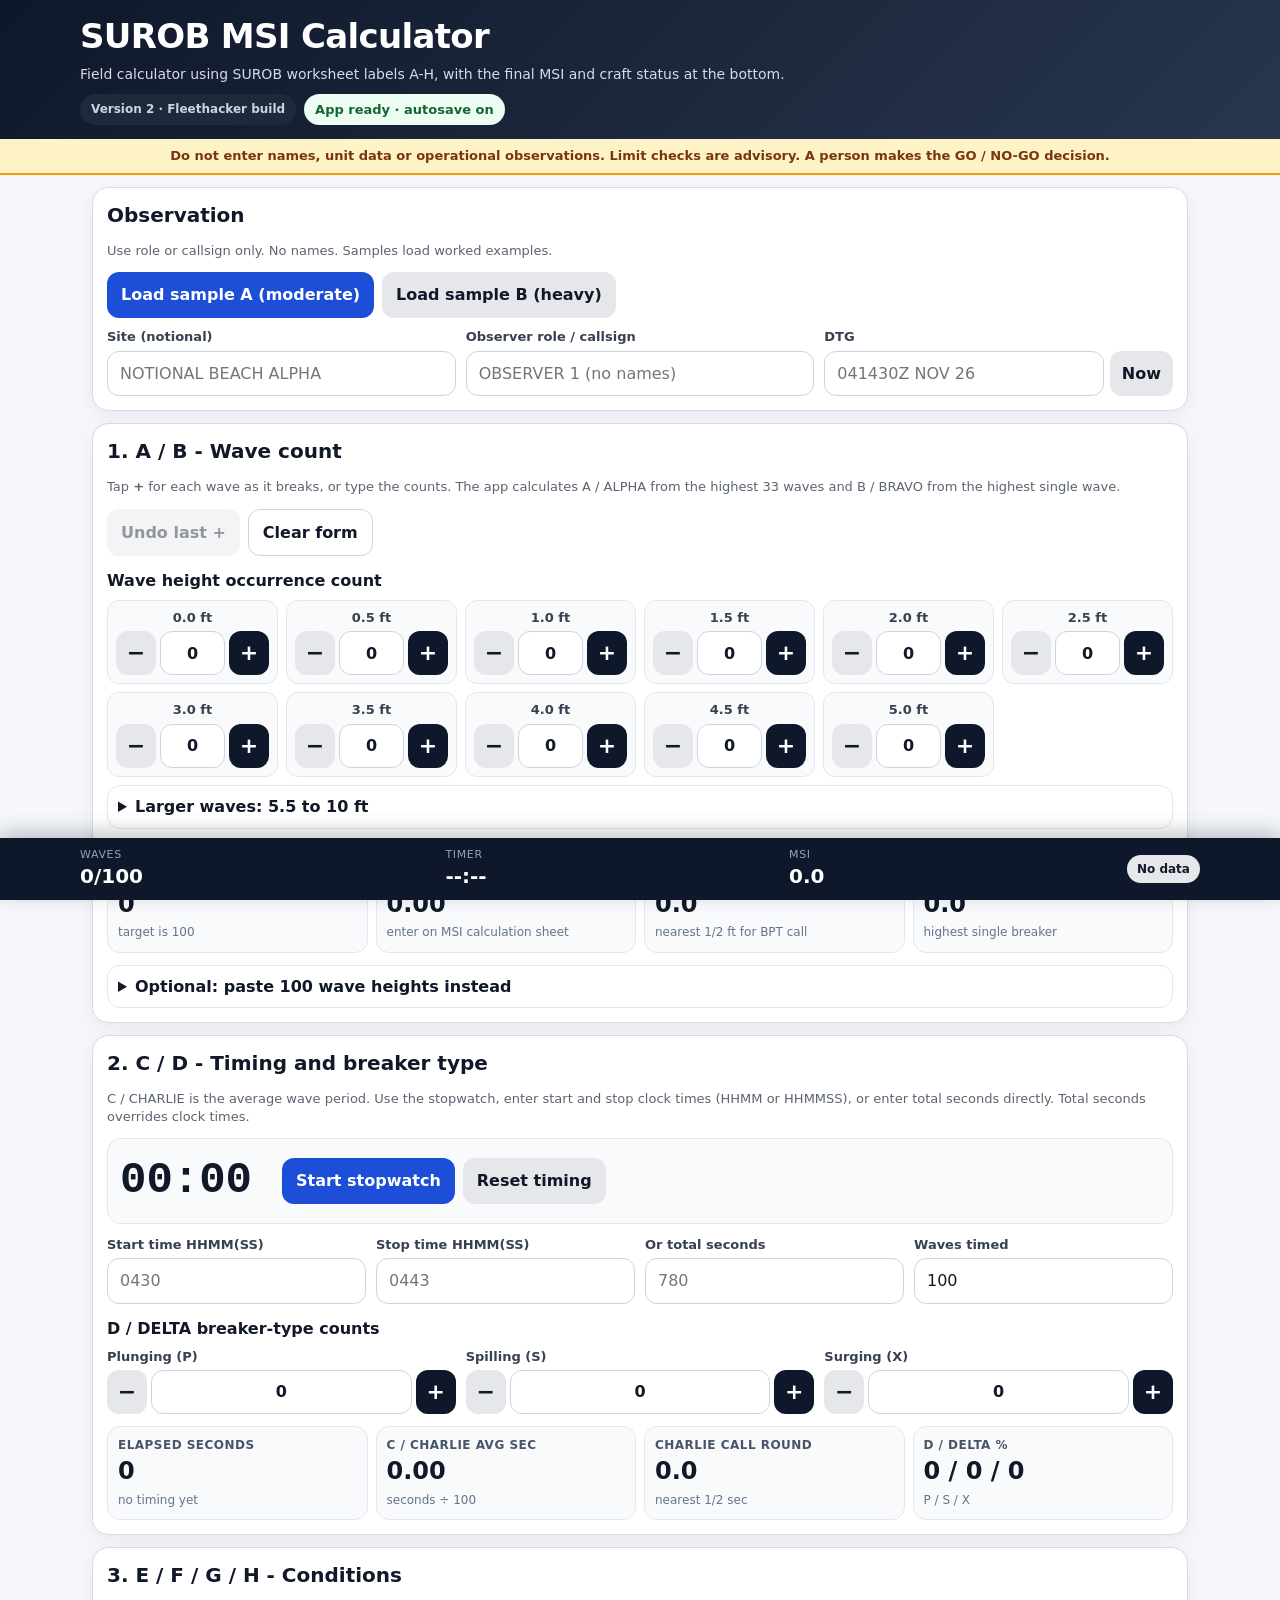
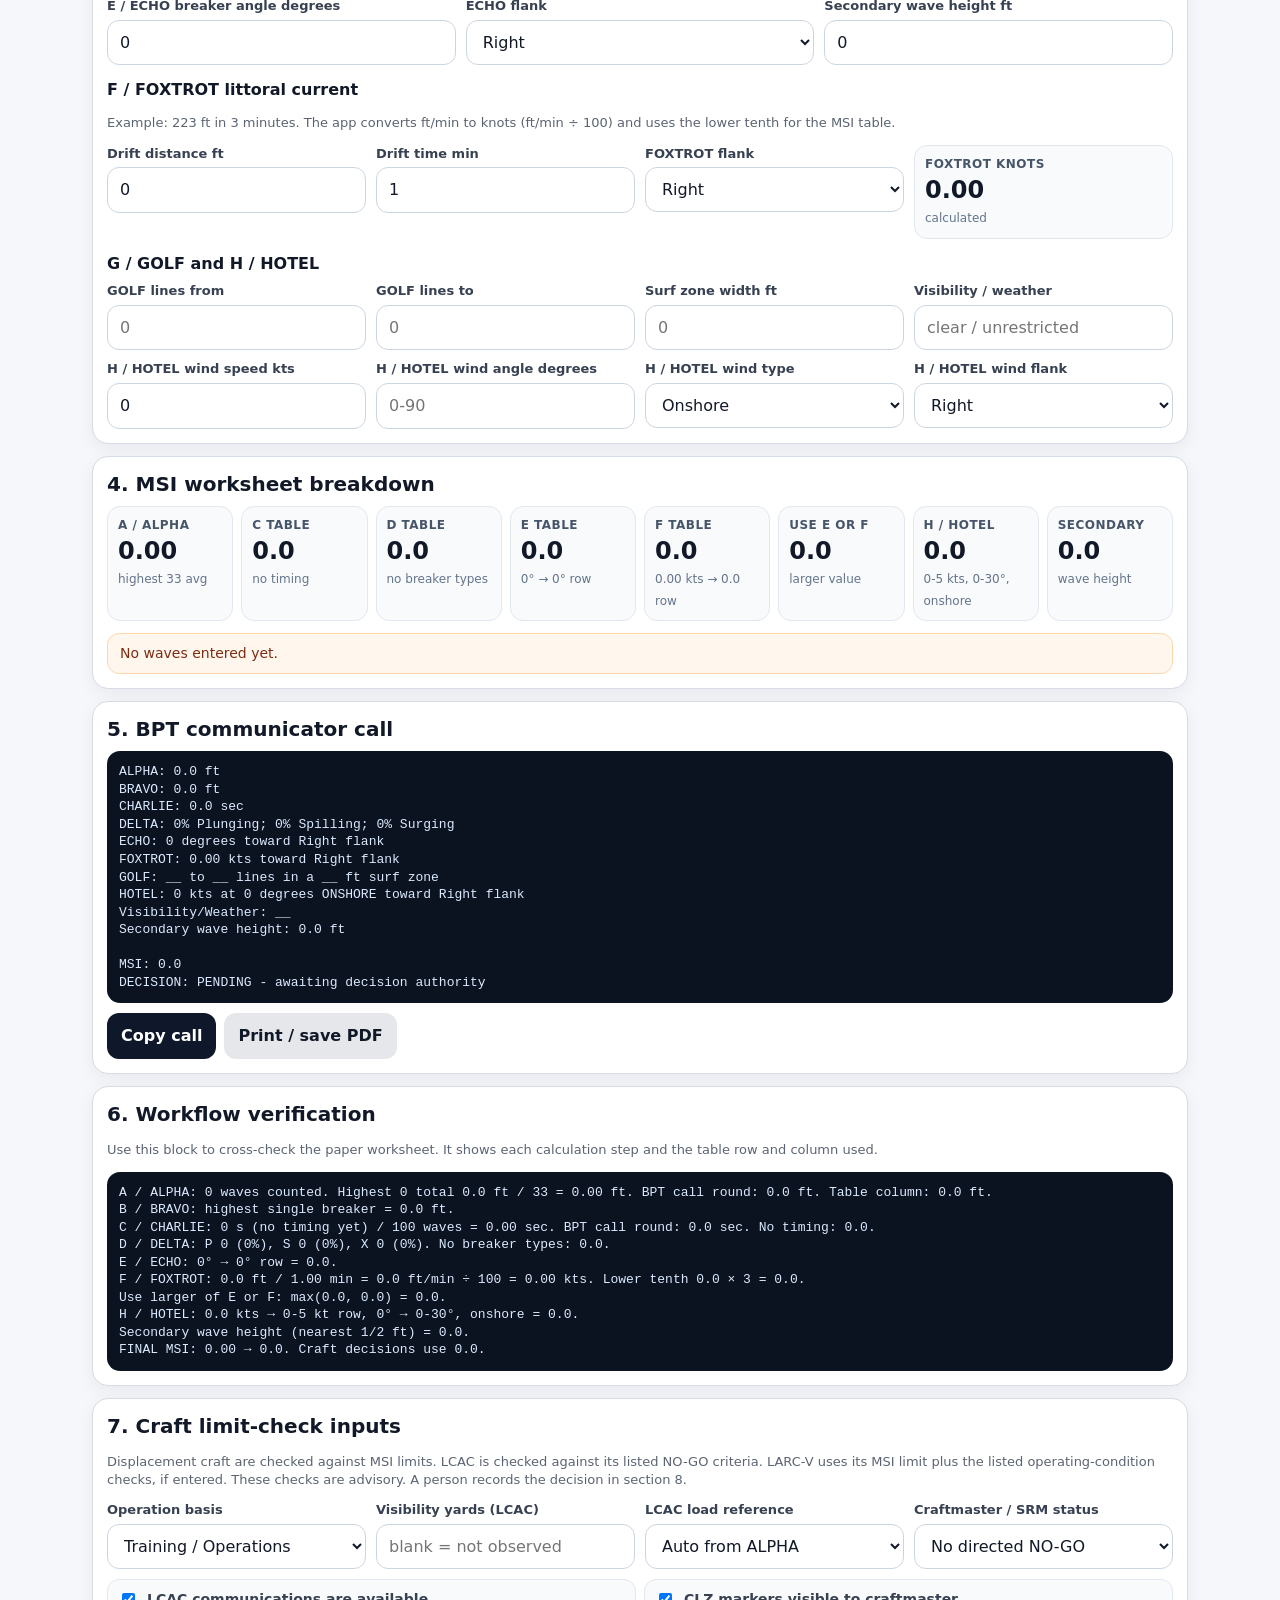
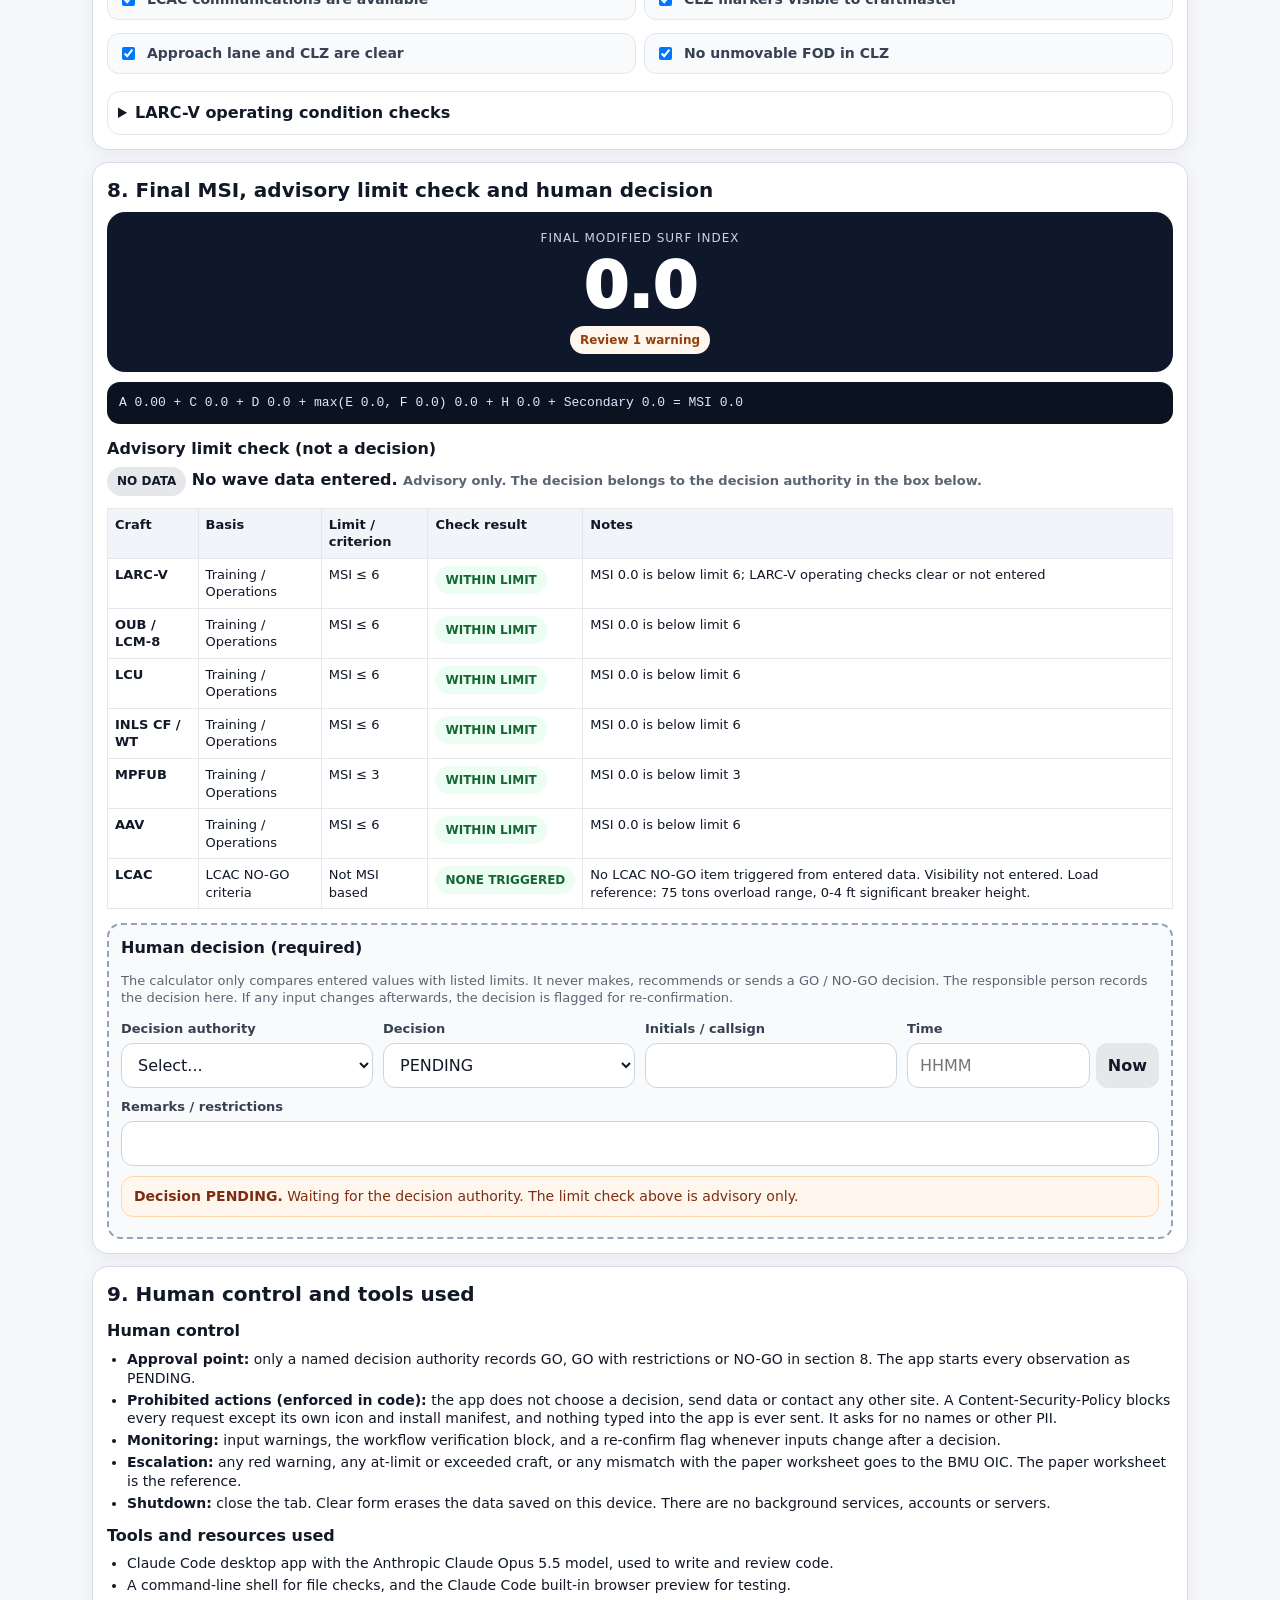
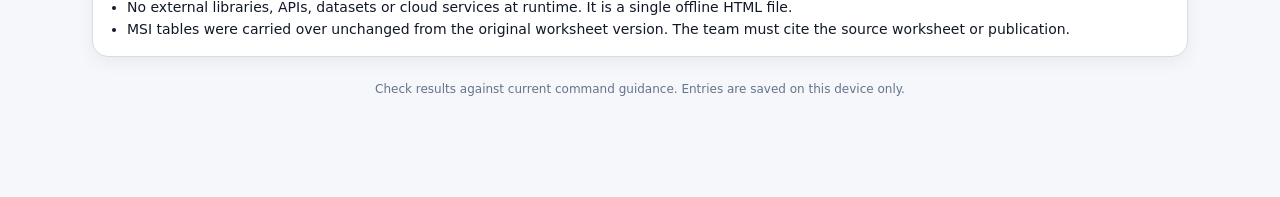
==== commit 570109c5: "Remove classification, exercise and synthetic labels from V2 Same cleanup as V3: banner keeps only t" ====
--- a/index.html
+++ b/index.html
@@ -101,16 +101,16 @@
     <div style="display:flex;gap:8px;flex-wrap:wrap;align-items:center"><span class="ver">Version 2 · Fleethacker build</span><div id="jsStatus" class="status bad">App logic not ready</div></div>
   </div>
 </header>
-<div class="banner">UNCLASSIFIED · TRAINING AID · SYNTHETIC DATA ONLY. Do not enter real names, locations, unit data or real observations. The calculator gives advisory limit checks only. A person makes the GO / NO-GO decision.</div>
+<div class="banner">Do not enter names, unit data or operational observations. Limit checks are advisory. A person makes the GO / NO-GO decision.</div>
 <main>
   <noscript><div class="note bad"><b>JavaScript is off.</b> The calculator cannot run until JavaScript is enabled or the file is opened in a browser that supports scripts.</div></noscript>
   <div id="blockedNotice" class="note warn"><b>Loading calculator.</b> If this message stays on screen, the phone preview is blocking the app logic. Open the file in Safari/Chrome or use the home-screen version.</div>
   <div id="restoreNotice" class="note" style="display:none"></div>
 
   <section class="card">
-    <h2>Observation (synthetic data only)</h2>
-    <p class="small">Load a synthetic scenario for demos. Use notional site names and role or callsign only. No real names, locations or observations.</p>
-    <div class="btnrow no-print" style="margin-bottom:10px"><button type="button" class="blue" data-scenario="A">Load synthetic scenario A (moderate)</button><button type="button" class="secondary" data-scenario="B">Load synthetic scenario B (heavy)</button></div>
+    <h2>Observation</h2>
+    <p class="small">Use role or callsign only. No names. Samples load worked examples.</p>
+    <div class="btnrow no-print" style="margin-bottom:10px"><button type="button" class="blue" data-scenario="A">Load sample A (moderate)</button><button type="button" class="secondary" data-scenario="B">Load sample B (heavy)</button></div>
     <input type="hidden" id="scenarioId">
     <div class="grid three">
       <div><label for="siteName">Site (notional)</label><input id="siteName" placeholder="NOTIONAL BEACH ALPHA" autocomplete="off"></div>
@@ -279,7 +279,7 @@
       <li>MSI tables were carried over unchanged from the original worksheet version. The team must cite the source worksheet or publication.</li>
     </ul>
   </section>
-  <div class="footer">Unclassified training aid using synthetic data. Validate against current command guidance before any operational use. Entries autosave on this device only.</div>
+  <div class="footer">Check results against current command guidance. Entries are saved on this device only.</div>
 </main>
 
 <div class="livebar no-print"><div class="lbinner">
@@ -304,8 +304,8 @@
 const craftLimits=[{name:'LARC-V',training:6,wartime:9},{name:'OUB / LCM-8',training:6,wartime:9},{name:'LCU',training:6,wartime:12},{name:'INLS CF / WT',training:6,wartime:8},{name:'MPFUB',training:3,wartime:3},{name:'AAV',training:6,wartime:6}];
 const STORE_KEY='surob-msi-v10';
 const SCENARIOS={
-  A:{label:'A - moderate surf (synthetic)',f:{siteName:'NOTIONAL BEACH ALPHA',observer:'OBSERVER 1',h10:15,h15:25,h20:30,h25:20,h30:10,totalSeconds:1100,pCount:20,sCount:70,xCount:10,echoAngle:10,echoFlank:'Right',driftFeet:150,driftMinutes:3,foxtrotFlank:'Left',golfFrom:2,golfTo:4,golfWidth:150,visibility:'Clear / unrestricted',windSpeed:12,windAngle:40,windType:'onshore',windFlank:'Right',visibilityYards:5000}},
-  B:{label:'B - heavy surf (synthetic)',f:{siteName:'NOTIONAL BEACH BRAVO',observer:'OBSERVER 2',h30:10,h35:20,h40:30,h45:25,h50:10,h60:5,totalSeconds:900,pCount:50,sCount:20,xCount:30,echoAngle:20,echoFlank:'Left',driftFeet:300,driftMinutes:2,foxtrotFlank:'Left',golfFrom:4,golfTo:6,golfWidth:300,visibility:'Haze',windSpeed:28,windAngle:70,windType:'onshore',windFlank:'Left',visibilityYards:1500,secondaryHeight:1}}
+  A:{label:'A - moderate surf',f:{siteName:'NOTIONAL BEACH ALPHA',observer:'OBSERVER 1',h10:15,h15:25,h20:30,h25:20,h30:10,totalSeconds:1100,pCount:20,sCount:70,xCount:10,echoAngle:10,echoFlank:'Right',driftFeet:150,driftMinutes:3,foxtrotFlank:'Left',golfFrom:2,golfTo:4,golfWidth:150,visibility:'Clear / unrestricted',windSpeed:12,windAngle:40,windType:'onshore',windFlank:'Right',visibilityYards:5000}},
+  B:{label:'B - heavy surf',f:{siteName:'NOTIONAL BEACH BRAVO',observer:'OBSERVER 2',h30:10,h35:20,h40:30,h45:25,h50:10,h60:5,totalSeconds:900,pCount:50,sCount:20,xCount:30,echoAngle:20,echoFlank:'Left',driftFeet:300,driftMinutes:2,foxtrotFlank:'Left',golfFrom:4,golfTo:6,golfWidth:300,visibility:'Haze',windSpeed:28,windAngle:70,windType:'onshore',windFlank:'Left',visibilityYards:1500,secondaryHeight:1}}
 };
 const esc=s=>String(s).replace(/[&<>"]/g,c=>({'&':'&amp;','<':'&lt;','>':'&gt;','"':'&quot;'}[c]));
 
@@ -548,8 +548,8 @@
 
   const overall=renderCraft(msi,alphaRaw,bravo,total>0);
   const decisionLine=renderDecision(msi,overall);
-  const head=['EXERCISE - SYNTHETIC DATA - TRAINING AID'];
-  if(!isBlank($('scenarioId').value))head.push(`SCENARIO: ${$('scenarioId').value}`);
+  // The call is what goes over the net: site, time, observer and A-H.
+  const head=[];
   if(!isBlank($('siteName').value))head.push(`SITE: ${$('siteName').value.trim()}`);
   if(!isBlank($('dtg').value))head.push(`DTG: ${$('dtg').value.trim()}`);
   if(!isBlank($('observer').value))head.push(`OBSERVER: ${$('observer').value.trim()}`);
@@ -567,8 +567,6 @@
     `Secondary wave height: ${fmt(sec,1)} ft`,
     ``,
     `MSI: ${fmt(msi,1)}`,
-    `MSI math: ${formula}`,
-    `ADVISORY LIMIT CHECK (not a decision): ${overall.summary}`,
     `DECISION: ${decisionLine}`
   ].join('\n'));
 
@@ -640,7 +638,7 @@
 }
 function loadScenario(k){
   const sc=SCENARIOS[k];if(!sc)return;
-  if((getHeightList().length||num($('totalSeconds').value)>0)&&!confirm(`Replace current entries with synthetic scenario ${sc.label}?`))return;
+  if((getHeightList().length||num($('totalSeconds').value)>0)&&!confirm(`Replace current entries with sample ${sc.label}?`))return;
   resetFields();
   Object.entries(sc.f).forEach(([id,v])=>{const el=$(id);if(el)el.value=v});
   $('scenarioId').value=sc.label;$('dtg').value=nowDTG();
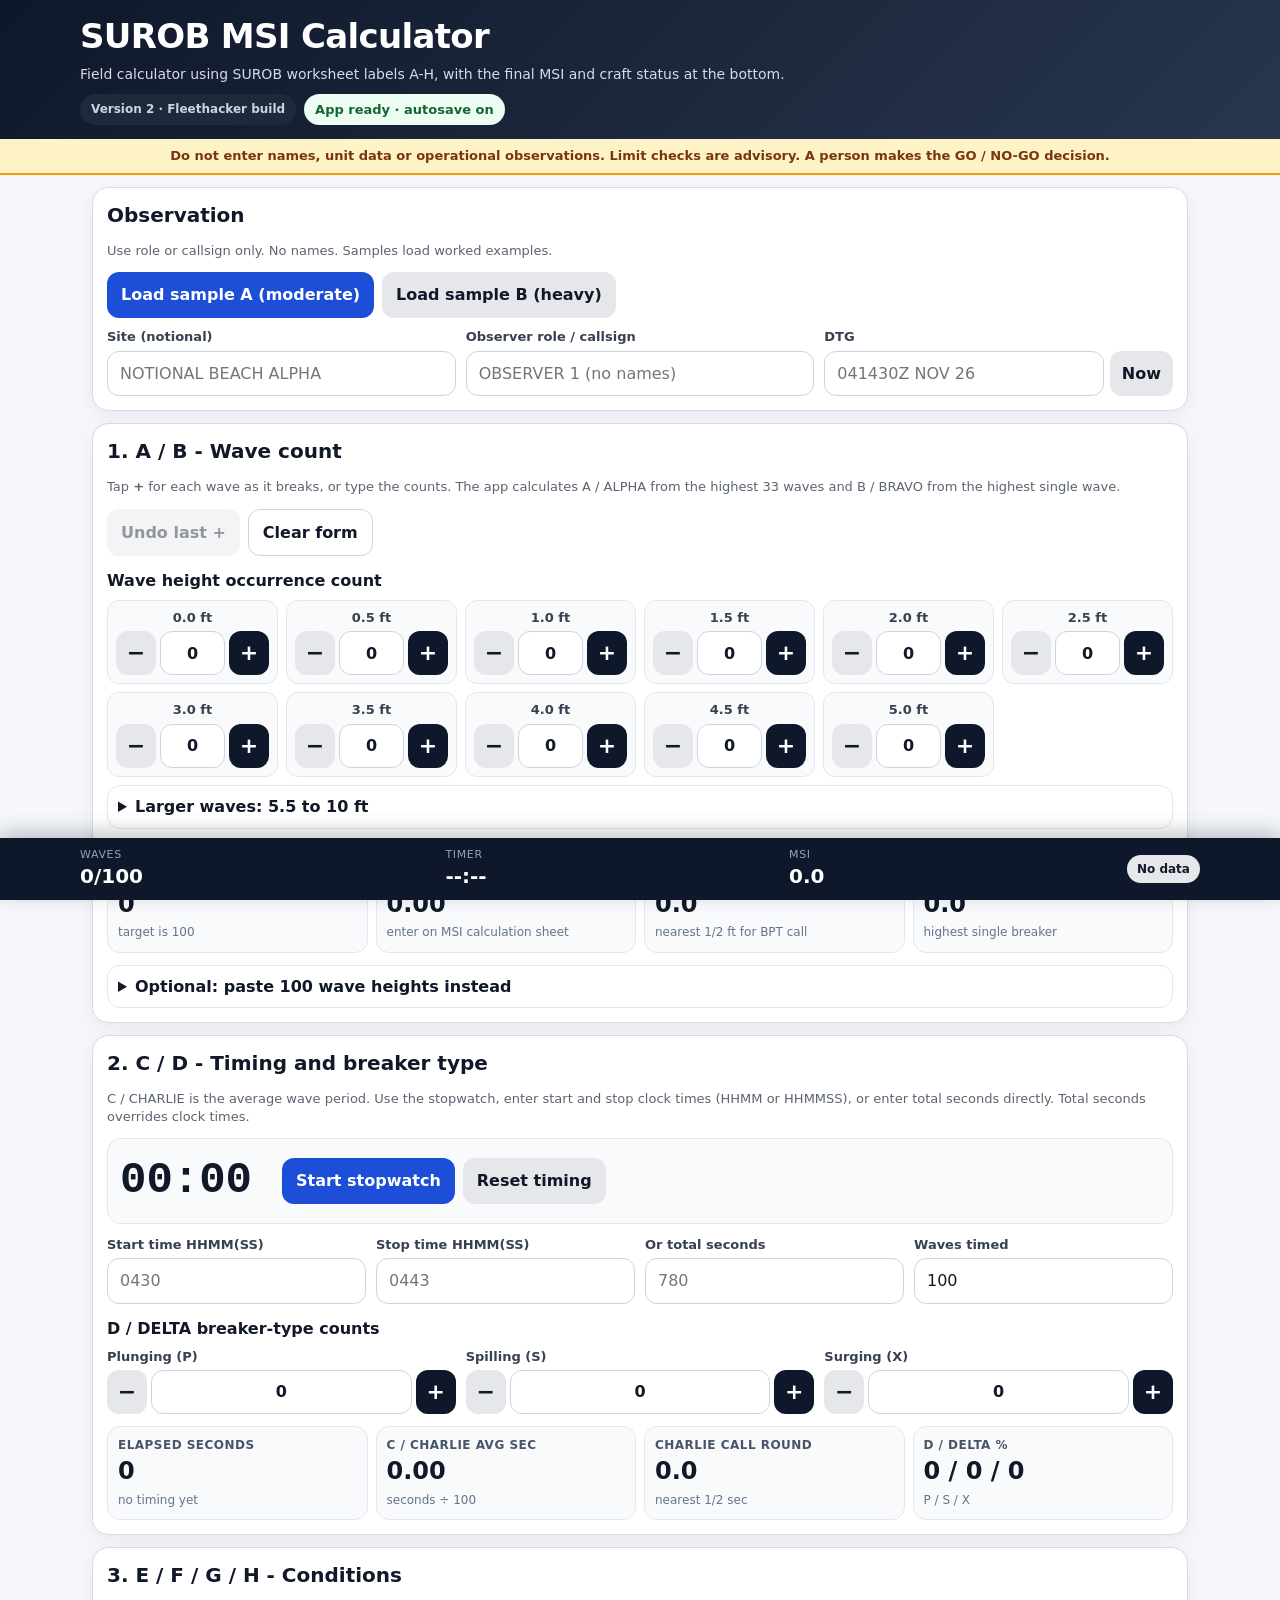
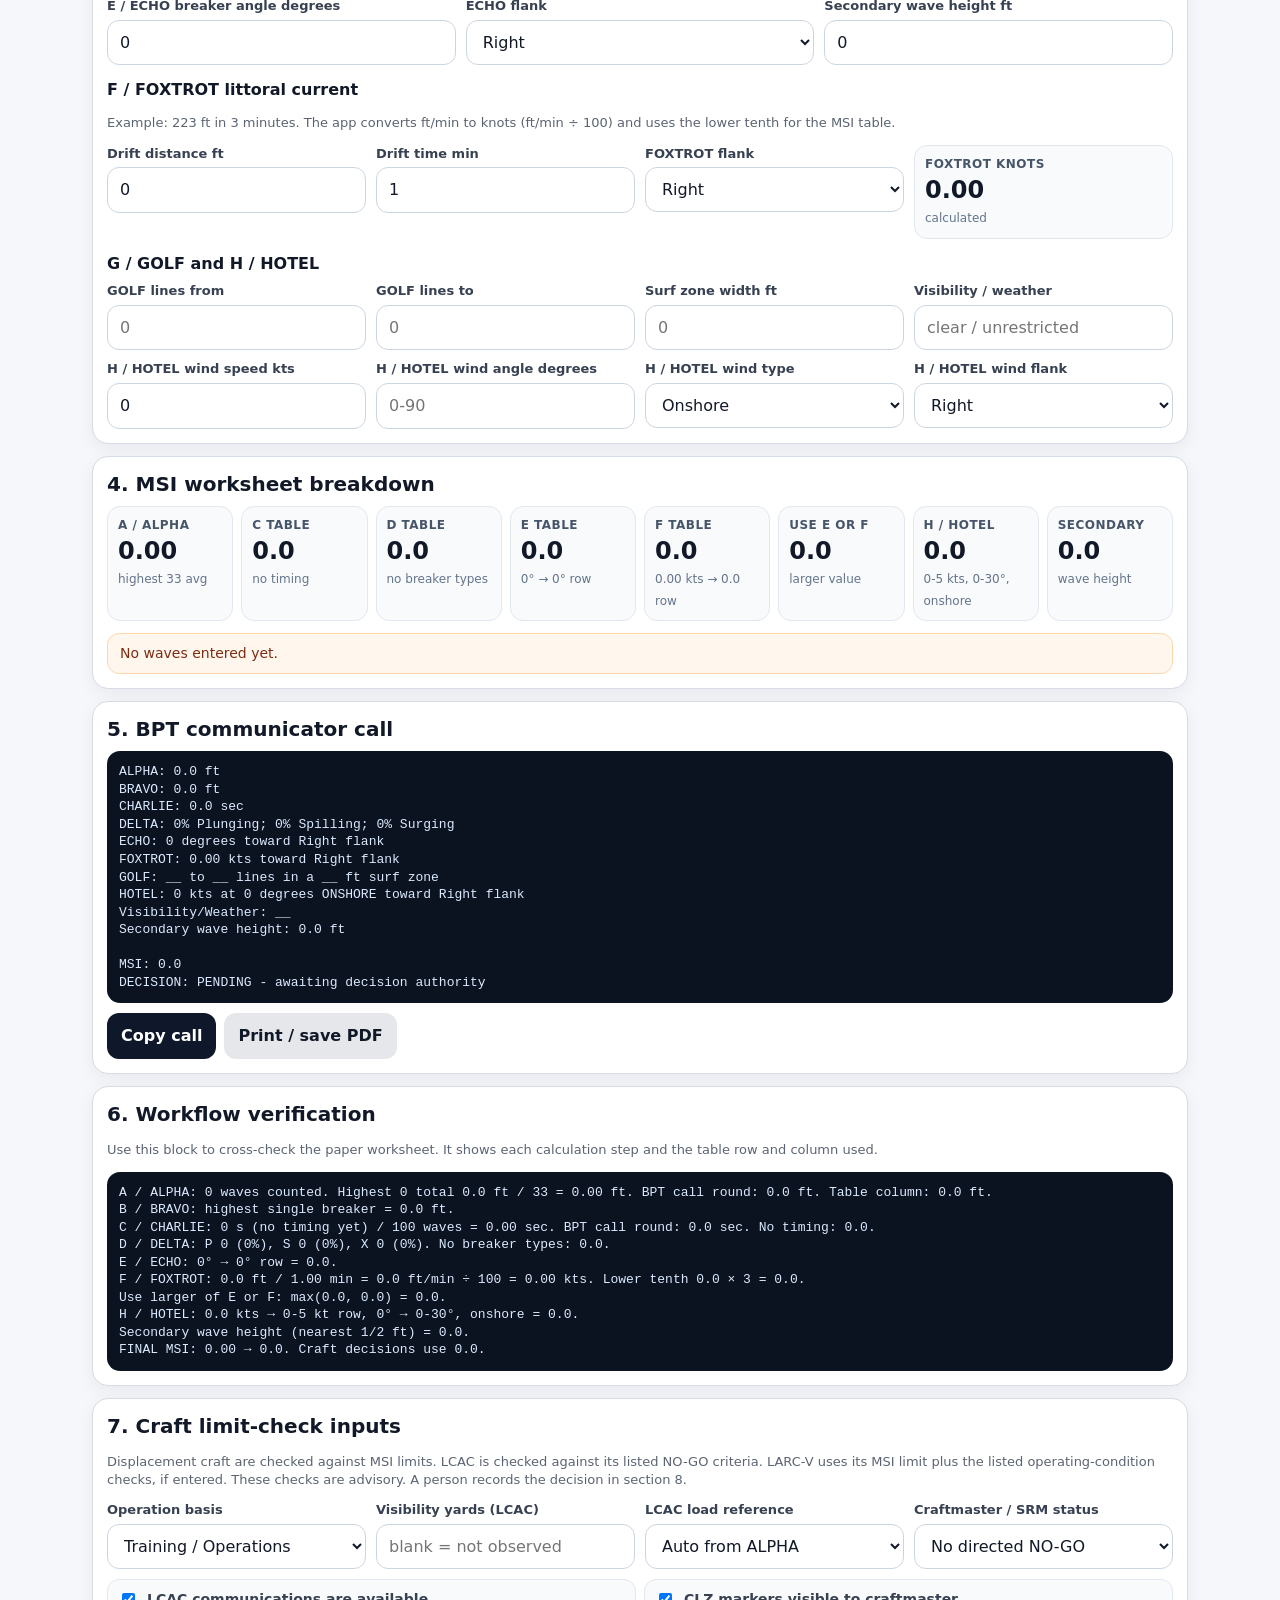
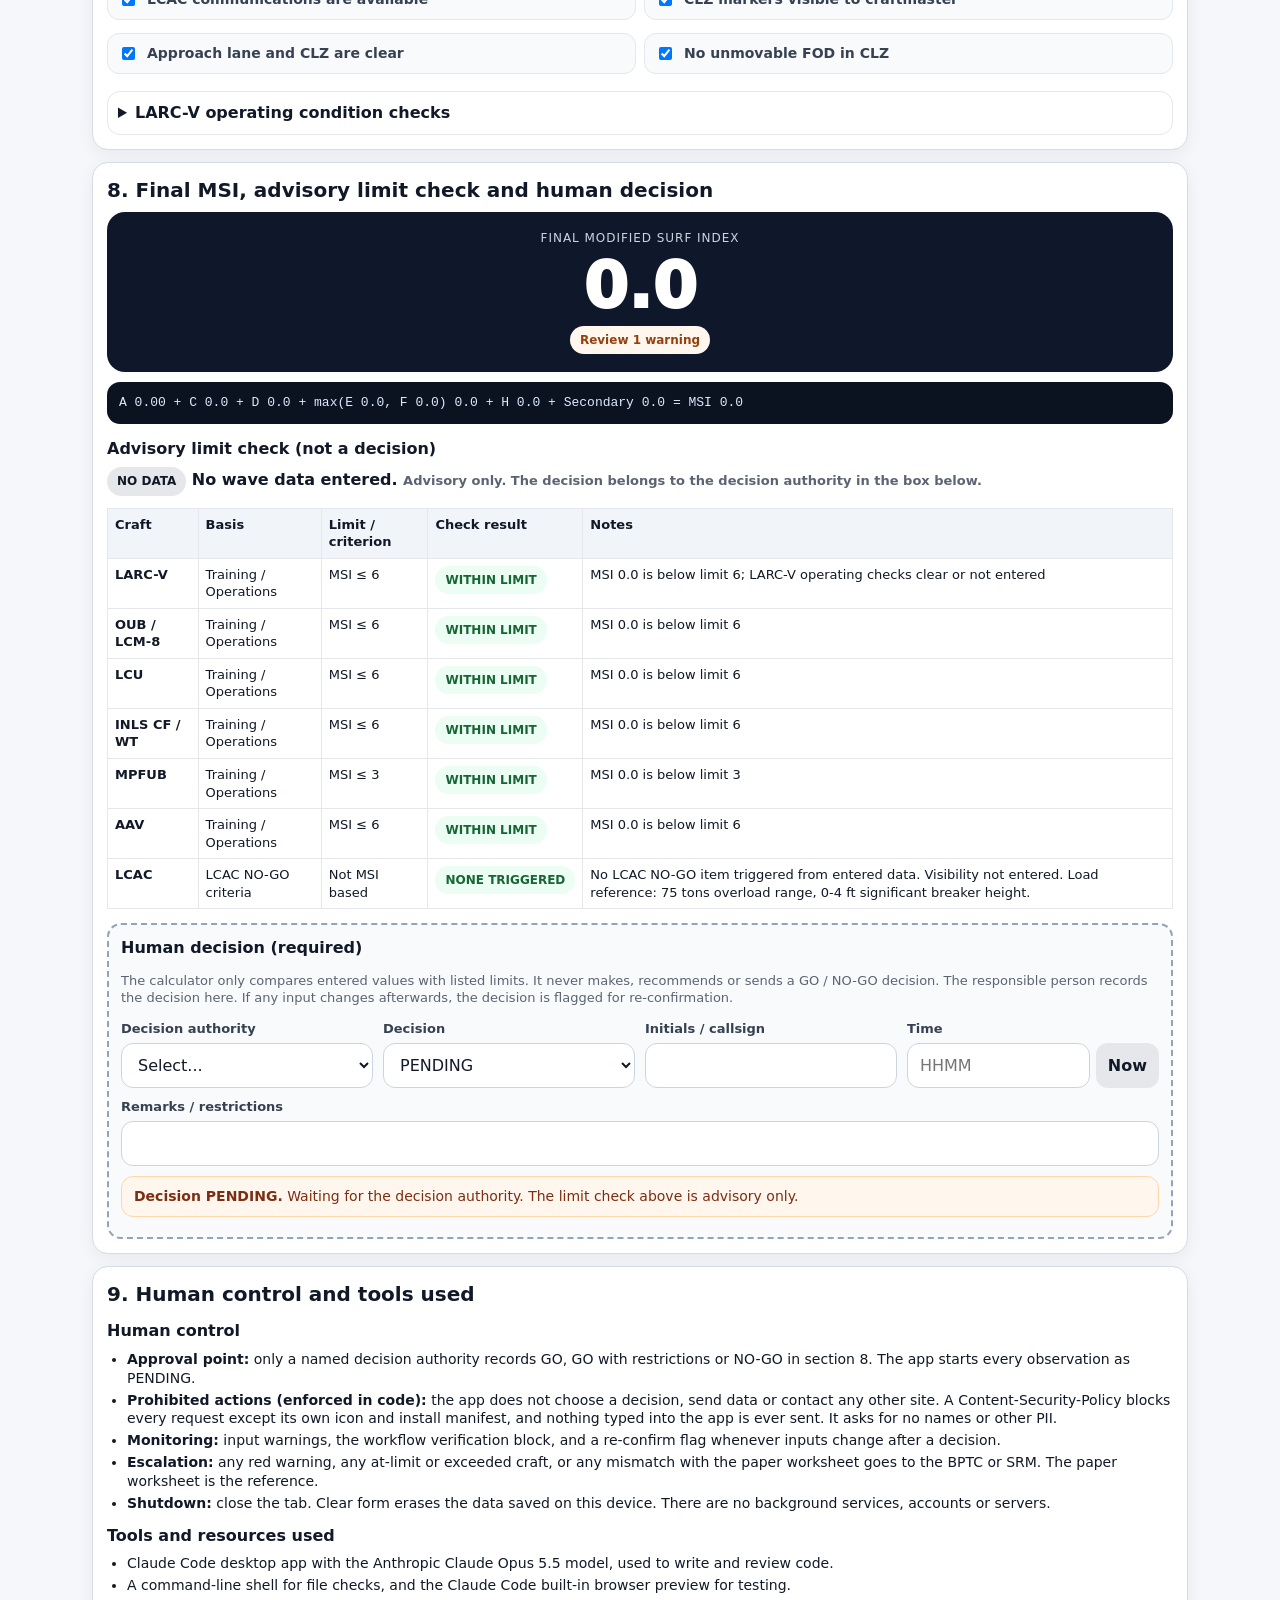
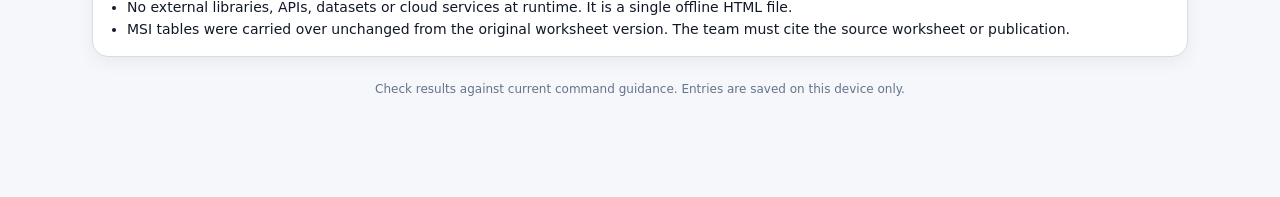
==== commit 643d98dd: "Decision authority BPTC / SRM; map styles; alligator marker - Decision authority (V2 and V3) is the " ====
--- a/index.html
+++ b/index.html
@@ -249,7 +249,7 @@
       <h3 style="margin-top:0">Human decision (required)</h3>
       <p class="small">The calculator only compares entered values with listed limits. It never makes, recommends or sends a GO / NO-GO decision. The responsible person records the decision here. If any input changes afterwards, the decision is flagged for re-confirmation.</p>
       <div class="grid four">
-        <div><label for="decRole">Decision authority</label><select id="decRole"><option value="">Select...</option><option>Craftmaster</option><option>Surf zone / SRM</option><option>BMU OIC</option><option>Other designated authority</option></select></div>
+        <div><label for="decRole">Decision authority</label><select id="decRole"><option value="">Select...</option><option value="BPTC">BPTC (Beach Party Team Commander)</option><option value="SRM">SRM (Senior Ramp Marshal)</option></select></div>
         <div><label for="decValue">Decision</label><select id="decValue"><option value="">PENDING</option><option>GO</option><option>GO with restrictions</option><option>NO-GO</option></select></div>
         <div><label for="decInitials">Initials / callsign</label><input id="decInitials" maxlength="10" autocomplete="off"></div>
         <div><label for="decTime">Time</label><div class="inline"><input id="decTime" inputmode="numeric" autocomplete="off" placeholder="HHMM"><button type="button" class="secondary" id="decNow">Now</button></div></div>
@@ -268,7 +268,7 @@
       <li><b>Approval point:</b> only a named decision authority records GO, GO with restrictions or NO-GO in section 8. The app starts every observation as PENDING.</li>
       <li><b>Prohibited actions (enforced in code):</b> the app does not choose a decision, send data or contact any other site. A Content-Security-Policy blocks every request except its own icon and install manifest, and nothing typed into the app is ever sent. It asks for no names or other PII.</li>
       <li><b>Monitoring:</b> input warnings, the workflow verification block, and a re-confirm flag whenever inputs change after a decision.</li>
-      <li><b>Escalation:</b> any red warning, any at-limit or exceeded craft, or any mismatch with the paper worksheet goes to the BMU OIC. The paper worksheet is the reference.</li>
+      <li><b>Escalation:</b> any red warning, any at-limit or exceeded craft, or any mismatch with the paper worksheet goes to the BPTC or SRM. The paper worksheet is the reference.</li>
       <li><b>Shutdown:</b> close the tab. Clear form erases the data saved on this device. There are no background services, accounts or servers.</li>
     </ul>
     <h3>Tools and resources used</h3>
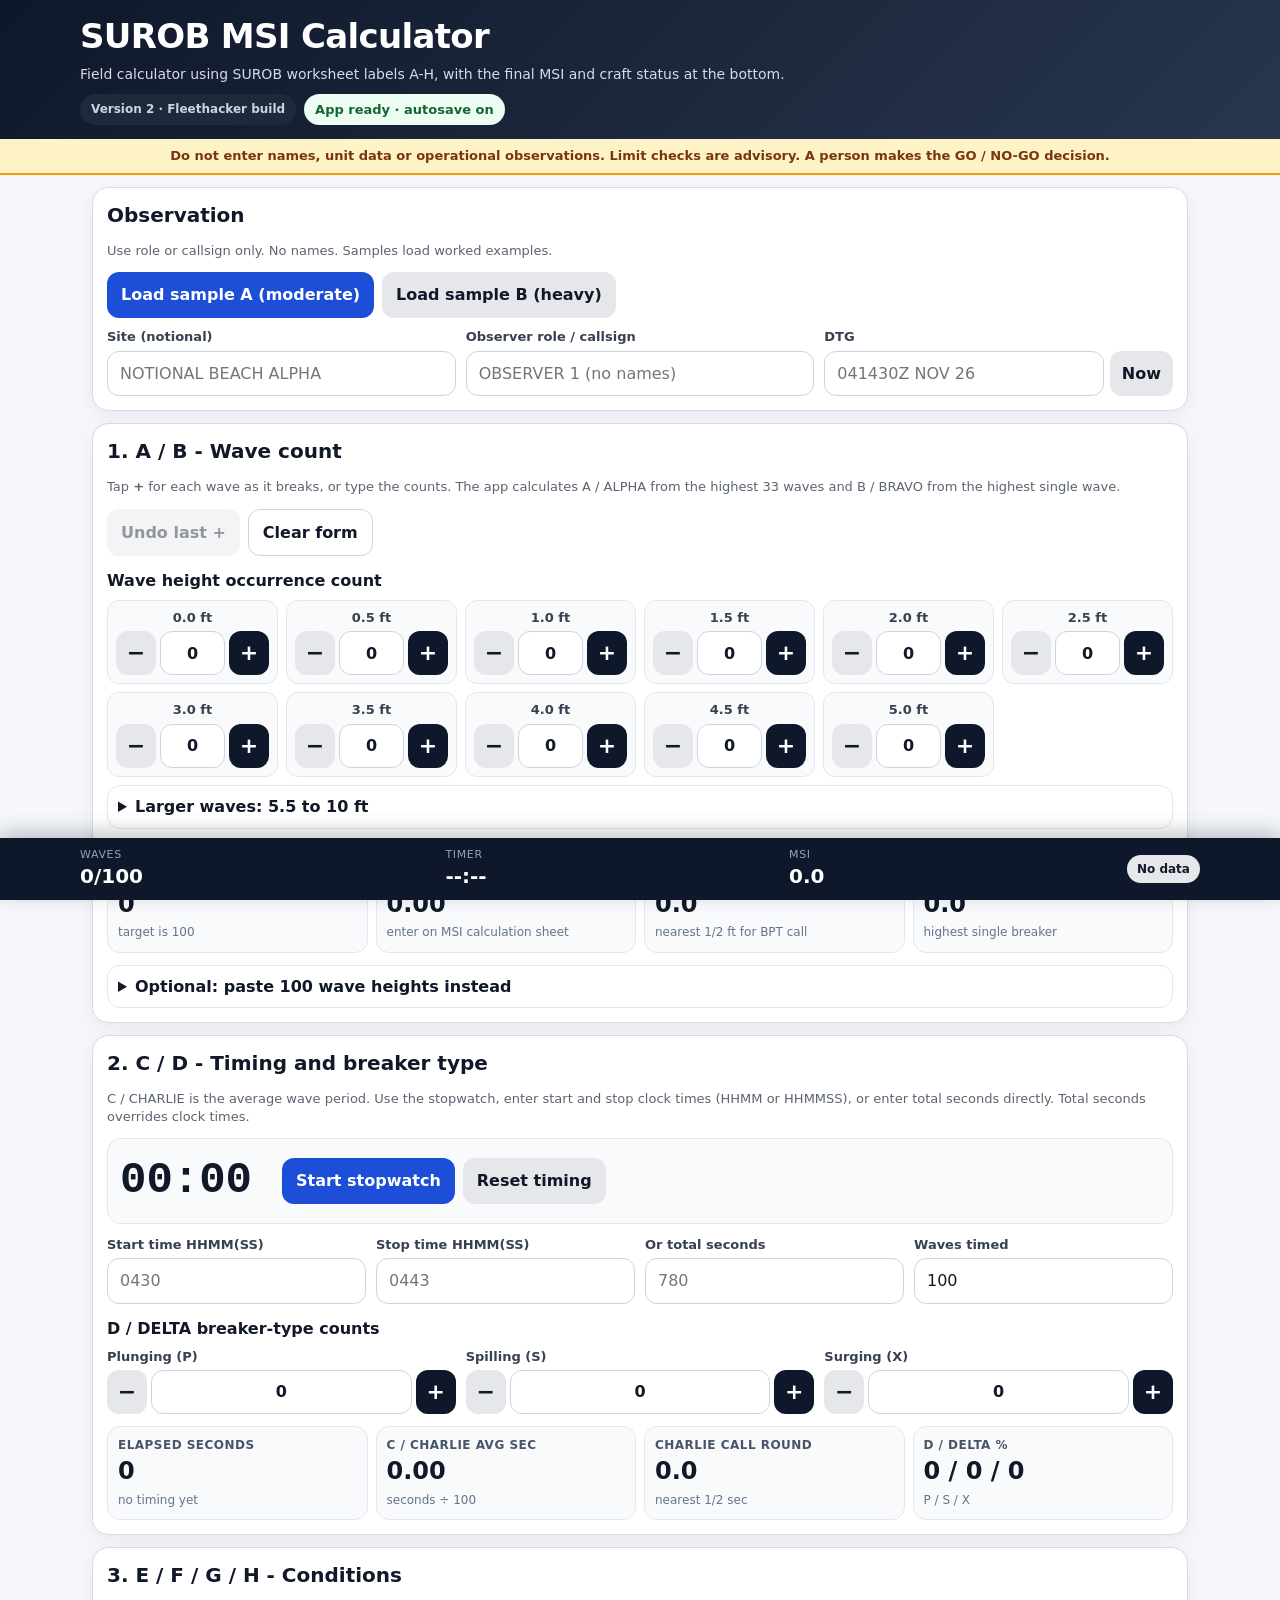
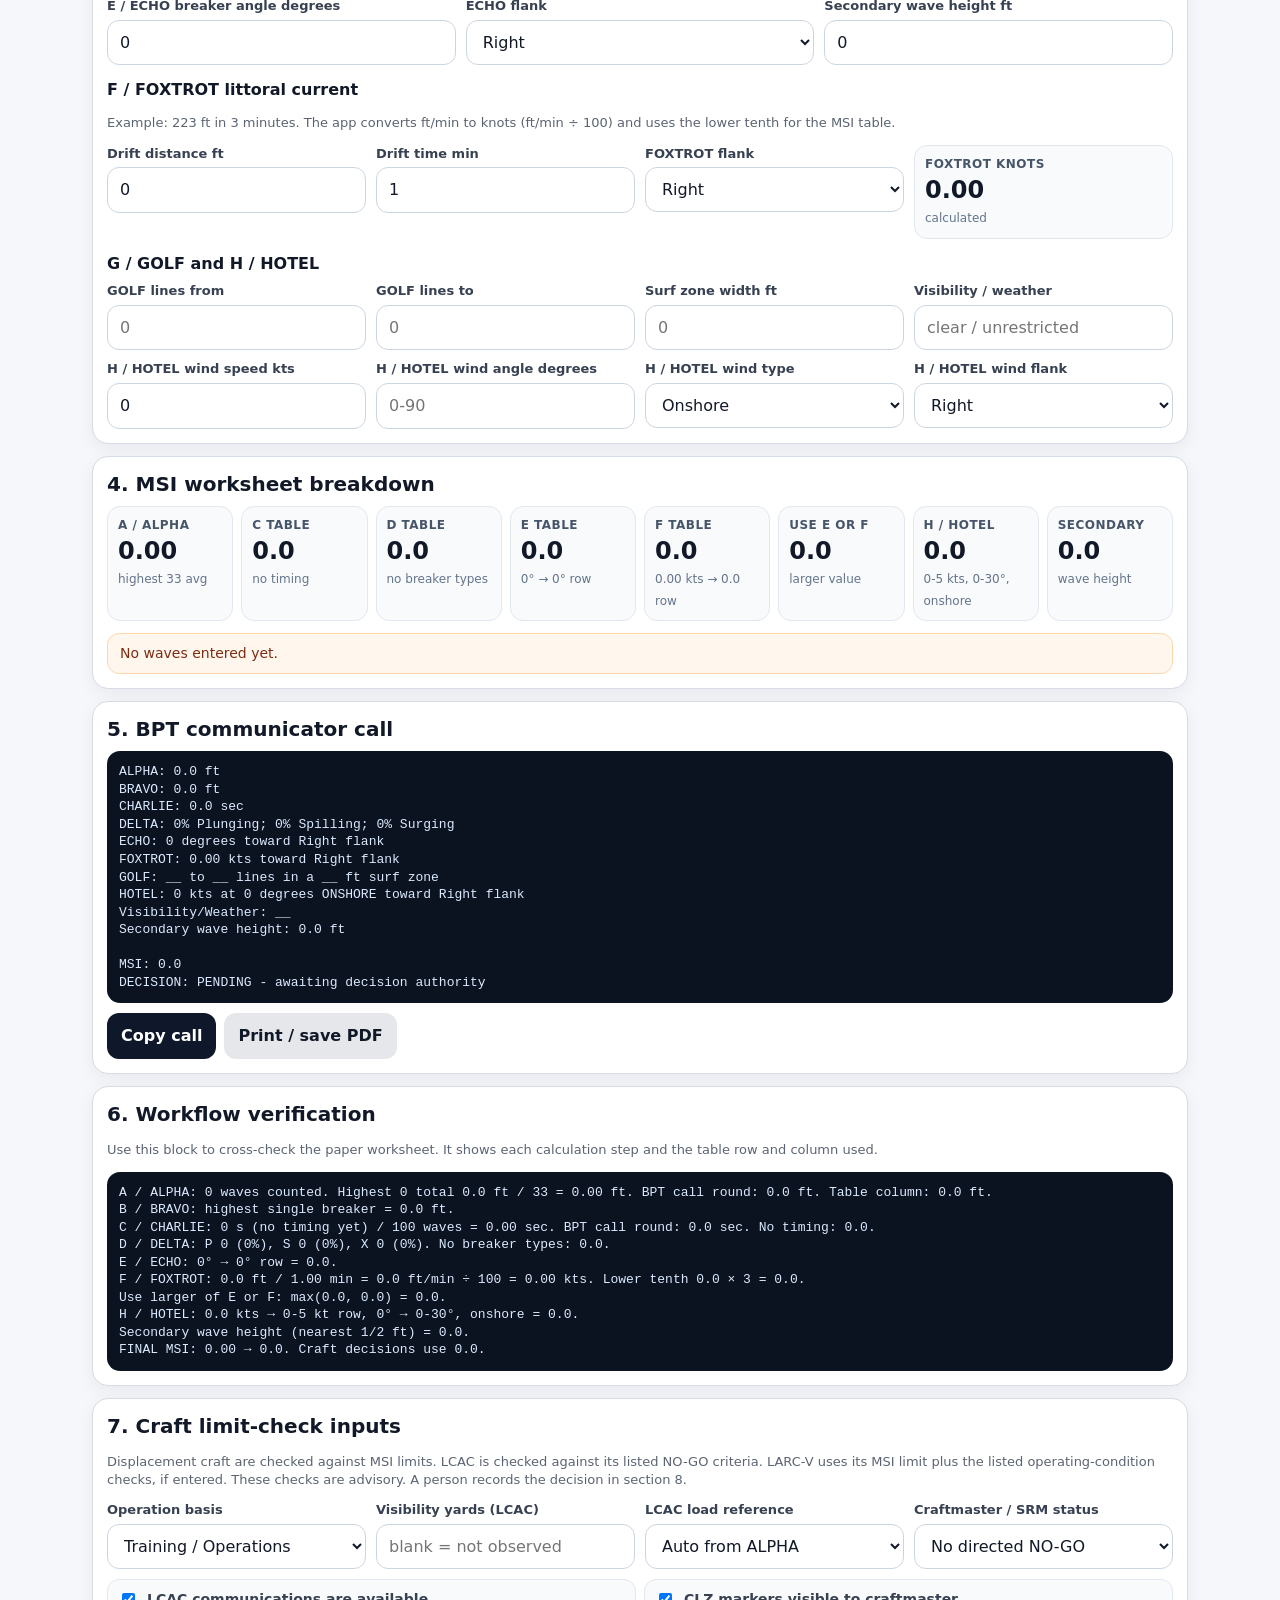
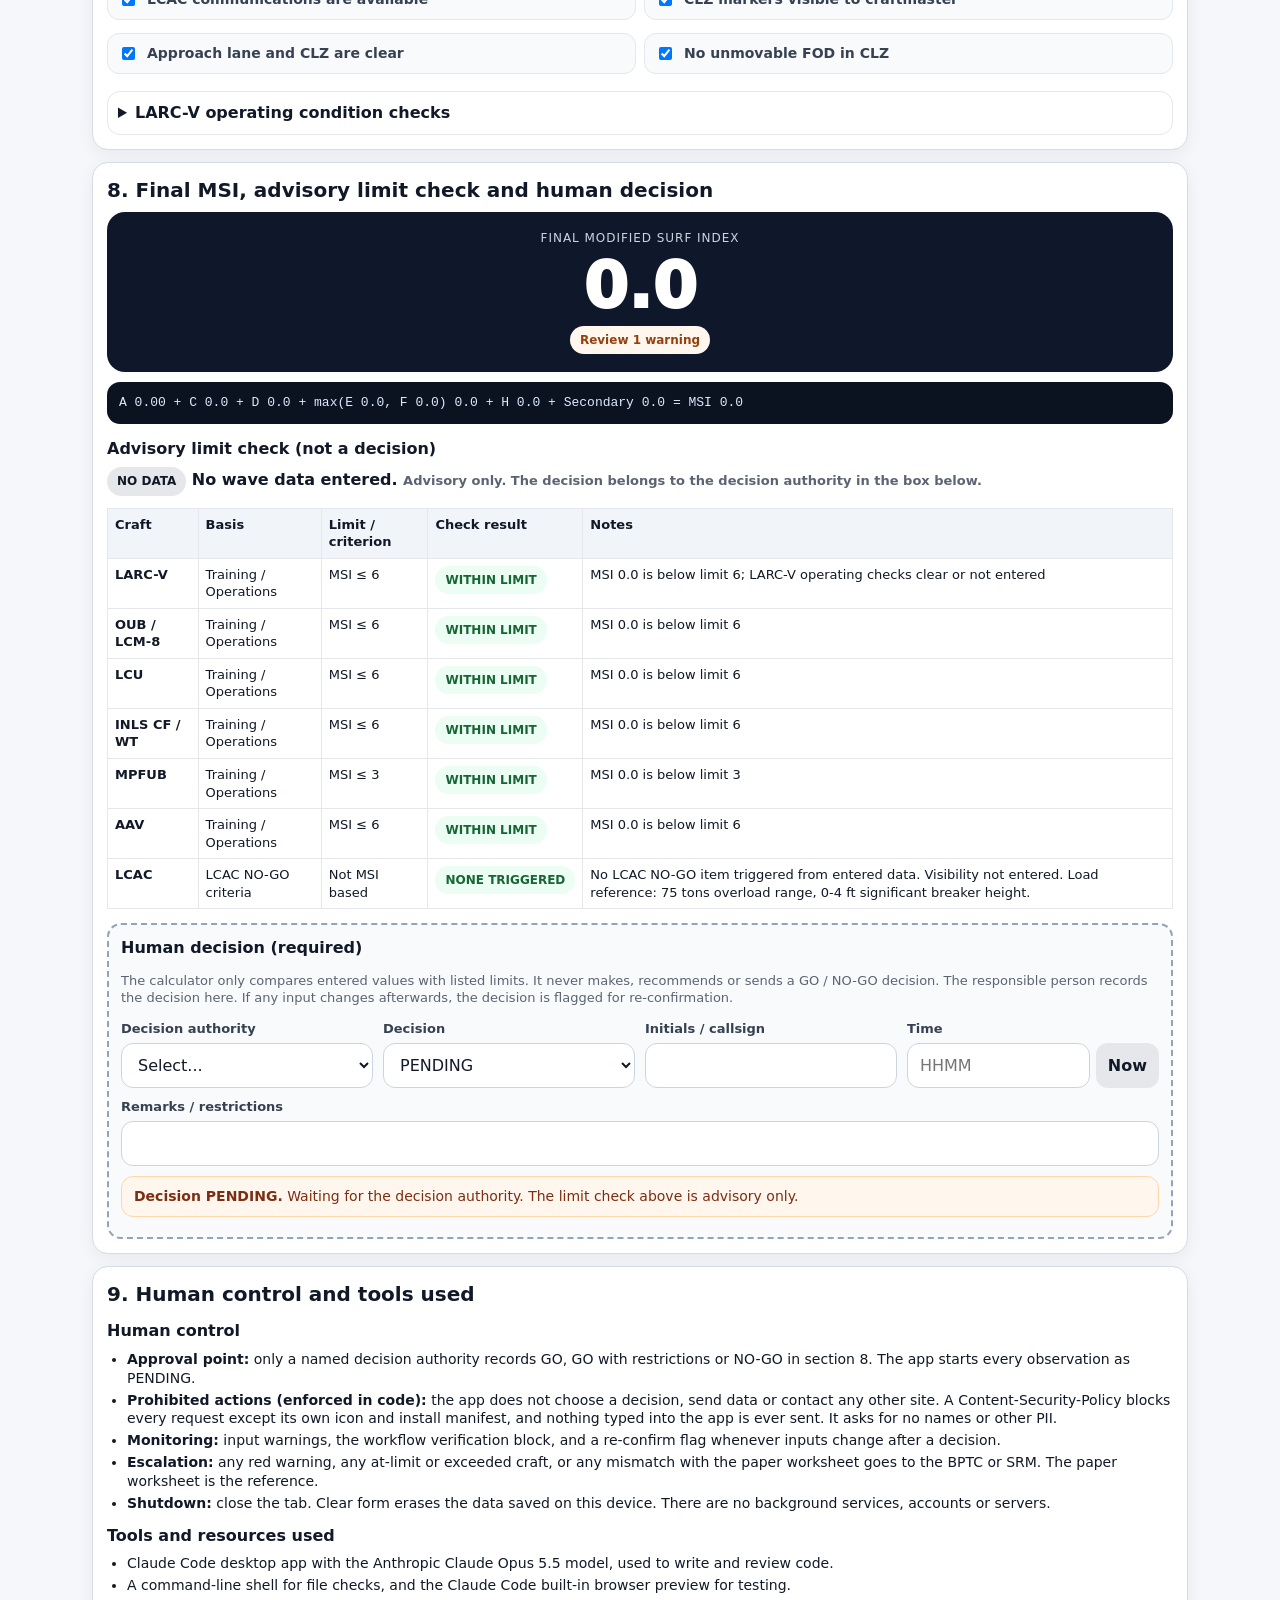
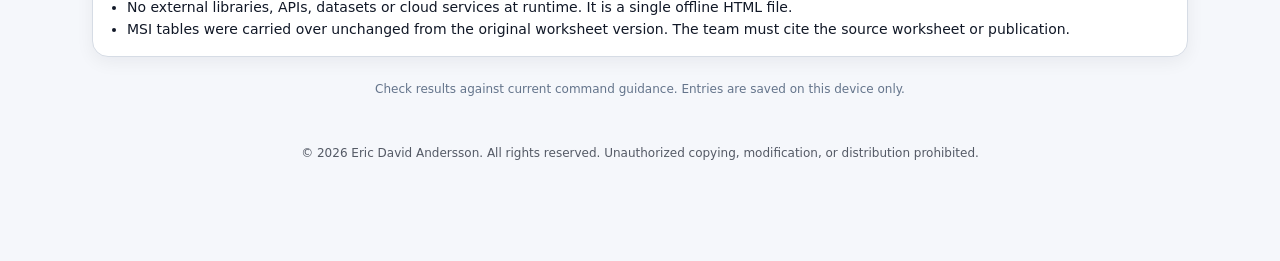
==== commit 9d7a6821: "Add all-rights-reserved LICENSE and copyright footer Co-Authored-By: Claude Opus 5.5 <noreply@anthro" ====
--- a/index.html
+++ b/index.html
@@ -711,5 +711,8 @@
 }
 if(document.readyState==='loading')document.addEventListener('DOMContentLoaded',init);else init();
 </script>
+<footer style="text-align:center;font-size:12px;opacity:.7;margin:24px 0;">
+  © 2026 Eric David Andersson. All rights reserved. Unauthorized copying, modification, or distribution prohibited.
+</footer>
 </body>
 </html>
